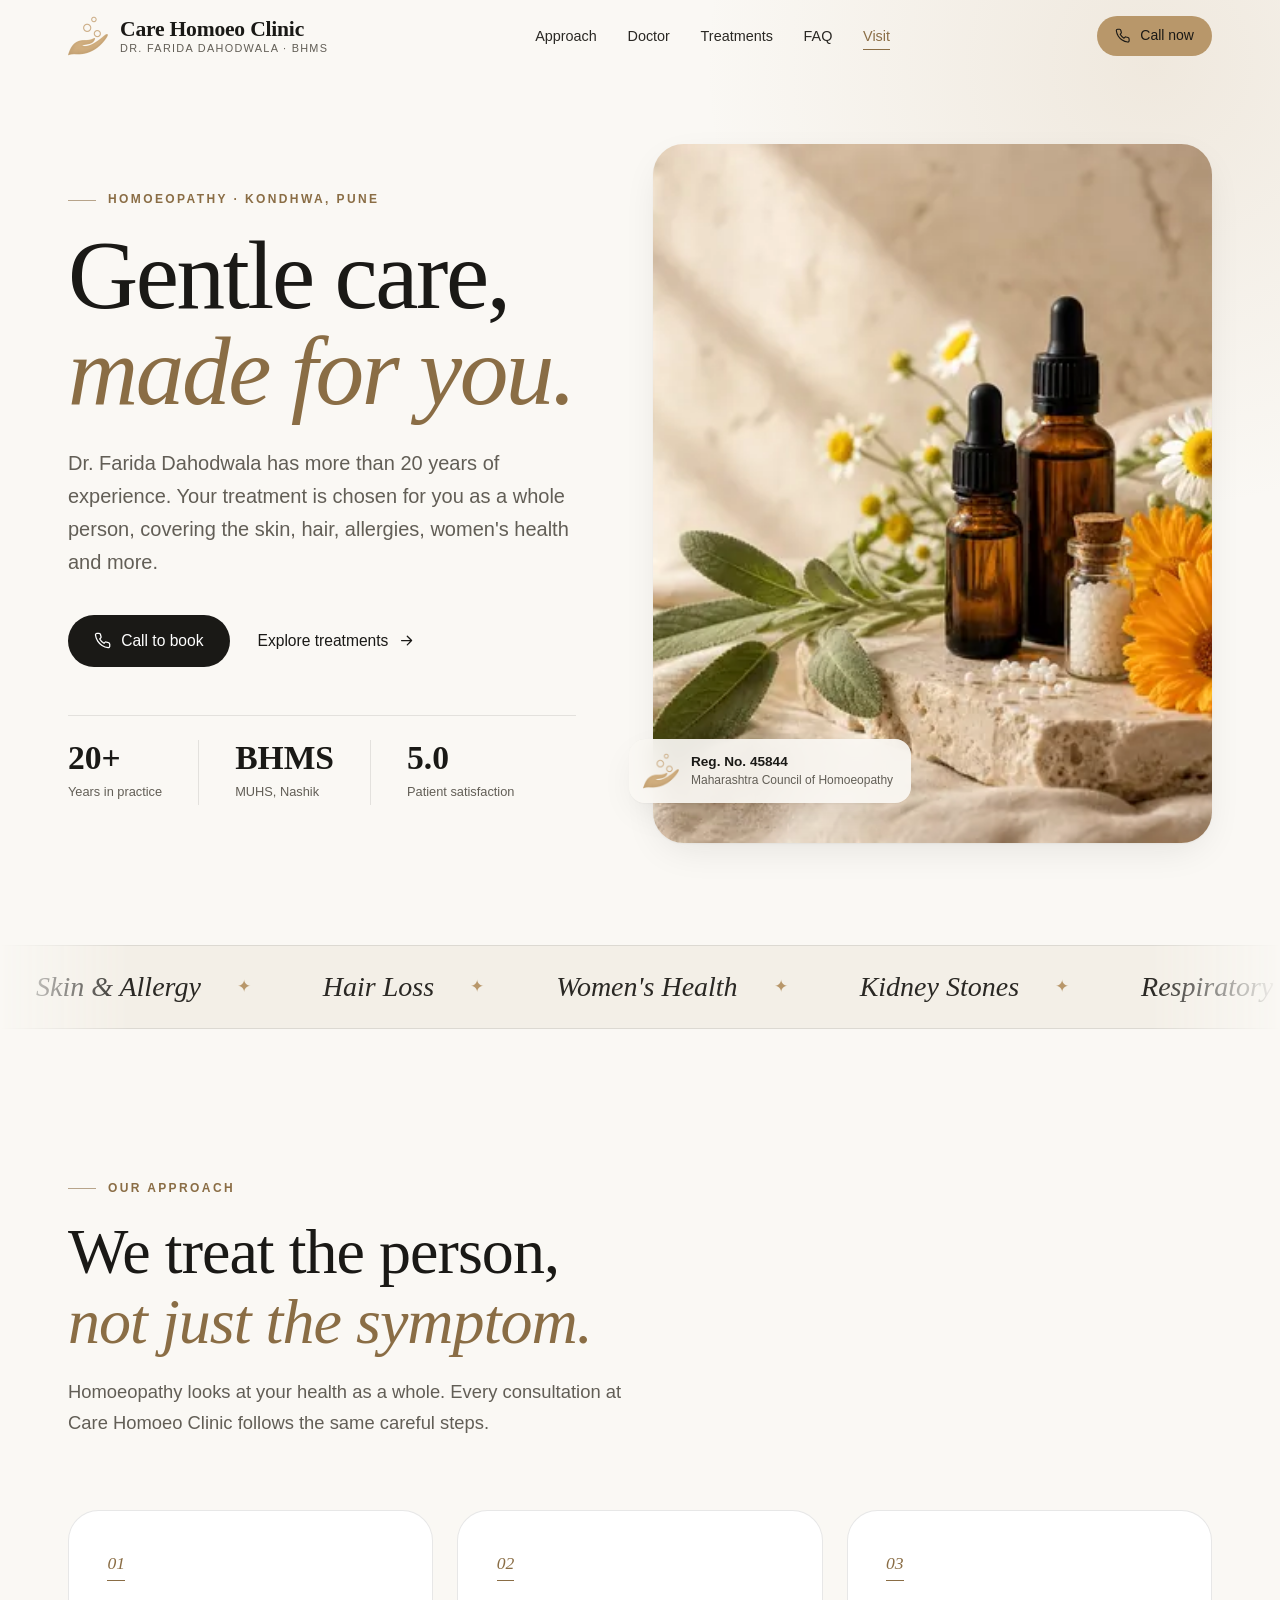
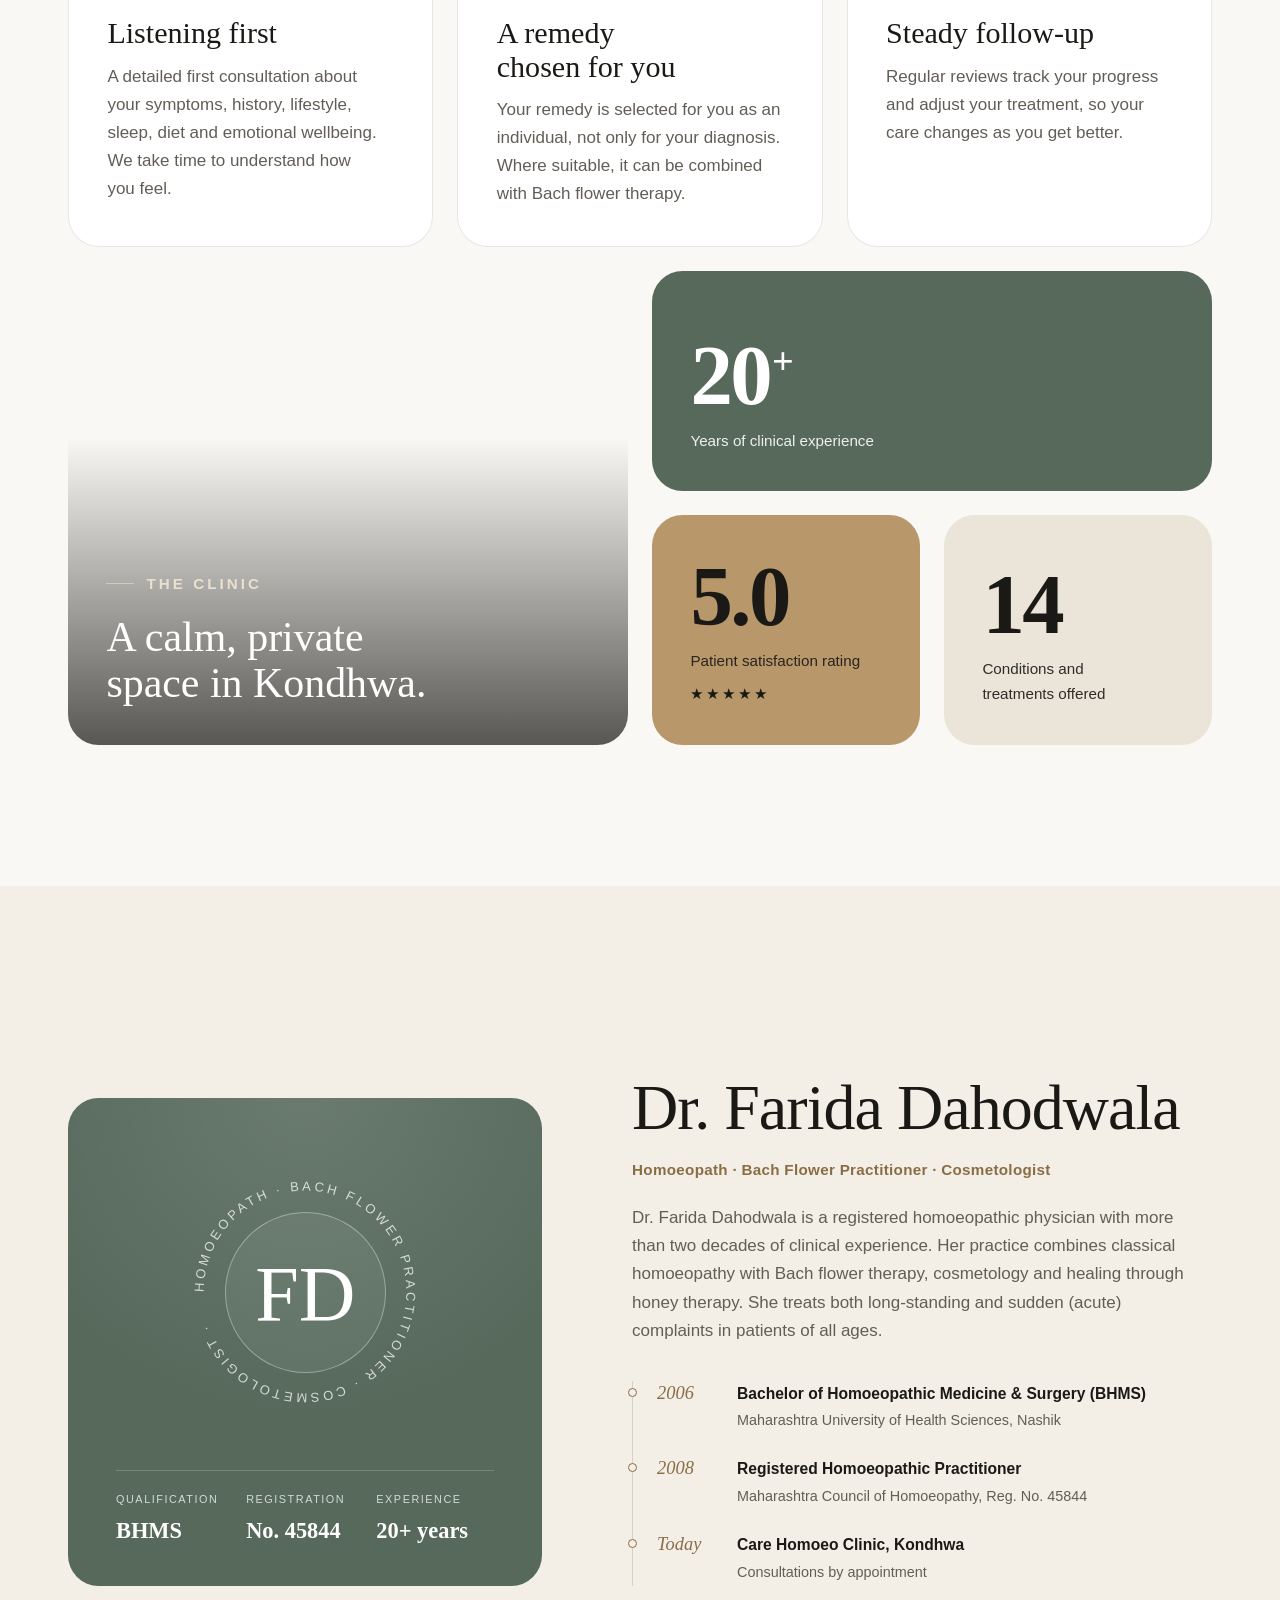
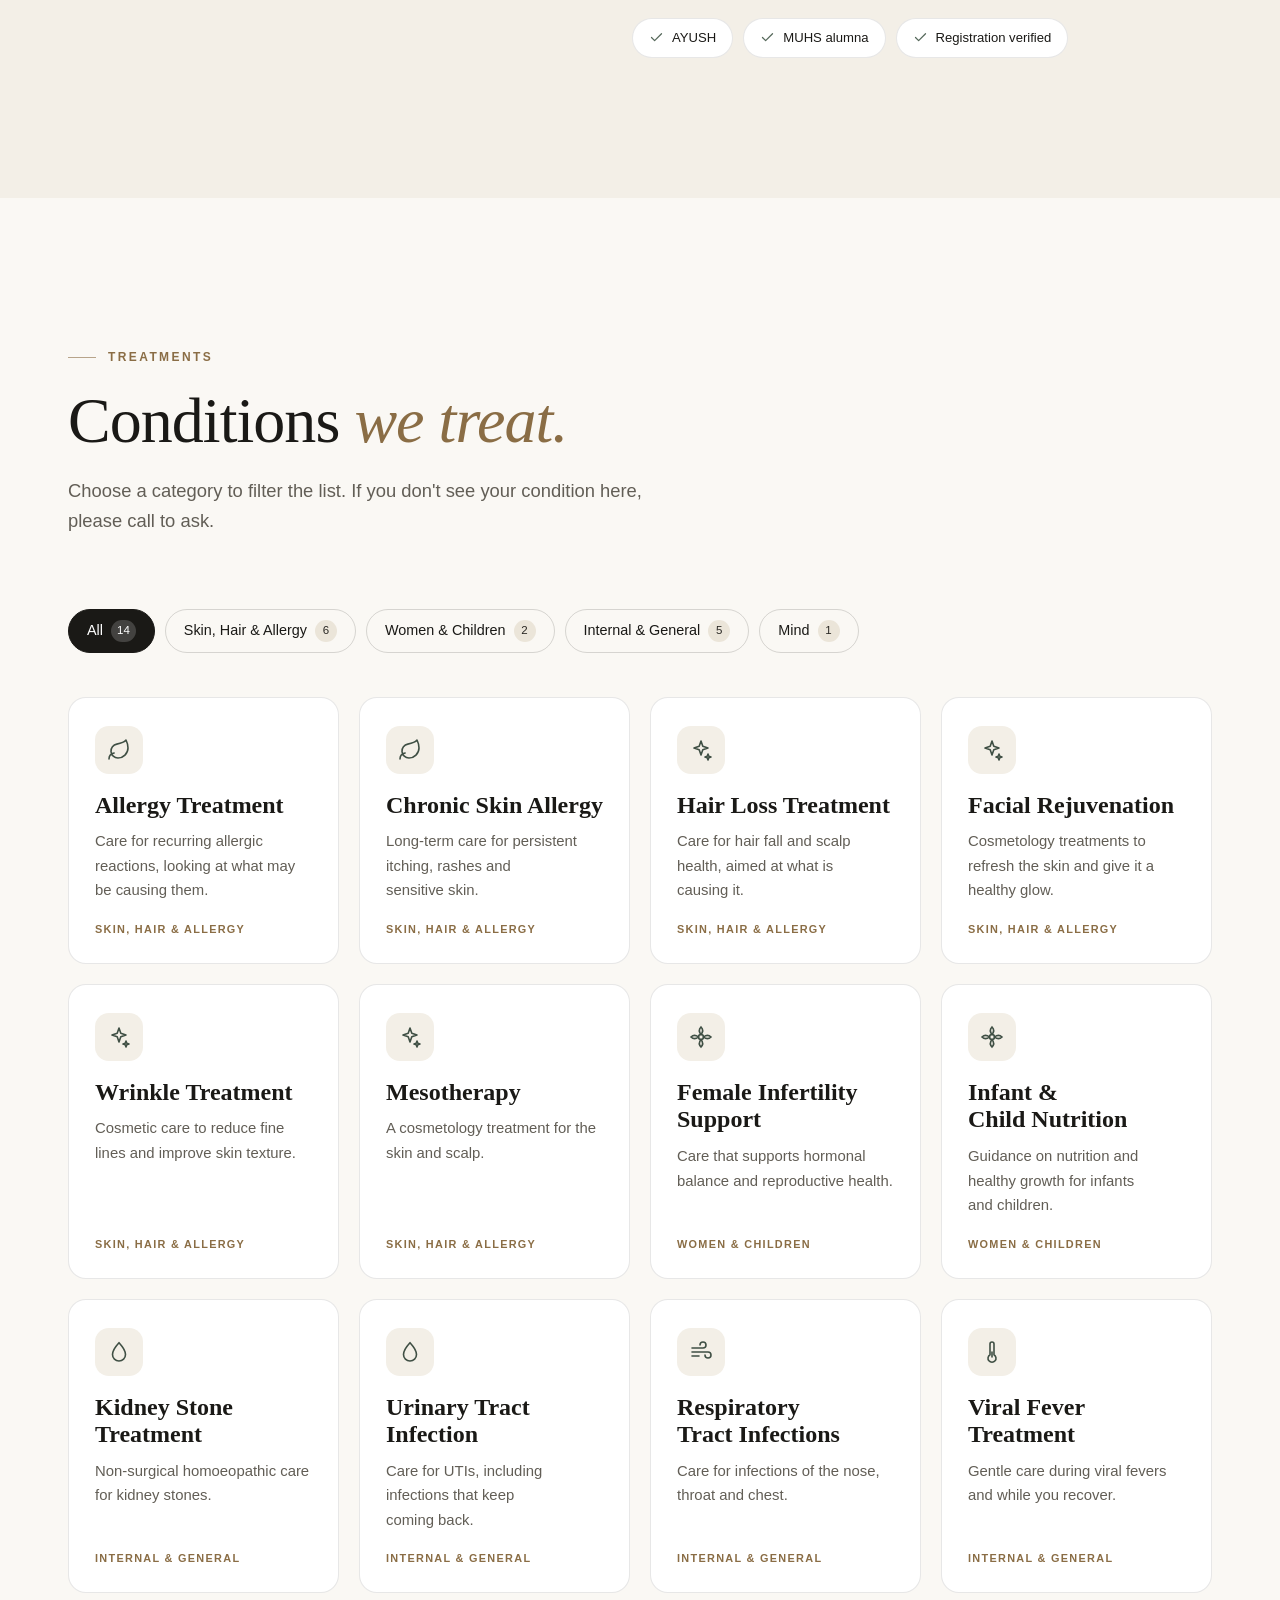
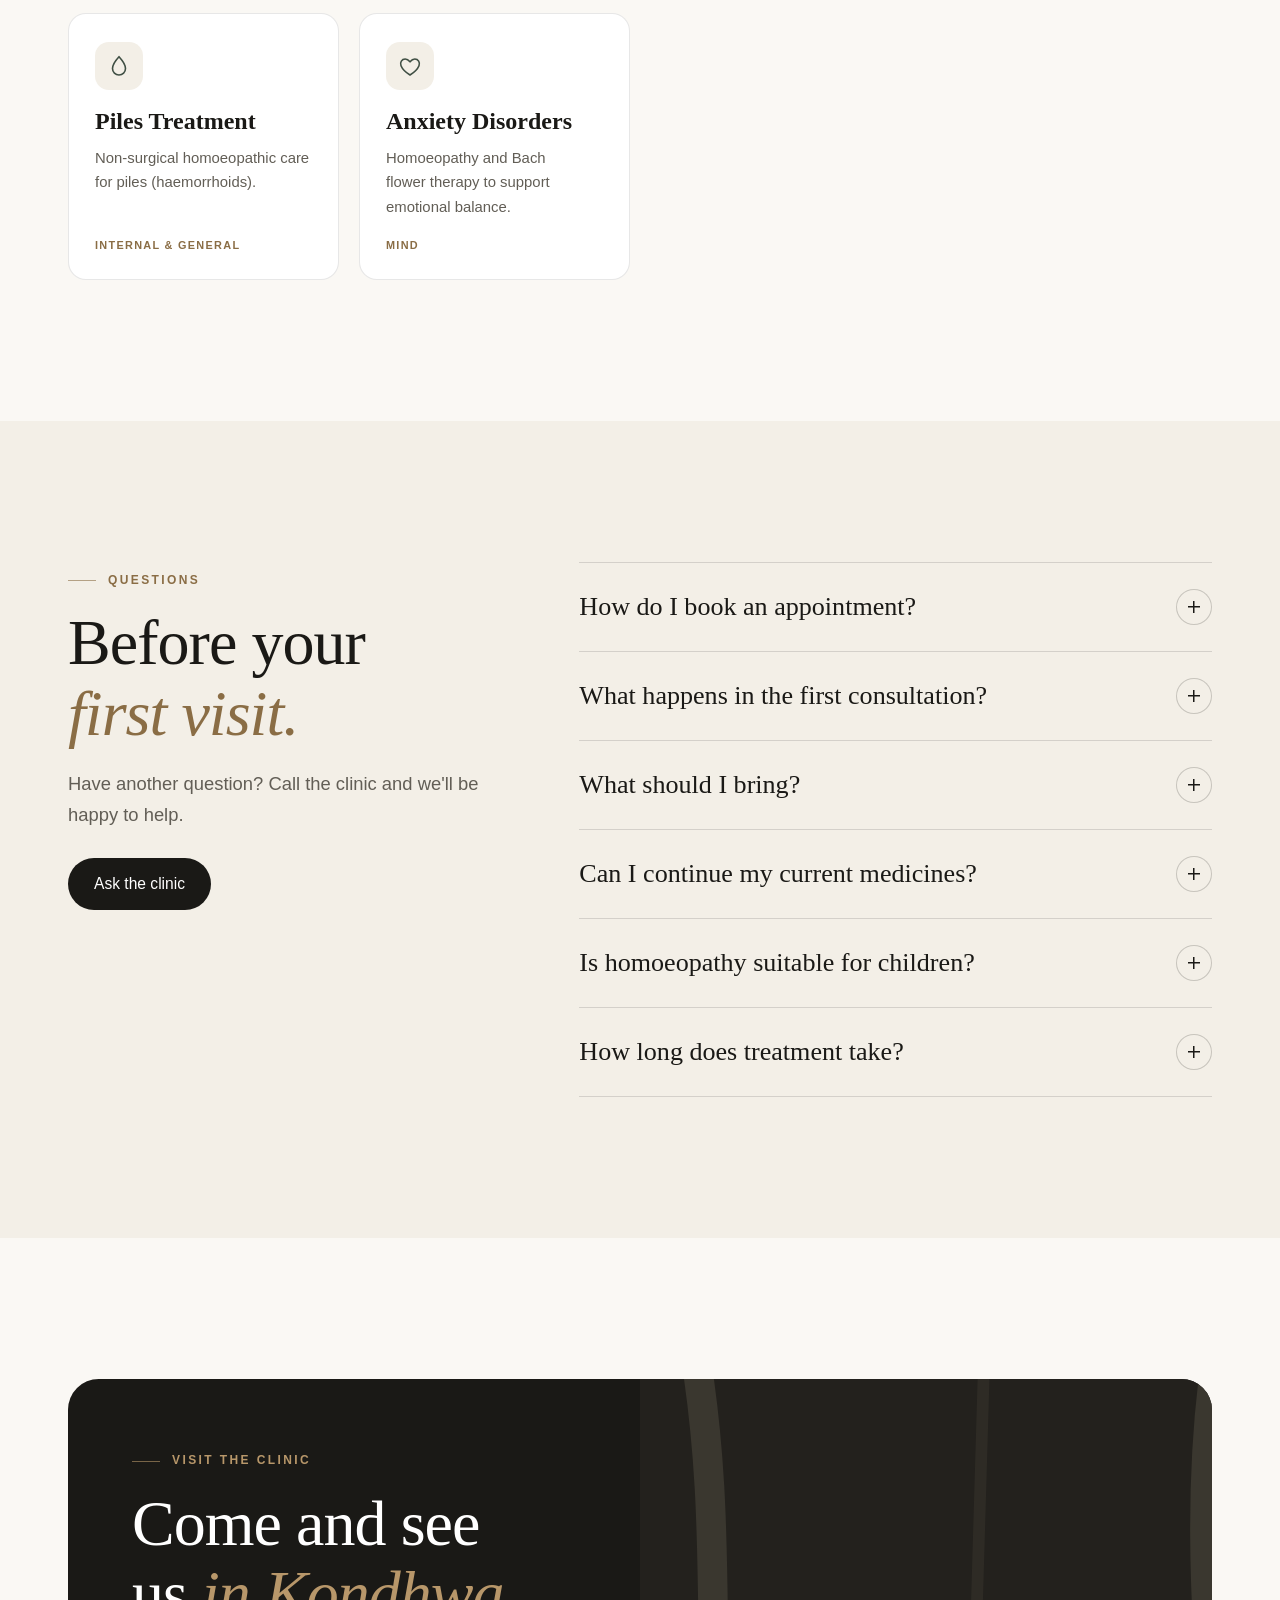
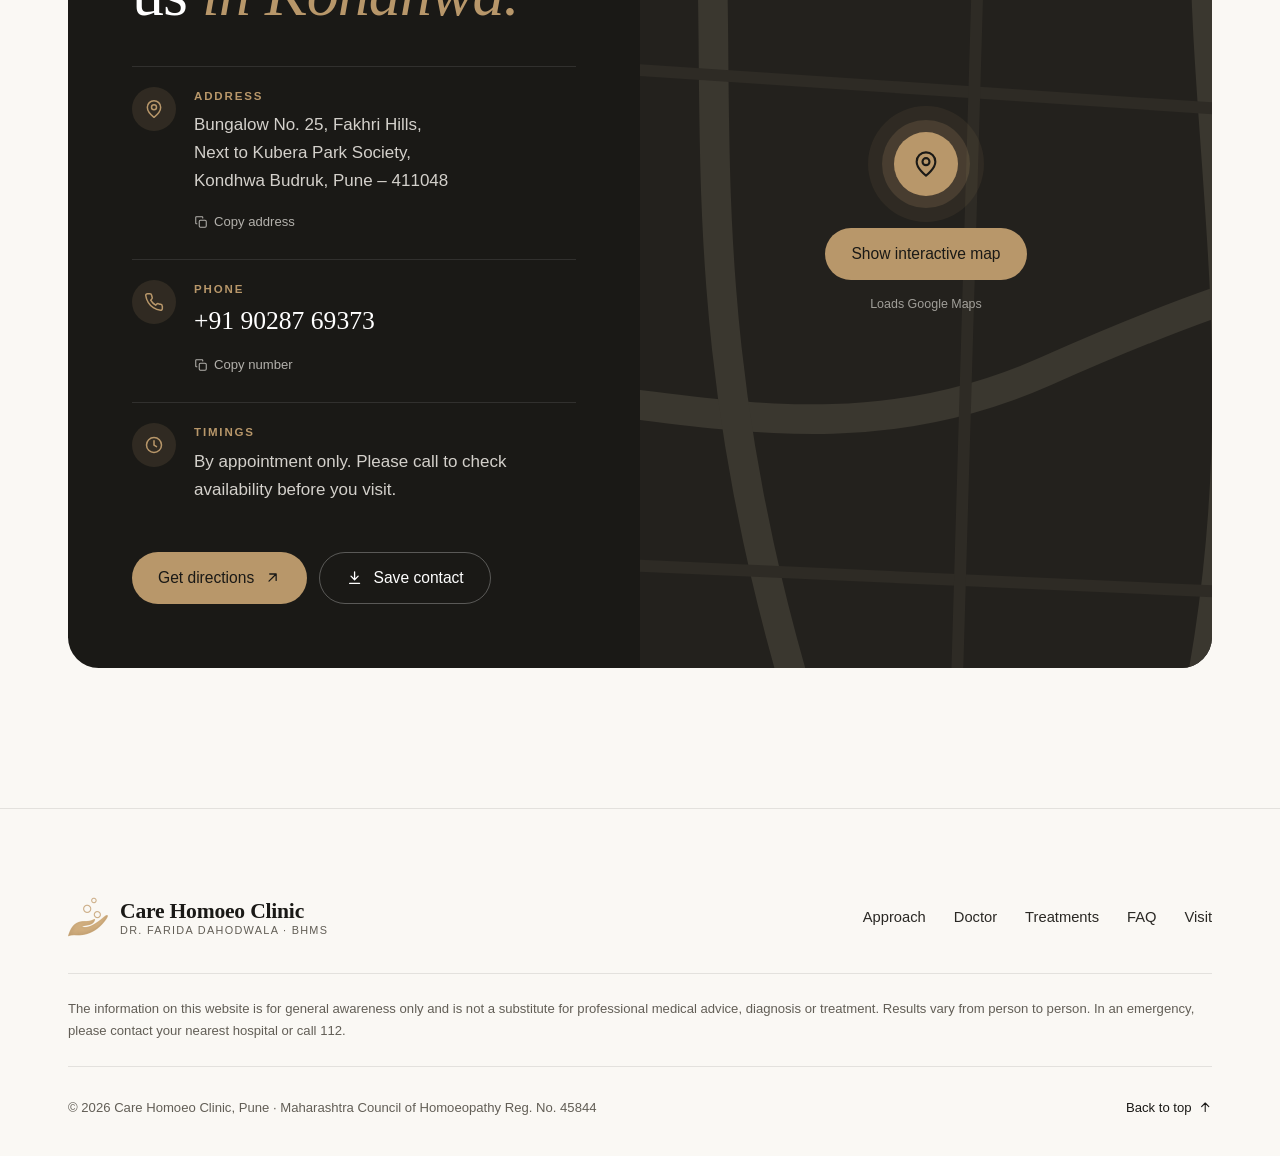
==== index.html @ e9de5a4b "Care Homoeo Clinic website v3: full redesign - Responsive layout (280px up to 4K, portrait/landscape" ====
<!DOCTYPE html>
<html lang="en-IN">
<head>
  <meta charset="UTF-8">
  <meta name="viewport" content="width=device-width, initial-scale=1, viewport-fit=cover">
  <title>Care Homoeo Clinic, Kondhwa, Pune | Dr. Farida Dahodwala, BHMS</title>
  <meta name="description" content="Homoeopathic care in Kondhwa, Pune, with Dr. Farida Dahodwala (BHMS, Reg. No. 45844, Maharashtra Council of Homoeopathy). 20+ years of experience in skin, hair, allergy, women's health, kidney stones and more.">
  <meta name="theme-color" content="#faf8f4">
  <meta name="format-detection" content="telephone=no">

  <meta property="og:type" content="website">
  <meta property="og:title" content="Care Homoeo Clinic | Dr. Farida Dahodwala, BHMS">
  <meta property="og:description" content="Individualised homoeopathic care in Kondhwa, Pune. 20+ years of clinical experience.">
  <meta property="og:image" content="assets/img/og-image.jpg">
  <meta property="og:locale" content="en_IN">
  <meta name="twitter:card" content="summary_large_image">

  <link rel="icon" href="favicon.ico" sizes="48x48">
  <link rel="icon" href="assets/img/icon-192.png" type="image/png" sizes="192x192">
  <link rel="apple-touch-icon" href="apple-touch-icon.png">
  <link rel="manifest" href="site.webmanifest">

  <link rel="preload" href="assets/fonts/cormorant.woff2" as="font" type="font/woff2" crossorigin>
  <link rel="preload" href="assets/fonts/inter.woff2" as="font" type="font/woff2" crossorigin>
  <link rel="preload" as="image" href="assets/img/hero-800.webp" imagesrcset="assets/img/hero-640.webp 640w, assets/img/hero-800.webp 800w, assets/img/hero-1200.webp 1200w" imagesizes="(min-width: 961px) min(45vw, 640px), calc(100vw - 40px)" type="image/webp" fetchpriority="high">
  <link rel="stylesheet" href="css/styles.css">

  <script type="application/ld+json">
  {
    "@context": "https://schema.org",
    "@type": "MedicalClinic",
    "name": "Care Homoeo Clinic",
    "image": "assets/img/og-image.jpg",
    "telephone": "+91-9028769373",
    "medicalSpecialty": "Homeopathic",
    "address": {
      "@type": "PostalAddress",
      "streetAddress": "Bungalow No. 25, Fakhri Hills, Next to Kubera Park Society, Kondhwa Budruk",
      "addressLocality": "Pune",
      "addressRegion": "Maharashtra",
      "postalCode": "411048",
      "addressCountry": "IN"
    },
    "geo": { "@type": "GeoCoordinates", "latitude": 18.480146, "longitude": 73.889685 },
    "employee": {
      "@type": "Physician",
      "name": "Dr. Farida Dahodwala",
      "description": "Homoeopath, Bach flower practitioner and cosmetologist.",
      "hasCredential": [
        { "@type": "EducationalOccupationalCredential", "credentialCategory": "degree", "name": "BHMS, Maharashtra University of Health Sciences, Nashik (2006)" },
        { "@type": "EducationalOccupationalCredential", "credentialCategory": "license", "name": "Maharashtra Council of Homoeopathy, Reg. No. 45844 (2008)" }
      ]
    }
  }
  </script>
</head>
<body id="top">
  <a class="skip-link" href="#main">Skip to content</a>

  <!-- ============ HEADER ============ -->
  <header class="site-header">
    <div class="container header-inner">
      <a href="#top" class="brand">
        <img src="assets/img/logo.png" width="40" height="40" alt="" class="brand-mark">
        <span class="brand-text">
          <span class="brand-name">Care Homoeo Clinic</span>
          <span class="brand-sub">Dr. Farida Dahodwala · BHMS</span>
        </span>
      </a>

      <nav class="primary-nav" aria-label="Primary">
        <ul>
          <li><a href="#approach">Approach</a></li>
          <li><a href="#doctor">Doctor</a></li>
          <li><a href="#treatments">Treatments</a></li>
          <li><a href="#faq">FAQ</a></li>
          <li><a href="#visit">Visit</a></li>
        </ul>
      </nav>

      <div class="header-actions">
        <a href="tel:+919028769373" class="btn btn-gold btn-sm header-call">
          <svg aria-hidden="true" viewBox="0 0 24 24" class="icon"><use href="#i-phone"/></svg>
          <span>Call&nbsp;now</span>
        </a>
        <button class="menu-toggle" type="button" aria-expanded="false" aria-controls="mobile-menu" aria-label="Open menu">
          <span class="bar"></span><span class="bar"></span>
        </button>
      </div>
    </div>
  </header>

  <!-- Mobile menu -->
  <div class="mobile-menu" id="mobile-menu" hidden>
    <nav aria-label="Mobile">
      <ul>
        <li><a href="#approach">Approach</a></li>
        <li><a href="#doctor">Doctor</a></li>
        <li><a href="#treatments">Treatments</a></li>
        <li><a href="#faq">FAQ</a></li>
        <li><a href="#visit">Visit</a></li>
      </ul>
    </nav>
    <div class="mobile-menu-foot">
      <a href="tel:+919028769373" class="btn btn-dark btn-block">Call&nbsp;+91&nbsp;90287&nbsp;69373</a>
      <p>Bungalow No. 25, Fakhri Hills, Kondhwa Budruk, Pune</p>
    </div>
  </div>

  <main id="main">
    <!-- ============ HERO ============ -->
    <section class="hero" aria-labelledby="hero-title">
      <div class="container hero-grid">
        <div class="hero-copy">
          <p class="eyebrow reveal">Homoeopathy · Kondhwa, Pune</p>
          <h1 id="hero-title" class="hero-title reveal">
            Gentle care,<br><em>made for you.</em>
          </h1>
          <p class="hero-lead reveal">
            Dr. Farida Dahodwala has more than 20 years of experience. Your treatment is chosen for you as a whole person,
            covering the skin, hair, allergies, women's health and more.
          </p>
          <div class="hero-actions reveal">
            <a href="tel:+919028769373" class="btn btn-dark">
              <svg aria-hidden="true" viewBox="0 0 24 24" class="icon"><use href="#i-phone"/></svg>
              Call&nbsp;to&nbsp;book
            </a>
            <a href="#treatments" class="btn btn-ghost">
              Explore treatments
              <svg aria-hidden="true" viewBox="0 0 24 24" class="icon"><use href="#i-arrow"/></svg>
            </a>
          </div>

          <ul class="trust reveal">
            <li><strong>20+</strong><span>Years in practice</span></li>
            <li><strong>BHMS</strong><span>MUHS, Nashik</span></li>
            <li><strong>5.0</strong><span>Patient satisfaction</span></li>
          </ul>
        </div>

        <div class="hero-media reveal">
          <picture>
            <source type="image/webp" srcset="assets/img/hero-640.webp 640w, assets/img/hero-800.webp 800w, assets/img/hero-1200.webp 1200w" sizes="(min-width: 961px) min(45vw, 640px), calc(100vw - 40px)">
            <img src="assets/img/hero-800.jpg" srcset="assets/img/hero-640.jpg 640w, assets/img/hero-800.jpg 800w, assets/img/hero-1200.jpg 1200w" sizes="(min-width: 961px) min(45vw, 640px), calc(100vw - 40px)" width="1200" height="800" alt="Amber dropper bottles and a vial of homoeopathic globules on stone, with calendula, chamomile and sage" fetchpriority="high">
          </picture>
          <div class="hero-badge" aria-hidden="true">
            <img src="assets/img/logo.png" width="36" height="36" alt="">
            <span>Reg. No. 45844<br><small>Maharashtra Council of Homoeopathy</small></span>
          </div>
        </div>
      </div>
    </section>

    <!-- ============ MARQUEE ============ -->
    <div class="ticker" aria-hidden="true">
      <div class="ticker-track">
        <span>Skin &amp; Allergy</span><span>Hair Loss</span><span>Women's Health</span><span>Kidney Stones</span><span>Respiratory Care</span><span>Anxiety</span><span>Child Nutrition</span><span>Facial Rejuvenation</span>
        <span>Skin &amp; Allergy</span><span>Hair Loss</span><span>Women's Health</span><span>Kidney Stones</span><span>Respiratory Care</span><span>Anxiety</span><span>Child Nutrition</span><span>Facial Rejuvenation</span>
      </div>
    </div>

    <!-- ============ APPROACH ============ -->
    <section class="section" id="approach" aria-labelledby="approach-title">
      <div class="container">
        <div class="section-head reveal">
          <p class="eyebrow">Our approach</p>
          <h2 id="approach-title" class="section-title">We treat the person, <em>not just the symptom.</em></h2>
          <p class="section-lead">Homoeopathy looks at your health as a whole. Every consultation at Care Homoeo Clinic follows the same careful steps.</p>
        </div>

        <ol class="steps">
          <li class="step reveal">
            <span class="step-num">01</span>
            <h3>Listening first</h3>
            <p>A detailed first consultation about your symptoms, history, lifestyle, sleep, diet and emotional wellbeing. We take time to understand how you feel.</p>
          </li>
          <li class="step reveal">
            <span class="step-num">02</span>
            <h3>A remedy chosen for you</h3>
            <p>Your remedy is selected for you as an individual, not only for your diagnosis. Where suitable, it can be combined with Bach flower therapy.</p>
          </li>
          <li class="step reveal">
            <span class="step-num">03</span>
            <h3>Steady follow-up</h3>
            <p>Regular reviews track your progress and adjust your treatment, so your care changes as you get better.</p>
          </li>
        </ol>

        <div class="bento">
          <article class="bento-card bento-feature reveal">
            <picture>
              <source type="image/webp" srcset="assets/img/botanical-400.webp 400w, assets/img/botanical-600.webp 600w, assets/img/botanical-800.webp 800w" sizes="(min-width: 961px) min(46vw, 640px), calc(100vw - 40px)">
              <img src="assets/img/botanical-600.jpg" srcset="assets/img/botanical-400.jpg 400w, assets/img/botanical-600.jpg 600w, assets/img/botanical-800.jpg 800w" sizes="(min-width: 961px) min(46vw, 640px), calc(100vw - 40px)" width="800" height="800" alt="Calendula petals, chamomile, sage leaves and a jar of honey laid out on handmade paper" loading="lazy" decoding="async">
            </picture>
            <div class="bento-feature-copy">
              <p class="eyebrow eyebrow-light">The clinic</p>
              <h3>A calm, private space in Kondhwa.</h3>
            </div>
          </article>

          <article class="bento-card bento-sage reveal">
            <span class="stat"><span class="count" data-count="20">20</span><sup>+</sup></span>
            <p>Years of clinical experience</p>
          </article>

          <article class="bento-card bento-gold reveal">
            <span class="stat">5.0</span>
            <p>Patient satisfaction rating</p>
            <span class="stars" aria-hidden="true">★★★★★</span>
          </article>

          <article class="bento-card bento-bone reveal">
            <span class="stat"><span class="count" data-count="14">14</span></span>
            <p>Conditions and treatments offered</p>
          </article>
        </div>
      </div>
    </section>

    <!-- ============ DOCTOR ============ -->
    <section class="section section-bone" id="doctor" aria-labelledby="doctor-title">
      <div class="container doctor-grid">
        <div class="doctor-card reveal">
          <div class="monogram" aria-hidden="true">
            <svg viewBox="0 0 200 200" class="monogram-ring"><defs><path id="circlePath" d="M100,100 m-78,0 a78,78 0 1,1 156,0 a78,78 0 1,1 -156,0"/></defs><text><textPath href="#circlePath">HOMOEOPATH · BACH FLOWER PRACTITIONER · COSMETOLOGIST ·</textPath></text></svg>
            <span>FD</span>
          </div>
          <dl class="doctor-facts">
            <div><dt>Qualification</dt><dd>BHMS</dd></div>
            <div><dt>Registration</dt><dd>No. 45844</dd></div>
            <div><dt>Experience</dt><dd>20+ years</dd></div>
          </dl>
        </div>

        <div class="doctor-copy">
          <p class="eyebrow reveal">Your physician</p>
          <h2 id="doctor-title" class="section-title reveal">Dr. Farida Dahodwala</h2>
          <p class="doctor-role reveal">Homoeopath · Bach Flower Practitioner · Cosmetologist</p>
          <p class="reveal">
            Dr. Farida Dahodwala is a registered homoeopathic physician with more than two decades of clinical experience. Her practice combines
            classical homoeopathy with Bach flower therapy, cosmetology and healing through honey therapy. She treats both long-standing and sudden
            (acute) complaints in patients of all ages.
          </p>

          <ol class="timeline reveal">
            <li>
              <span class="tl-year">2006</span>
              <div><strong>Bachelor of Homoeopathic Medicine &amp; Surgery (BHMS)</strong><span>Maharashtra University of Health Sciences, Nashik</span></div>
            </li>
            <li>
              <span class="tl-year">2008</span>
              <div><strong>Registered Homoeopathic Practitioner</strong><span>Maharashtra Council of Homoeopathy, Reg. No. 45844</span></div>
            </li>
            <li>
              <span class="tl-year">Today</span>
              <div><strong>Care Homoeo Clinic, Kondhwa</strong><span>Consultations by appointment</span></div>
            </li>
          </ol>

          <ul class="chips reveal">
            <li><svg aria-hidden="true" viewBox="0 0 24 24" class="icon"><use href="#i-check"/></svg>AYUSH</li>
            <li><svg aria-hidden="true" viewBox="0 0 24 24" class="icon"><use href="#i-check"/></svg>MUHS alumna</li>
            <li><svg aria-hidden="true" viewBox="0 0 24 24" class="icon"><use href="#i-check"/></svg>Registration verified</li>
          </ul>
        </div>
      </div>
    </section>

    <!-- ============ TREATMENTS ============ -->
    <section class="section" id="treatments" aria-labelledby="treatments-title">
      <div class="container">
        <div class="section-head reveal">
          <p class="eyebrow">Treatments</p>
          <h2 id="treatments-title" class="section-title">Conditions <em>we treat.</em></h2>
          <p class="section-lead">Choose a category to filter the list. If you don't see your condition here, please call to ask.</p>
        </div>

        <div class="filters reveal" role="group" aria-label="Filter treatments by category">
          <button type="button" class="filter is-active" data-filter="all" aria-pressed="true">All <span class="filter-count">14</span></button>
          <button type="button" class="filter" data-filter="skin" aria-pressed="false">Skin, Hair &amp; Allergy <span class="filter-count">6</span></button>
          <button type="button" class="filter" data-filter="women" aria-pressed="false">Women &amp; Children <span class="filter-count">2</span></button>
          <button type="button" class="filter" data-filter="internal" aria-pressed="false">Internal &amp; General <span class="filter-count">5</span></button>
          <button type="button" class="filter" data-filter="mind" aria-pressed="false">Mind <span class="filter-count">1</span></button>
        </div>

        <ul class="treatments" id="treatment-list" aria-live="polite">
          <li class="t-card" data-cat="skin"><span class="t-icon" aria-hidden="true"><svg viewBox="0 0 24 24"><use href="#i-leaf"/></svg></span><h3>Allergy Treatment</h3><p>Care for recurring allergic reactions, looking at what may be causing them.</p><span class="t-tag">Skin, Hair &amp; Allergy</span></li>
          <li class="t-card" data-cat="skin"><span class="t-icon" aria-hidden="true"><svg viewBox="0 0 24 24"><use href="#i-leaf"/></svg></span><h3>Chronic Skin Allergy</h3><p>Long-term care for persistent itching, rashes and sensitive skin.</p><span class="t-tag">Skin, Hair &amp; Allergy</span></li>
          <li class="t-card" data-cat="skin"><span class="t-icon" aria-hidden="true"><svg viewBox="0 0 24 24"><use href="#i-sparkle"/></svg></span><h3>Hair Loss Treatment</h3><p>Care for hair fall and scalp health, aimed at what is causing it.</p><span class="t-tag">Skin, Hair &amp; Allergy</span></li>
          <li class="t-card" data-cat="skin"><span class="t-icon" aria-hidden="true"><svg viewBox="0 0 24 24"><use href="#i-sparkle"/></svg></span><h3>Facial Rejuvenation</h3><p>Cosmetology treatments to refresh the skin and give it a healthy glow.</p><span class="t-tag">Skin, Hair &amp; Allergy</span></li>
          <li class="t-card" data-cat="skin"><span class="t-icon" aria-hidden="true"><svg viewBox="0 0 24 24"><use href="#i-sparkle"/></svg></span><h3>Wrinkle Treatment</h3><p>Cosmetic care to reduce fine lines and improve skin texture.</p><span class="t-tag">Skin, Hair &amp; Allergy</span></li>
          <li class="t-card" data-cat="skin"><span class="t-icon" aria-hidden="true"><svg viewBox="0 0 24 24"><use href="#i-sparkle"/></svg></span><h3>Mesotherapy</h3><p>A cosmetology treatment for the skin and scalp.</p><span class="t-tag">Skin, Hair &amp; Allergy</span></li>
          <li class="t-card" data-cat="women"><span class="t-icon" aria-hidden="true"><svg viewBox="0 0 24 24"><use href="#i-flower"/></svg></span><h3>Female Infertility Support</h3><p>Care that supports hormonal balance and reproductive health.</p><span class="t-tag">Women &amp; Children</span></li>
          <li class="t-card" data-cat="women"><span class="t-icon" aria-hidden="true"><svg viewBox="0 0 24 24"><use href="#i-flower"/></svg></span><h3>Infant &amp; Child Nutrition</h3><p>Guidance on nutrition and healthy growth for infants and children.</p><span class="t-tag">Women &amp; Children</span></li>
          <li class="t-card" data-cat="internal"><span class="t-icon" aria-hidden="true"><svg viewBox="0 0 24 24"><use href="#i-drop"/></svg></span><h3>Kidney Stone Treatment</h3><p>Non-surgical homoeopathic care for kidney stones.</p><span class="t-tag">Internal &amp; General</span></li>
          <li class="t-card" data-cat="internal"><span class="t-icon" aria-hidden="true"><svg viewBox="0 0 24 24"><use href="#i-drop"/></svg></span><h3>Urinary Tract Infection</h3><p>Care for UTIs, including infections that keep coming back.</p><span class="t-tag">Internal &amp; General</span></li>
          <li class="t-card" data-cat="internal"><span class="t-icon" aria-hidden="true"><svg viewBox="0 0 24 24"><use href="#i-wind"/></svg></span><h3>Respiratory Tract Infections</h3><p>Care for infections of the nose, throat and chest.</p><span class="t-tag">Internal &amp; General</span></li>
          <li class="t-card" data-cat="internal"><span class="t-icon" aria-hidden="true"><svg viewBox="0 0 24 24"><use href="#i-thermo"/></svg></span><h3>Viral Fever Treatment</h3><p>Gentle care during viral fevers and while you recover.</p><span class="t-tag">Internal &amp; General</span></li>
          <li class="t-card" data-cat="internal"><span class="t-icon" aria-hidden="true"><svg viewBox="0 0 24 24"><use href="#i-drop"/></svg></span><h3>Piles Treatment</h3><p>Non-surgical homoeopathic care for piles (haemorrhoids).</p><span class="t-tag">Internal &amp; General</span></li>

          <li class="t-card" data-cat="mind"><span class="t-icon" aria-hidden="true"><svg viewBox="0 0 24 24"><use href="#i-mind"/></svg></span><h3>Anxiety Disorders</h3><p>Homoeopathy and Bach flower therapy to support emotional balance.</p><span class="t-tag">Mind</span></li>
        </ul>
      </div>
    </section>

    <!-- ============ FAQ ============ -->
    <section class="section section-bone" id="faq" aria-labelledby="faq-title">
      <div class="container faq-grid">
        <div class="section-head section-head-left reveal">
          <p class="eyebrow">Questions</p>
          <h2 id="faq-title" class="section-title">Before your <em>first visit.</em></h2>
          <p class="section-lead">Have another question? Call the clinic and we'll be happy to help.</p>
          <a href="tel:+919028769373" class="btn btn-dark">Ask&nbsp;the&nbsp;clinic</a>
        </div>

        <div class="faq-list reveal">
          <details class="faq" name="faq">
            <summary>How do I book an appointment?</summary>
            <div class="faq-body"><p>All consultations are by appointment. Call <a href="tel:+919028769373">+91&nbsp;90287&nbsp;69373</a> to book a time that suits you.</p></div>
          </details>
          <details class="faq" name="faq">
            <summary>What happens in the first consultation?</summary>
            <div class="faq-body"><p>The first visit is a detailed conversation about your main complaint, your medical history, lifestyle, diet, sleep and emotional health. This helps the doctor choose the right remedy for you.</p></div>
          </details>
          <details class="faq" name="faq">
            <summary>What should I bring?</summary>
            <div class="faq-body"><p>Please bring any previous prescriptions, recent test reports and a list of the medicines you are currently taking.</p></div>
          </details>
          <details class="faq" name="faq">
            <summary>Can I continue my current medicines?</summary>
            <div class="faq-body"><p>Please don't stop any prescribed medicine on your own. Tell the doctor about everything you are taking, and she will advise you on how homoeopathic treatment fits in with it.</p></div>
          </details>
          <details class="faq" name="faq">
            <summary>Is homoeopathy suitable for children?</summary>
            <div class="faq-body"><p>Yes. The clinic sees patients of all ages, including infants and children. Remedies and advice are adjusted for each child.</p></div>
          </details>
          <details class="faq" name="faq">
            <summary>How long does treatment take?</summary>
            <div class="faq-body"><p>It depends on the condition and on the person. Sudden (acute) complaints often respond sooner. Long-standing (chronic) conditions usually need regular follow-ups over a longer period.</p></div>
          </details>
        </div>
      </div>
    </section>

    <!-- ============ VISIT ============ -->
    <section class="section" id="visit" aria-labelledby="visit-title">
      <div class="container">
        <div class="visit reveal">
          <div class="visit-info">
            <p class="eyebrow eyebrow-gold">Visit the clinic</p>
            <h2 id="visit-title" class="section-title">Come and see us <em>in Kondhwa.</em></h2>

            <div class="info-row">
              <span class="info-icon" aria-hidden="true"><svg viewBox="0 0 24 24"><use href="#i-pin"/></svg></span>
              <div>
                <h3>Address</h3>
                <address id="clinic-address">Bungalow No. 25, Fakhri Hills,<br>Next to Kubera Park Society,<br>Kondhwa Budruk, Pune – 411048</address>
                <button type="button" class="link-btn" data-copy="Bungalow No. 25, Fakhri Hills, Next to Kubera Park Society, Kondhwa Budruk, Pune 411048">
                  <svg aria-hidden="true" viewBox="0 0 24 24" class="icon"><use href="#i-copy"/></svg><span>Copy address</span>
                </button>
              </div>
            </div>

            <div class="info-row">
              <span class="info-icon" aria-hidden="true"><svg viewBox="0 0 24 24"><use href="#i-phone"/></svg></span>
              <div>
                <h3>Phone</h3>
                <p><a href="tel:+919028769373" class="phone-link">+91&nbsp;90287&nbsp;69373</a></p>
                <button type="button" class="link-btn" data-copy="+91 90287 69373">
                  <svg aria-hidden="true" viewBox="0 0 24 24" class="icon"><use href="#i-copy"/></svg><span>Copy number</span>
                </button>
              </div>
            </div>

            <div class="info-row">
              <span class="info-icon" aria-hidden="true"><svg viewBox="0 0 24 24"><use href="#i-clock"/></svg></span>
              <div>
                <h3>Timings</h3>
                <p>By appointment only. Please call to check availability before you visit.</p>
              </div>
            </div>

            <div class="visit-actions">
              <a href="https://www.google.com/maps/dir/?api=1&amp;destination=18.480146,73.889685" target="_blank" rel="noopener noreferrer" class="btn btn-gold">
                Get directions
                <svg aria-hidden="true" viewBox="0 0 24 24" class="icon"><use href="#i-external"/></svg>
                <span class="visually-hidden">(opens in a new tab)</span>
              </a>
              <a href="assets/care-homoeo-clinic.vcf" download class="btn btn-outline-light">
                <svg aria-hidden="true" viewBox="0 0 24 24" class="icon"><use href="#i-download"/></svg>
                Save contact
              </a>
            </div>
          </div>

          <div class="map" id="map">
            <div class="map-facade" id="map-facade">
              <svg class="map-art" viewBox="0 0 400 300" aria-hidden="true" preserveAspectRatio="xMidYMid slice">
                <rect width="400" height="300" fill="#23211d"/>
                <g stroke="#3a372f" stroke-width="10" fill="none" stroke-linecap="round">
                  <path d="M-20 210 C 80 190, 150 240, 240 200 S 380 150, 430 170"/>
                  <path d="M120 -20 C 140 80, 110 160, 160 320"/>
                  <path d="M300 -20 C 280 90, 320 180, 290 320"/>
                </g>
                <g stroke="#2e2b25" stroke-width="4" fill="none">
                  <path d="M-20 90 L 430 120"/><path d="M40 -20 L 70 320"/><path d="M-20 260 L 430 280"/><path d="M220 -20 L 210 320"/>
                </g>
              </svg>
              <div class="map-pin" aria-hidden="true"><svg viewBox="0 0 24 24"><use href="#i-pin"/></svg></div>
              <button type="button" class="btn btn-gold map-load" id="map-load">
                Show interactive map
              </button>
              <p class="map-note">Loads Google Maps</p>
            </div>
          </div>
        </div>
      </div>
    </section>
  </main>

  <!-- ============ FOOTER ============ -->
  <footer class="site-footer">
    <div class="container">
      <div class="footer-top">
        <a href="#top" class="brand brand-footer">
          <img src="assets/img/logo.png" width="40" height="40" alt="" class="brand-mark">
          <span class="brand-text">
            <span class="brand-name">Care Homoeo Clinic</span>
            <span class="brand-sub">Dr. Farida Dahodwala · BHMS</span>
          </span>
        </a>
        <nav class="footer-nav" aria-label="Footer">
          <a href="#approach">Approach</a>
          <a href="#doctor">Doctor</a>
          <a href="#treatments">Treatments</a>
          <a href="#faq">FAQ</a>
          <a href="#visit">Visit</a>
        </nav>
      </div>
      <p class="disclaimer">
        The information on this website is for general awareness only and is not a substitute for professional medical advice, diagnosis or treatment.
        Results vary from person to person. In an emergency, please contact your nearest hospital or call 112.
      </p>
      <div class="footer-bottom">
        <p>© <span id="year">2026</span> Care Homoeo Clinic, Pune · Maharashtra Council of Homoeopathy Reg. No. 45844</p>
        <a href="#top" class="to-top">Back to top
          <svg aria-hidden="true" viewBox="0 0 24 24" class="icon"><use href="#i-up"/></svg>
        </a>
      </div>
    </div>
  </footer>

  <!-- Mobile action bar -->
  <nav class="action-bar" aria-label="Quick actions">
    <a href="tel:+919028769373" class="action-bar-btn action-bar-primary">
      <svg aria-hidden="true" viewBox="0 0 24 24" class="icon"><use href="#i-phone"/></svg>Call
    </a>
    <a href="https://www.google.com/maps/dir/?api=1&amp;destination=18.480146,73.889685" target="_blank" rel="noopener noreferrer" class="action-bar-btn">
      <svg aria-hidden="true" viewBox="0 0 24 24" class="icon"><use href="#i-pin"/></svg>Directions<span class="visually-hidden"> (opens in a new tab)</span>
    </a>
  </nav>

  <div class="toast" id="toast" role="status" aria-live="polite"></div>

  <!-- SVG sprite -->
  <svg xmlns="http://www.w3.org/2000/svg" style="display:none" aria-hidden="true">
    <symbol id="i-phone" viewBox="0 0 24 24"><path fill="none" stroke="currentColor" stroke-width="1.8" stroke-linecap="round" stroke-linejoin="round" d="M22 16.9v3a2 2 0 0 1-2.2 2 19.8 19.8 0 0 1-8.6-3.1 19.5 19.5 0 0 1-6-6A19.8 19.8 0 0 1 2.1 4.2 2 2 0 0 1 4.1 2h3a2 2 0 0 1 2 1.7c.1.9.4 1.8.7 2.7a2 2 0 0 1-.5 2.1L8 9.8a16 16 0 0 0 6 6l1.3-1.3a2 2 0 0 1 2.1-.4c.9.3 1.8.6 2.7.7a2 2 0 0 1 1.7 2z"/></symbol>
    <symbol id="i-arrow" viewBox="0 0 24 24"><path fill="none" stroke="currentColor" stroke-width="1.8" stroke-linecap="round" stroke-linejoin="round" d="M5 12h14M13 6l6 6-6 6"/></symbol>
    <symbol id="i-up" viewBox="0 0 24 24"><path fill="none" stroke="currentColor" stroke-width="1.8" stroke-linecap="round" stroke-linejoin="round" d="M12 19V5M6 11l6-6 6 6"/></symbol>
    <symbol id="i-check" viewBox="0 0 24 24"><path fill="none" stroke="currentColor" stroke-width="2" stroke-linecap="round" stroke-linejoin="round" d="M20 6 9 17l-5-5"/></symbol>
    <symbol id="i-pin" viewBox="0 0 24 24"><g fill="none" stroke="currentColor" stroke-width="1.8" stroke-linecap="round" stroke-linejoin="round"><path d="M20 10c0 6-8 12-8 12S4 16 4 10a8 8 0 0 1 16 0z"/><circle cx="12" cy="10" r="3"/></g></symbol>
    <symbol id="i-clock" viewBox="0 0 24 24"><g fill="none" stroke="currentColor" stroke-width="1.8" stroke-linecap="round"><circle cx="12" cy="12" r="9"/><path d="M12 7v5l3 2"/></g></symbol>
    <symbol id="i-copy" viewBox="0 0 24 24"><g fill="none" stroke="currentColor" stroke-width="1.8" stroke-linecap="round" stroke-linejoin="round"><rect x="9" y="9" width="12" height="12" rx="2"/><path d="M5 15H4a1 1 0 0 1-1-1V4a1 1 0 0 1 1-1h10a1 1 0 0 1 1 1v1"/></g></symbol>
    <symbol id="i-external" viewBox="0 0 24 24"><path fill="none" stroke="currentColor" stroke-width="1.8" stroke-linecap="round" stroke-linejoin="round" d="M7 17 17 7M8 7h9v9"/></symbol>
    <symbol id="i-download" viewBox="0 0 24 24"><path fill="none" stroke="currentColor" stroke-width="1.8" stroke-linecap="round" stroke-linejoin="round" d="M12 4v11M7 10l5 5 5-5M5 20h14"/></symbol>
    <symbol id="i-leaf" viewBox="0 0 24 24"><path fill="none" stroke="currentColor" stroke-width="1.6" stroke-linecap="round" stroke-linejoin="round" d="M11 20A7 7 0 0 1 9.8 6.1C15.5 5 17 4.5 19 2c1 2 2 4.2 2 8 0 5.5-4.8 10-10 10zM2 21c0-3 1.9-5.4 5.1-6"/></symbol>
    <symbol id="i-sparkle" viewBox="0 0 24 24"><path fill="none" stroke="currentColor" stroke-width="1.6" stroke-linejoin="round" d="M12 3l1.8 5.2L19 10l-5.2 1.8L12 17l-1.8-5.2L5 10l5.2-1.8zM19 16l.8 2.2L22 19l-2.2.8L19 22l-.8-2.2L16 19l2.2-.8z"/></symbol>
    <symbol id="i-flower" viewBox="0 0 24 24"><g fill="none" stroke="currentColor" stroke-width="1.6"><circle cx="12" cy="12" r="2.5"/><path d="M12 9.5C10 7 10 4 12 2c2 2 2 5 0 7.5zM12 14.5c2 2.5 2 5.5 0 7.5-2-2-2-5 0-7.5zM9.5 12C7 14 4 14 2 12c2-2 5-2 7.5 0zM14.5 12c2.5-2 5.5-2 7.5 0-2 2-5 2-7.5 0z"/></g></symbol>
    <symbol id="i-drop" viewBox="0 0 24 24"><path fill="none" stroke="currentColor" stroke-width="1.6" stroke-linejoin="round" d="M12 2.7s6.5 7 6.5 11.8a6.5 6.5 0 0 1-13 0C5.5 9.7 12 2.7 12 2.7z"/></symbol>
    <symbol id="i-wind" viewBox="0 0 24 24"><path fill="none" stroke="currentColor" stroke-width="1.6" stroke-linecap="round" d="M3 8h11a3 3 0 1 0-3-3M3 12h16a3 3 0 1 1-3 3M3 16h7"/></symbol>
    <symbol id="i-thermo" viewBox="0 0 24 24"><path fill="none" stroke="currentColor" stroke-width="1.6" stroke-linecap="round" d="M14 14.8V4a2 2 0 0 0-4 0v10.8a4 4 0 1 0 4 0zM12 17v-5"/></symbol>

    <symbol id="i-mind" viewBox="0 0 24 24"><path fill="none" stroke="currentColor" stroke-width="1.6" stroke-linecap="round" stroke-linejoin="round" d="M12 21s-7-4.4-9-9.3C1.7 8.4 3.8 5 7.2 5c2 0 3.4 1.1 4.8 2.8C13.4 6.1 14.8 5 16.8 5c3.4 0 5.5 3.4 4.2 6.7C19 16.6 12 21 12 21z"/></symbol>
  </svg>

  <script src="js/main.js" defer></script>
</body>
</html>
---- css/styles.css ----
/* =========================================================
   Care Homoeo Clinic — stylesheet
   ========================================================= */

@font-face {
  font-family: "Cormorant Garamond";
  src: url("../assets/fonts/cormorant.woff2") format("woff2");
  font-weight: 500 600;
  font-style: normal;
  font-display: swap;
}
@font-face {
  font-family: "Cormorant Garamond";
  src: url("../assets/fonts/cormorant-italic.woff2") format("woff2");
  font-weight: 500;
  font-style: italic;
  font-display: swap;
}
@font-face {
  font-family: "Inter";
  src: url("../assets/fonts/inter.woff2") format("woff2");
  font-weight: 300 700;
  font-style: normal;
  font-display: swap;
}

:root {
  --ivory: #faf8f4;
  --bone: #f3efe7;
  --bone-2: #ebe5d9;
  --gold: #b8976a;
  --gold-deep: #8a6d45;      /* AA-contrast gold for text on light */
  --sage: #56695b;
  --sage-deep: #3f4f44;
  --ink: #1a1916;
  --ink-2: #2a2824;
  --muted: #625e56;          /* AA on ivory */
  --line: rgba(26, 25, 22, 0.1);

  --serif: "Cormorant Garamond", "Iowan Old Style", Georgia, serif;
  --sans: "Inter", -apple-system, BlinkMacSystemFont, "Segoe UI", Roboto, sans-serif;

  --radius-lg: clamp(20px, 2.4vw, 32px);
  --radius: 18px;
  --ease: cubic-bezier(0.22, 1, 0.36, 1);
  --header-h: 72px;
  --gutter: clamp(20px, 5vw, 48px);
  --section-y: clamp(72px, 11vw, 144px);
  --shadow: 0 1px 2px rgba(26, 25, 22, 0.04), 0 12px 40px -12px rgba(26, 25, 22, 0.12);
}

/* ---------- Reset ---------- */
*, *::before, *::after { box-sizing: border-box; }
* { margin: 0; }
html {
  -webkit-text-size-adjust: 100%;
  text-size-adjust: 100%;
  scroll-behavior: smooth;
  scroll-padding-top: calc(var(--header-h) + 12px);
}
body {
  font-family: var(--sans);
  font-size: clamp(1rem, 0.96rem + 0.2vw, 1.0625rem);
  line-height: 1.65;
  color: var(--ink);
  background: var(--ivory);
  -webkit-font-smoothing: antialiased;
  -moz-osx-font-smoothing: grayscale;
  text-rendering: optimizeLegibility;
  overflow-x: hidden;
  min-height: 100vh;
  min-height: 100dvh;
}
body.menu-open { overflow: hidden; }
img, picture, svg { display: block; max-width: 100%; }
img { height: auto; }
button { font: inherit; color: inherit; background: none; border: 0; cursor: pointer; }
a { color: inherit; }
ul, ol { padding: 0; list-style: none; }
address { font-style: normal; }
h1, h2, h3 { font-weight: 500; line-height: 1.1; text-wrap: balance; }
.hero-title, .section-title, .trust strong, .stat, .doctor-facts dd, .tl-year, .step-num, .phone-link, .monogram > span, .t-card h3, .faq summary { font-variant-numeric: lining-nums; }
p { text-wrap: pretty; }
::selection { background: var(--gold); color: #fff; }

:focus-visible {
  outline: 2px solid var(--gold-deep);
  outline-offset: 3px;
  border-radius: 6px;
}

.visually-hidden {
  position: absolute !important;
  width: 1px; height: 1px; padding: 0; margin: -1px;
  overflow: hidden; clip: rect(0 0 0 0); white-space: nowrap; border: 0;
}
.skip-link {
  position: fixed; left: 16px; top: -60px; z-index: 2000;
  background: var(--ink); color: #fff; padding: 10px 16px; border-radius: 10px;
  text-decoration: none; font-weight: 600; transition: top .2s;
}
.skip-link:focus { top: 16px; }

.container {
  width: 100%;
  max-width: 1240px;
  margin-inline: auto;
  padding-inline: max(var(--gutter), env(safe-area-inset-left)) max(var(--gutter), env(safe-area-inset-right));
}

.icon { width: 1.1em; height: 1.1em; flex: none; }

/* ---------- Typography helpers ---------- */
.eyebrow {
  font-size: 0.75rem;
  font-weight: 600;
  letter-spacing: 0.2em;
  text-transform: uppercase;
  color: var(--gold-deep);
  margin-bottom: 18px;
  display: inline-flex;
  align-items: center;
  gap: 12px;
}
.eyebrow::before {
  content: "";
  width: 28px; height: 1px; background: currentColor; opacity: .6;
}
.eyebrow-light { color: #f1e6d3; }
.eyebrow-gold { color: var(--gold); }

.section-title {
  font-family: var(--serif);
  font-size: clamp(2.25rem, 1.5rem + 3.2vw, 4rem);
  letter-spacing: -0.015em;
  margin-bottom: 20px;
}
.section-title em, .hero-title em {
  font-style: italic;
  color: var(--gold-deep);
}
.section-lead {
  color: var(--muted);
  font-size: clamp(1.02rem, 0.98rem + 0.25vw, 1.15rem);
  max-width: 58ch;
}
.section-head { max-width: 760px; margin-bottom: clamp(40px, 6vw, 72px); }
.section-head-left { margin-bottom: 0; }

/* ---------- Buttons ---------- */
.btn {
  --h: 52px;
  display: inline-flex; align-items: center; justify-content: center; gap: 10px;
  min-height: var(--h);
  padding: 0 26px;
  border-radius: 999px;
  font-weight: 500;
  font-size: 0.975rem;
  text-decoration: none;
  white-space: nowrap;
  transition: transform .35s var(--ease), background-color .3s, color .3s, box-shadow .35s var(--ease), border-color .3s;
  -webkit-tap-highlight-color: transparent;
}
.btn:active { transform: scale(.97); }
.btn-sm { --h: 40px; padding: 0 18px; font-size: 0.875rem; }
.btn-block { width: 100%; }
.btn-dark { background: var(--ink); color: #fff; }
.btn-gold { background: var(--gold); color: #1a1916; }
.btn-ghost { color: var(--ink); padding-inline: 8px; }
.btn-ghost .icon { transition: transform .35s var(--ease); }
.btn-outline-light { border: 1px solid rgba(255,255,255,.28); color: #fff; }

@media (hover: hover) {
  .btn-dark:hover { background: var(--sage-deep); transform: translateY(-2px); box-shadow: 0 10px 24px -10px rgba(26,25,22,.5); }
  .btn-gold:hover { background: #c9ab80; transform: translateY(-2px); box-shadow: 0 10px 24px -10px rgba(184,151,106,.7); }
  .btn-ghost:hover .icon { transform: translateX(4px); }
  .btn-outline-light:hover { border-color: var(--gold); color: var(--gold); }
}

/* ---------- Header ---------- */
.site-header {
  position: fixed; inset: 0 0 auto 0; z-index: 1000;
  height: calc(var(--header-h) + env(safe-area-inset-top));
  padding-top: env(safe-area-inset-top);
  transition: background-color .4s, box-shadow .4s, border-color .4s;
  border-bottom: 1px solid transparent;
}
.site-header.is-scrolled,
body.menu-open .site-header {
  background: rgba(250, 248, 244, 0.86);
  -webkit-backdrop-filter: saturate(180%) blur(18px);
  backdrop-filter: saturate(180%) blur(18px);
  border-color: var(--line);
}
.header-inner {
  height: var(--header-h);
  display: flex; align-items: center; justify-content: space-between; gap: 24px;
}
.brand {
  display: inline-flex; align-items: center; gap: 12px;
  text-decoration: none; min-width: 0;
}
.brand-mark { width: 40px; height: 40px; flex: none; }
.brand-text { display: flex; flex-direction: column; min-width: 0; line-height: 1.15; }
.brand-name {
  font-family: var(--serif); font-weight: 600; font-size: 1.35rem; letter-spacing: -0.01em;
  white-space: nowrap; overflow: hidden; text-overflow: ellipsis;
}
.brand-sub {
  font-size: 0.68rem; letter-spacing: .12em; text-transform: uppercase; color: var(--muted);
  white-space: nowrap; overflow: hidden; text-overflow: ellipsis;
}

.primary-nav ul { display: flex; gap: clamp(18px, 2.4vw, 36px); }
.primary-nav a {
  position: relative;
  text-decoration: none; font-size: 0.9rem; font-weight: 500; color: var(--ink-2);
  padding: 8px 0;
}
.primary-nav a::after {
  content: ""; position: absolute; left: 0; right: 0; bottom: 2px; height: 1px;
  background: var(--gold-deep); transform: scaleX(0); transform-origin: right;
  transition: transform .45s var(--ease);
}
.primary-nav a:hover::after,
.primary-nav a.is-active::after { transform: scaleX(1); transform-origin: left; }
.primary-nav a.is-active { color: var(--gold-deep); }

.header-actions { display: flex; align-items: center; gap: 10px; }

.menu-toggle {
  display: none;
  width: 44px; height: 44px; border-radius: 50%;
  position: relative;
  -webkit-tap-highlight-color: transparent;
}
.menu-toggle .bar {
  position: absolute; left: 12px; right: 12px; height: 1.5px; background: var(--ink);
  transition: transform .45s var(--ease), top .45s var(--ease);
}
.menu-toggle .bar:nth-child(1) { top: 18px; }
.menu-toggle .bar:nth-child(2) { top: 25px; }
.menu-toggle[aria-expanded="true"] .bar:nth-child(1) { top: 21.5px; transform: rotate(45deg); }
.menu-toggle[aria-expanded="true"] .bar:nth-child(2) { top: 21.5px; transform: rotate(-45deg); }

/* ---------- Mobile menu ---------- */
.mobile-menu {
  position: fixed; inset: 0; z-index: 999;
  background: var(--ivory);
  padding: calc(var(--header-h) + env(safe-area-inset-top) + 24px) var(--gutter) calc(32px + env(safe-area-inset-bottom));
  display: flex; flex-direction: column; justify-content: space-between;
  overflow-y: auto;
  opacity: 0; visibility: hidden;
  transition: opacity .4s var(--ease), visibility 0s linear .4s;
}
.mobile-menu[hidden] { display: none; }
.mobile-menu.is-open { opacity: 1; visibility: visible; transition: opacity .4s var(--ease); }
.mobile-menu li {
  opacity: 0; transform: translateY(16px);
  transition: opacity .5s var(--ease), transform .5s var(--ease);
}
.mobile-menu.is-open li { opacity: 1; transform: none; }
.mobile-menu.is-open li:nth-child(2) { transition-delay: .05s; }
.mobile-menu.is-open li:nth-child(3) { transition-delay: .1s; }
.mobile-menu.is-open li:nth-child(4) { transition-delay: .15s; }
.mobile-menu.is-open li:nth-child(5) { transition-delay: .2s; }
.mobile-menu nav a {
  display: block; padding: 10px 0;
  font-family: var(--serif); font-size: clamp(2.2rem, 9vw, 3rem); line-height: 1.15;
  text-decoration: none; border-bottom: 1px solid var(--line);
}
.mobile-menu-foot { margin-top: 32px; display: grid; gap: 14px; }
.mobile-menu-foot p { color: var(--muted); font-size: 0.9rem; text-align: center; }

/* ---------- Hero ---------- */
.hero {
  padding-top: calc(var(--header-h) + env(safe-area-inset-top) + clamp(32px, 6vw, 72px));
  padding-bottom: clamp(56px, 8vw, 104px);
  position: relative;
  overflow: hidden;
}
.hero::before {
  content: ""; position: absolute; z-index: -1;
  width: 70vmax; height: 70vmax; right: -25vmax; top: -30vmax;
  background: radial-gradient(closest-side, rgba(184,151,106,.16), transparent);
  pointer-events: none;
}
.hero-grid {
  display: grid;
  grid-template-columns: minmax(0, 1fr) minmax(0, 1.1fr);
  gap: clamp(32px, 6vw, 88px);
  align-items: center;
}
.hero-title {
  font-family: var(--serif);
  font-size: clamp(2.9rem, 1.6rem + 5.6vw, 6.25rem);
  line-height: 0.98;
  letter-spacing: -0.025em;
  margin-bottom: 28px;
}
.hero-lead {
  font-size: clamp(1.05rem, 1rem + 0.35vw, 1.25rem);
  color: var(--muted);
  font-weight: 300;
  max-width: 46ch;
  margin-bottom: 36px;
}
.hero-actions { display: flex; flex-wrap: wrap; gap: 12px 20px; align-items: center; margin-bottom: 48px; }

.trust {
  display: grid; grid-template-columns: repeat(3, auto); justify-content: start;
  gap: 0; border-top: 1px solid var(--line); padding-top: 24px;
}
.trust li { padding-right: clamp(18px, 3vw, 36px); margin-right: clamp(18px, 3vw, 36px); border-right: 1px solid var(--line); }
.trust li:last-child { border-right: 0; margin-right: 0; padding-right: 0; }
.trust strong { display: block; font-family: var(--serif); font-size: clamp(1.6rem, 1.3rem + 1vw, 2.1rem); font-weight: 600; line-height: 1.1; }
.trust span { font-size: 0.8rem; color: var(--muted); }

.hero-media { position: relative; }
.hero-media picture {
  border-radius: var(--radius-lg);
  overflow: hidden;
  box-shadow: var(--shadow);
  aspect-ratio: 4 / 5;
}
.hero-media picture img { width: 100%; height: 100%; object-fit: cover; object-position: 62% 50%; }
.hero-badge {
  position: absolute; left: clamp(-24px, -2vw, -12px); bottom: clamp(20px, 4vw, 40px);
  display: flex; align-items: center; gap: 12px;
  background: rgba(250,248,244,.92);
  -webkit-backdrop-filter: blur(12px); backdrop-filter: blur(12px);
  padding: 14px 18px 14px 14px; border-radius: 16px; box-shadow: var(--shadow);
  font-size: 0.85rem; font-weight: 600; line-height: 1.3;
}
.hero-badge img { width: 36px; height: 36px; flex: none; }
.hero-badge small { font-weight: 400; color: var(--muted); font-size: 0.75rem; }

/* ---------- Ticker ---------- */
.ticker {
  border-block: 1px solid var(--line);
  overflow: hidden;
  padding: 18px 0;
  background: var(--bone);
  -webkit-mask-image: linear-gradient(90deg, transparent, #000 10%, #000 90%, transparent);
  mask-image: linear-gradient(90deg, transparent, #000 10%, #000 90%, transparent);
}
.ticker-track {
  display: flex; width: max-content;
  animation: ticker 40s linear infinite;
}
.ticker span {
  font-family: var(--serif); font-style: italic; font-size: clamp(1.25rem, 1rem + 1vw, 1.75rem);
  padding-inline: clamp(20px, 3vw, 36px); white-space: nowrap; color: var(--ink-2);
  display: inline-flex; align-items: center; gap: clamp(20px, 3vw, 36px);
}
.ticker span::after { content: "✦"; font-style: normal; font-size: .6em; color: var(--gold); }
@keyframes ticker { to { transform: translateX(-50%); } }

/* ---------- Sections ---------- */
.section { padding-block: var(--section-y); }
.section-bone { background: var(--bone); }

/* Steps */
.steps {
  display: grid; grid-template-columns: repeat(3, minmax(0, 1fr));
  gap: clamp(16px, 2vw, 24px);
  margin-bottom: clamp(16px, 2vw, 24px);
  counter-reset: step;
}
.step {
  padding: clamp(28px, 3vw, 40px);
  border: 1px solid var(--line);
  border-radius: var(--radius-lg);
  background: #fff;
  transition: transform .5s var(--ease), box-shadow .5s var(--ease);
}
@media (hover: hover) { .step:hover { transform: translateY(-4px); box-shadow: var(--shadow); } }
.step-num {
  font-family: var(--serif); font-style: italic; font-size: 1.1rem; color: var(--gold-deep);
  display: inline-block; margin-bottom: 36px;
  border-bottom: 1px solid currentColor; padding-bottom: 2px;
}
.step h3 { font-family: var(--serif); font-size: clamp(1.6rem, 1.4rem + .6vw, 2rem); margin-bottom: 12px; }
.step p { color: var(--muted); }

/* Bento */
.bento {
  display: grid;
  grid-template-columns: repeat(12, minmax(0, 1fr));
  grid-auto-rows: minmax(220px, auto);
  gap: clamp(16px, 2vw, 24px);
}
.bento-card {
  border-radius: var(--radius-lg);
  padding: clamp(28px, 3vw, 40px);
  display: flex; flex-direction: column; justify-content: flex-end;
  position: relative; overflow: hidden;
  min-width: 0;
}
.bento-feature { grid-column: span 6; grid-row: span 2; padding: 0; min-height: 420px; }
.bento-feature picture, .bento-feature img { position: absolute; inset: 0; width: 100%; height: 100%; object-fit: cover; }
.bento-feature img { transition: transform 1.2s var(--ease); }
@media (hover: hover) { .bento-feature:hover img { transform: scale(1.04); } }
.bento-feature::after {
  content: ""; position: absolute; inset: 0;
  background: linear-gradient(180deg, transparent 35%, rgba(26,25,22,.72));
}
.bento-feature-copy { position: relative; z-index: 1; padding: clamp(28px, 3vw, 40px); color: #fff; }
.bento-feature h3 { font-family: var(--serif); font-size: clamp(1.9rem, 1.5rem + 1.4vw, 2.75rem); max-width: 16ch; }
.bento-sage { grid-column: span 6; background: var(--sage); color: #fff; }
.bento-gold { grid-column: span 3; background: var(--gold); color: var(--ink); }
.bento-bone { grid-column: span 3; background: var(--bone-2); }
.stat {
  font-family: var(--serif); font-weight: 600;
  font-size: clamp(3.5rem, 2.5rem + 3.5vw, 5.75rem); line-height: 1; letter-spacing: -0.03em;
  display: block; margin-bottom: 10px;
  font-variant-numeric: lining-nums tabular-nums;
}
.stat sup { font-size: .45em; vertical-align: top; position: relative; top: .25em; margin-left: 2px; }
.bento-card p { font-size: 0.95rem; opacity: .9; }
.stars { letter-spacing: 3px; margin-top: 8px; font-size: 0.95rem; }

/* ---------- Doctor ---------- */
.doctor-grid {
  display: grid; grid-template-columns: minmax(0, 0.9fr) minmax(0, 1.1fr);
  gap: clamp(40px, 7vw, 104px); align-items: center;
}
.doctor-card {
  background: var(--sage); color: #fff;
  border-radius: var(--radius-lg);
  padding: clamp(36px, 5vw, 64px) clamp(24px, 4vw, 48px) clamp(24px, 3vw, 36px);
  position: relative; overflow: hidden;
}
.doctor-card::before {
  content: ""; position: absolute; width: 140%; aspect-ratio: 1; left: -20%; top: -70%;
  background: radial-gradient(closest-side, rgba(255,255,255,.12), transparent);
}
.monogram {
  position: relative; width: min(260px, 70%); aspect-ratio: 1; margin: 0 auto clamp(32px, 4vw, 48px);
  display: grid; place-items: center;
}
.monogram-ring { position: absolute; inset: 0; width: 100%; height: 100%; animation: spin 40s linear infinite; }
.monogram-ring text { fill: rgba(255,255,255,.75); font-family: var(--sans); font-size: 10px; letter-spacing: 2.45px; font-weight: 500; }
.monogram > span {
  font-family: var(--serif); font-size: clamp(3.5rem, 2.5rem + 3vw, 5rem); font-weight: 500;
  width: 62%; aspect-ratio: 1; border-radius: 50%; display: grid; place-items: center;
  border: 1px solid rgba(255,255,255,.35); background: rgba(255,255,255,.06);
  padding-top: 0.05em;
}
@keyframes spin { to { transform: rotate(360deg); } }
.doctor-facts {
  position: relative;
  display: grid; grid-template-columns: repeat(3, minmax(0, 1fr));
  border-top: 1px solid rgba(255,255,255,.2); padding-top: 20px; gap: 12px;
}
.doctor-facts dt { font-size: 0.68rem; letter-spacing: .14em; text-transform: uppercase; opacity: .75; margin-bottom: 4px; }
.doctor-facts dd { font-family: var(--serif); font-size: clamp(1.15rem, 1rem + .5vw, 1.45rem); font-weight: 600; }

.doctor-role { color: var(--gold-deep); font-weight: 600; font-size: 0.95rem; letter-spacing: .02em; margin: -6px 0 22px; }
.doctor-copy > p:not(.eyebrow):not(.doctor-role) { color: var(--muted); max-width: 60ch; }

.timeline { margin: 36px 0 32px; border-left: 1px solid var(--bone-2); border-color: rgba(26,25,22,.14); }
.timeline li {
  position: relative; display: grid; grid-template-columns: 64px 1fr; gap: 16px;
  padding: 0 0 22px 24px;
}
.timeline li:last-child { padding-bottom: 0; }
.timeline li::before {
  content: ""; position: absolute; left: -5px; top: 7px; width: 9px; height: 9px; border-radius: 50%;
  background: var(--bone); border: 1.5px solid var(--gold-deep);
}
.tl-year { font-family: var(--serif); font-style: italic; font-size: 1.15rem; color: var(--gold-deep); line-height: 1.4; }
.timeline strong { display: block; font-weight: 600; font-size: 0.975rem; }
.timeline span:not(.tl-year) { font-size: 0.9rem; color: var(--muted); }

.chips { display: flex; flex-wrap: wrap; gap: 10px; }
.chips li {
  display: inline-flex; align-items: center; gap: 8px;
  padding: 8px 16px; border-radius: 999px; background: #fff; border: 1px solid var(--line);
  font-size: 0.82rem; font-weight: 500;
}
.chips .icon { color: var(--sage); width: 15px; height: 15px; }

/* ---------- Treatments ---------- */
.filters {
  display: flex; gap: 10px; flex-wrap: wrap; margin-bottom: clamp(28px, 4vw, 44px);
}
.filter {
  display: inline-flex; align-items: center; gap: 8px;
  min-height: 44px; padding: 0 18px; border-radius: 999px;
  border: 1px solid rgba(26,25,22,.16);
  font-size: 0.9rem; font-weight: 500;
  transition: background-color .3s, color .3s, border-color .3s;
  -webkit-tap-highlight-color: transparent;
}
.filter-count {
  font-size: 0.72rem; min-width: 22px; height: 22px; padding: 0 6px; border-radius: 999px;
  display: inline-grid; place-items: center; background: var(--bone-2); color: var(--ink-2);
  transition: background-color .3s, color .3s;
}
@media (hover: hover) { .filter:hover { border-color: var(--ink); } }
.filter.is-active { background: var(--ink); color: #fff; border-color: var(--ink); }
.filter.is-active .filter-count { background: rgba(255,255,255,.18); color: #fff; }

.treatments {
  display: grid;
  grid-template-columns: repeat(auto-fill, minmax(min(100%, 260px), 1fr));
  gap: clamp(14px, 1.6vw, 20px);
}
.t-card {
  background: #fff;
  border: 1px solid var(--line);
  border-radius: var(--radius);
  padding: 28px 26px 24px;
  display: flex; flex-direction: column; gap: 10px;
  transition: transform .5s var(--ease), box-shadow .5s var(--ease), border-color .3s, opacity .35s;
}
.t-card[hidden] { display: none; }
.t-card.is-entering { animation: cardIn .5s var(--ease) both; }
@keyframes cardIn { from { opacity: 0; transform: translateY(12px) scale(.98); } }
@media (hover: hover) {
  .t-card:hover { transform: translateY(-4px); box-shadow: var(--shadow); border-color: transparent; }
  .t-card:hover .t-icon { background: var(--sage); color: #fff; }
}
.t-icon {
  width: 48px; height: 48px; border-radius: 14px; display: grid; place-items: center;
  background: var(--bone); color: var(--sage-deep); margin-bottom: 8px;
  transition: background-color .4s, color .4s;
}
.t-icon svg { width: 24px; height: 24px; }
.t-card h3 { font-family: var(--serif); font-size: 1.5rem; font-weight: 600; line-height: 1.15; }
.t-card p { color: var(--muted); font-size: 0.93rem; flex: 1; }
.t-tag {
  align-self: flex-start; margin-top: 8px;
  font-size: 0.68rem; font-weight: 600; letter-spacing: .12em; text-transform: uppercase; color: var(--gold-deep);
}

/* ---------- FAQ ---------- */
.faq-grid {
  display: grid; grid-template-columns: minmax(0, 0.8fr) minmax(0, 1.2fr);
  gap: clamp(40px, 7vw, 104px); align-items: start;
}
.faq-grid .section-head { position: sticky; top: calc(var(--header-h) + 32px); }
.faq-grid .section-lead { margin-bottom: 28px; }
.faq-list { border-top: 1px solid rgba(26,25,22,.14); }
.faq { border-bottom: 1px solid rgba(26,25,22,.14); }
.faq summary {
  list-style: none; cursor: pointer;
  display: flex; justify-content: space-between; align-items: center; gap: 24px;
  padding: 26px 0;
  font-family: var(--serif); font-size: clamp(1.3rem, 1.15rem + .6vw, 1.65rem); font-weight: 500; line-height: 1.25;
  -webkit-tap-highlight-color: transparent;
}
.faq summary::-webkit-details-marker { display: none; }
.faq summary::after {
  content: ""; flex: none; width: 36px; height: 36px; border-radius: 50%;
  border: 1px solid rgba(26,25,22,.2);
  background:
    linear-gradient(var(--ink), var(--ink)) center / 12px 1.5px no-repeat,
    linear-gradient(var(--ink), var(--ink)) center / 1.5px 12px no-repeat;
  transition: transform .4s var(--ease), background-color .3s;
}
.faq[open] summary::after {
  transform: rotate(45deg);
  background-color: #fff;
}
@media (hover: hover) { .faq summary:hover::after { background-color: #fff; } }
.faq-body { padding: 0 60px 26px 0; color: var(--muted); }
.faq-body a { color: var(--gold-deep); font-weight: 600; }

/* ---------- Visit ---------- */
.visit {
  display: grid; grid-template-columns: minmax(0, 1fr) minmax(0, 1fr);
  background: var(--ink); color: #f4f1eb;
  border-radius: var(--radius-lg); overflow: hidden;
}
.visit-info { padding: clamp(36px, 5vw, 72px); }
.visit .section-title { color: #fff; margin-bottom: 36px; }
.visit .section-title em { color: var(--gold); }
.info-row { display: grid; grid-template-columns: 44px 1fr; gap: 18px; padding: 20px 0; border-top: 1px solid rgba(255,255,255,.1); }
.info-icon {
  width: 44px; height: 44px; border-radius: 50%; display: grid; place-items: center;
  background: rgba(184,151,106,.14); color: var(--gold);
}
.info-icon svg { width: 20px; height: 20px; }
.info-row h3 { font-family: var(--sans); font-size: 0.72rem; font-weight: 600; letter-spacing: .16em; text-transform: uppercase; color: var(--gold); margin-bottom: 6px; line-height: 1.6; }
.info-row p, .info-row address { color: rgba(244,241,235,.85); }
.phone-link { font-family: var(--serif); font-size: 1.6rem; text-decoration: none; color: #fff; line-height: 1.3; }
@media (hover: hover) { .phone-link:hover { color: var(--gold); } }
.link-btn {
  display: inline-flex; align-items: center; gap: 6px; margin-top: 10px;
  font-size: 0.82rem; color: rgba(244,241,235,.7); padding: 6px 0; min-height: 32px;
  transition: color .3s;
}
.link-btn .icon { width: 14px; height: 14px; }
@media (hover: hover) { .link-btn:hover { color: var(--gold); } }
.visit-actions { display: flex; flex-wrap: wrap; gap: 12px; margin-top: 28px; }

.map { position: relative; min-height: 420px; background: #23211d; }
.map iframe { position: absolute; inset: 0; width: 100%; height: 100%; border: 0; filter: grayscale(.25) contrast(1.02); }
.map-facade {
  position: absolute; inset: 0; display: grid; place-items: center; align-content: center; gap: 14px;
  text-align: center;
}
.map-art { position: absolute; inset: 0; width: 100%; height: 100%; }
.map-pin {
  position: relative; width: 64px; height: 64px; border-radius: 50%;
  display: grid; place-items: center; color: var(--ink); background: var(--gold);
  box-shadow: 0 0 0 12px rgba(184,151,106,.18), 0 0 0 26px rgba(184,151,106,.08);
  animation: pulse 2.6s var(--ease) infinite;
  margin-bottom: 18px;
}
.map-pin svg { width: 28px; height: 28px; }
@keyframes pulse {
  0%, 100% { box-shadow: 0 0 0 12px rgba(184,151,106,.18), 0 0 0 26px rgba(184,151,106,.08); }
  50% { box-shadow: 0 0 0 16px rgba(184,151,106,.12), 0 0 0 34px rgba(184,151,106,.04); }
}
.map-load { position: relative; }
.map-note { position: relative; font-size: 0.78rem; color: rgba(244,241,235,.6); }

/* ---------- Footer ---------- */
.site-footer {
  padding: clamp(56px, 7vw, 88px) 0 calc(32px + env(safe-area-inset-bottom));
  border-top: 1px solid var(--line);
}
.footer-top { display: flex; justify-content: space-between; align-items: center; gap: 28px; flex-wrap: wrap; margin-bottom: 36px; }
.footer-nav { display: flex; flex-wrap: wrap; gap: 8px 28px; }
.footer-nav a { text-decoration: none; font-size: 0.92rem; color: var(--ink-2); padding: 6px 0; }
@media (hover: hover) { .footer-nav a:hover { color: var(--gold-deep); } }
.disclaimer { font-size: 0.82rem; color: var(--muted); padding: 24px 0; border-block: 1px solid var(--line); }
.footer-bottom { display: flex; justify-content: space-between; align-items: center; gap: 16px; flex-wrap: wrap; padding-top: 24px; font-size: 0.82rem; color: var(--muted); }
.to-top { display: inline-flex; align-items: center; gap: 6px; text-decoration: none; font-weight: 500; color: var(--ink); padding: 6px 0; }
@media (hover: hover) { .to-top:hover { color: var(--gold-deep); } }

/* ---------- Mobile action bar ---------- */
.action-bar {
  display: none;
  position: fixed; z-index: 900;
  left: 12px; right: 12px; bottom: calc(12px + env(safe-area-inset-bottom));
  background: rgba(26,25,22,.92);
  -webkit-backdrop-filter: blur(14px); backdrop-filter: blur(14px);
  border-radius: 999px; padding: 6px;
  grid-template-columns: 1fr 1fr; gap: 6px;
  box-shadow: 0 16px 40px -12px rgba(0,0,0,.45);
  transform: translateY(140%);
  transition: transform .5s var(--ease);
}
.action-bar.is-visible { transform: none; }
body.menu-open .action-bar { transform: translateY(140%); }
.action-bar-btn {
  display: flex; align-items: center; justify-content: center; gap: 8px;
  min-height: 48px; border-radius: 999px; text-decoration: none; color: #fff; font-weight: 500; font-size: 0.95rem;
}
.action-bar-primary { background: var(--gold); color: var(--ink); }

/* ---------- Toast ---------- */
.toast {
  position: fixed; left: 50%; bottom: calc(96px + env(safe-area-inset-bottom)); z-index: 1500;
  transform: translate(-50%, 20px); opacity: 0; pointer-events: none;
  background: var(--ink); color: #fff; padding: 12px 20px; border-radius: 999px; font-size: 0.9rem;
  box-shadow: var(--shadow);
  transition: opacity .3s, transform .4s var(--ease);
  max-width: calc(100vw - 32px); text-align: center;
}
.toast.is-visible { opacity: 1; transform: translate(-50%, 0); }

/* ---------- Reveal animation ---------- */
.js .reveal { opacity: 0; transform: translateY(28px); transition: opacity 1s var(--ease), transform 1s var(--ease); }
.js .reveal.is-visible { opacity: 1; transform: none; }

/* =========================================================
   Responsive
   ========================================================= */
@media (max-width: 1080px) {
  .primary-nav ul { gap: 20px; }
  .bento-gold, .bento-bone { grid-column: span 3; }
}

@media (max-width: 960px) {
  :root { --header-h: 64px; }
  .primary-nav { display: none; }
  .menu-toggle { display: block; }
  .header-call span { position: absolute; width: 1px; height: 1px; overflow: hidden; clip: rect(0 0 0 0); white-space: nowrap; }
  .header-call { width: 40px; padding: 0; }

  .hero-grid { grid-template-columns: 1fr; }
  .hero-media { order: -1; }
  .hero-media picture { aspect-ratio: 16 / 10; }
  .hero-badge { left: 16px; bottom: 16px; }

  .steps { grid-template-columns: 1fr; }
  .step-num { margin-bottom: 20px; }

  .bento-feature { grid-column: span 12; grid-row: auto; min-height: 380px; }
  .bento-sage { grid-column: span 12; }
  .bento-gold, .bento-bone { grid-column: span 6; }

  .doctor-grid, .faq-grid, .visit { grid-template-columns: 1fr; }
  .faq-grid .section-head { position: static; }
  .doctor-card { max-width: 560px; width: 100%; margin-inline: auto; }
  .map { min-height: 360px; }

  .action-bar { display: grid; }
  .site-footer { padding-bottom: calc(100px + env(safe-area-inset-bottom)); }
}

@media (max-width: 560px) {
  .brand-sub { display: none; }
  .brand-name { font-size: 1.2rem; }
  .brand-mark { width: 34px; height: 34px; }
  .hero-media picture { aspect-ratio: 4 / 3; }
  .hero-actions .btn { flex: 1 1 100%; }
  .hero-actions .btn-ghost { justify-content: center; }
  .trust { grid-template-columns: repeat(3, minmax(0, 1fr)); }
  .trust li { padding-right: 12px; margin-right: 12px; }
  .trust span { font-size: 0.72rem; line-height: 1.35; display: block; }
  .bento-gold, .bento-bone { grid-column: span 12; min-height: 180px; }
  .doctor-facts { grid-template-columns: 1fr 1fr 1fr; }
  .faq-body { padding-right: 0; }
  .visit-actions .btn { flex: 1 1 100%; }
  .footer-bottom { flex-direction: column; align-items: flex-start; }
  .timeline li { grid-template-columns: 1fr; gap: 2px; }
}

@media (max-width: 360px) {
  .header-inner { gap: 8px; }
  .header-actions { gap: 4px; }
  .brand-name { font-size: 1.05rem; }
  .brand { gap: 8px; }
  .brand-mark { width: 30px; height: 30px; }
  .filter { padding: 0 14px; font-size: 0.85rem; }
  .doctor-facts { grid-template-columns: 1fr; }
}

@media (max-width: 330px) {
  .header-call { display: none; }
  .hero-badge { left: 10px; bottom: 10px; padding: 8px 12px 8px 8px; gap: 8px; font-size: 0.75rem; }
  .hero-badge img { width: 26px; height: 26px; }
  .hero-badge small { display: none; }
}

/* Landscape phones: short viewports */
@media (max-height: 500px) and (orientation: landscape) {
  .hero-grid { grid-template-columns: minmax(0, 1fr) minmax(0, 1fr); }
  .hero-media { order: 0; }
  .hero-media picture { aspect-ratio: 4 / 3; }
  .mobile-menu nav a { font-size: 1.6rem; padding: 6px 0; }
  .action-bar { left: auto; width: 340px; }
}

/* Ultra-wide screens */
@media (min-width: 1800px) {
  .container { max-width: 1440px; }
  body { font-size: 1.125rem; }
}

@media (min-width: 2400px) {
  html { font-size: 125%; }
  .container { max-width: 1800px; }
  :root { --header-h: 88px; }
  .brand-mark { width: 48px; height: 48px; }
}

/* Reduced motion */
@media (prefers-reduced-motion: reduce) {
  html { scroll-behavior: auto; }
  *, *::before, *::after { animation-duration: .001ms !important; animation-iteration-count: 1 !important; transition-duration: .001ms !important; }
  .js .reveal { opacity: 1; transform: none; }
  .ticker-track { animation: none; }
}

/* Print */
@media print {
  .site-header, .mobile-menu, .action-bar, .ticker, .map, .filters, .toast, .skip-link, .hero-actions, .visit-actions, .link-btn { display: none !important; }
  .js .reveal { opacity: 1 !important; transform: none !important; }
  body { background: #fff; }
  .visit { background: #fff; color: #000; border: 1px solid #ccc; grid-template-columns: 1fr; }
  .visit .section-title, .phone-link, .info-row p, .info-row address { color: #000; }
  .section { padding-block: 32px; }
  .t-card[hidden] { display: flex !important; }
}
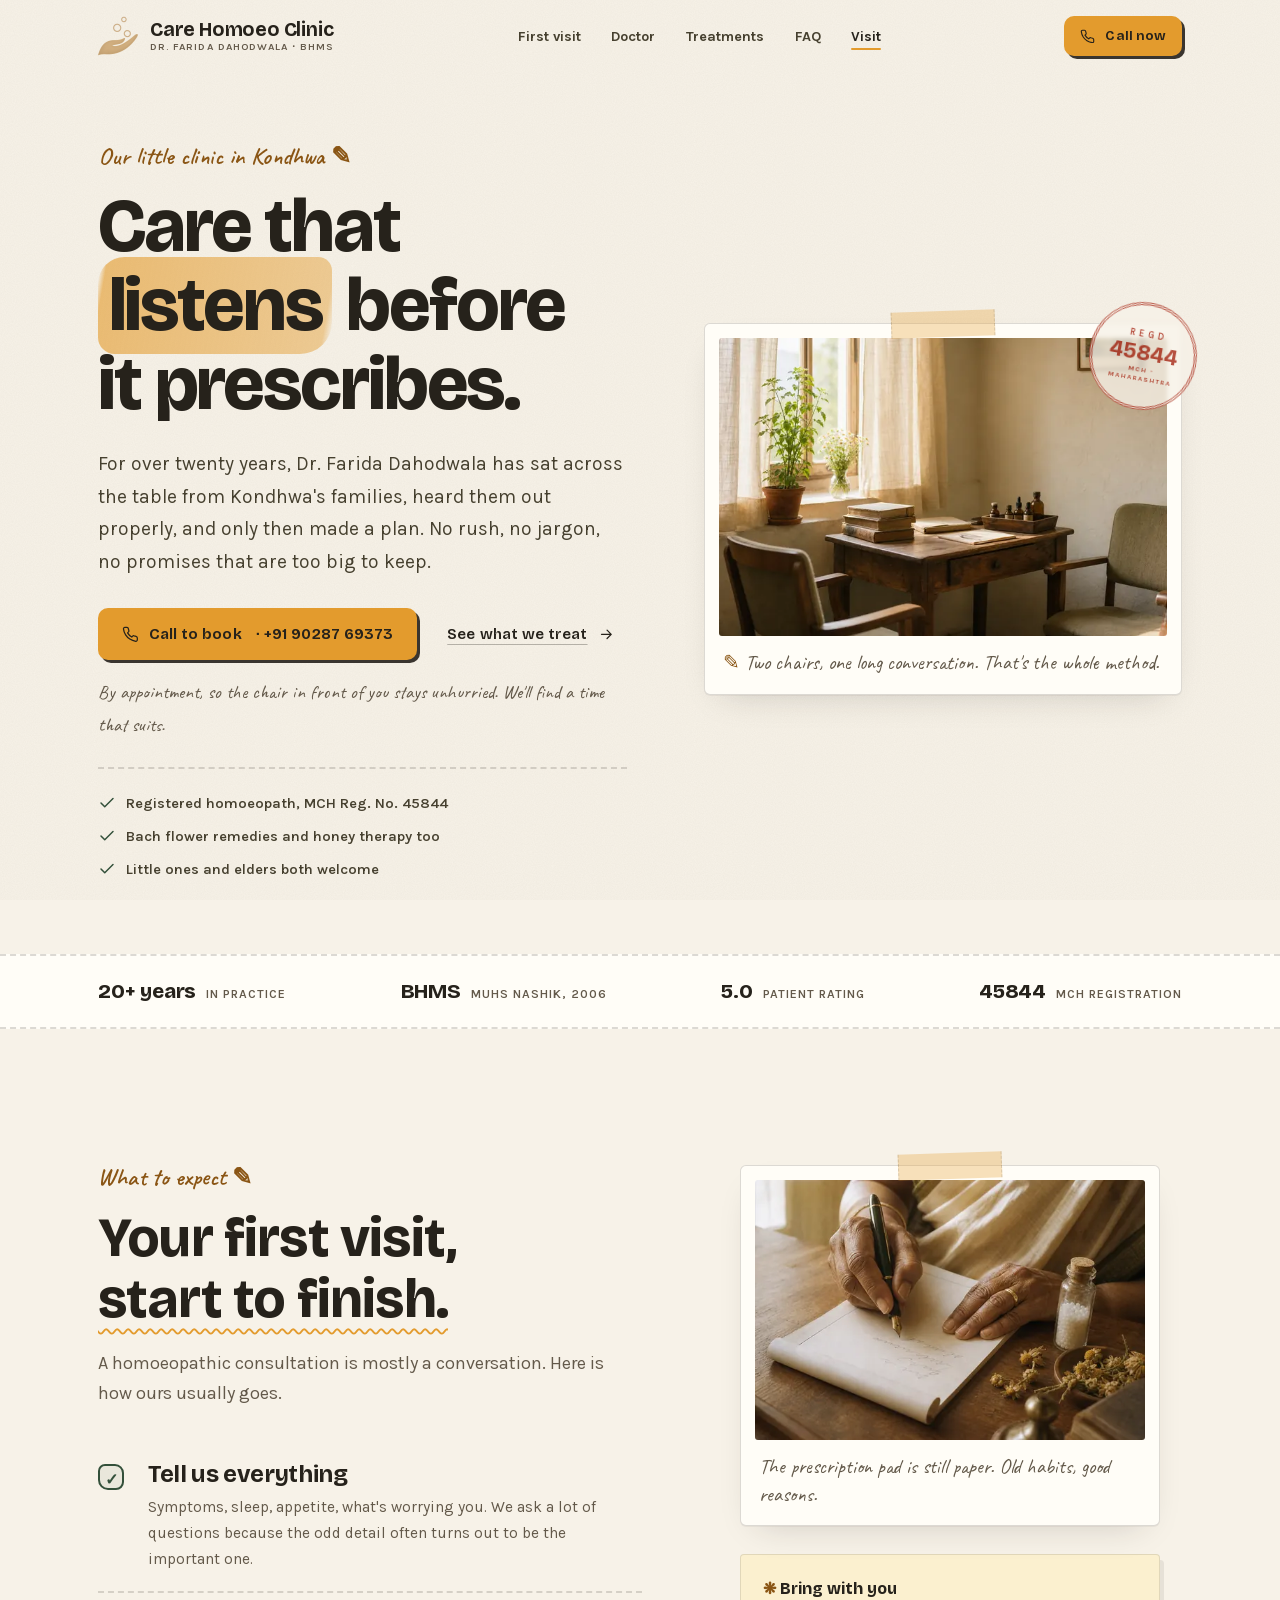
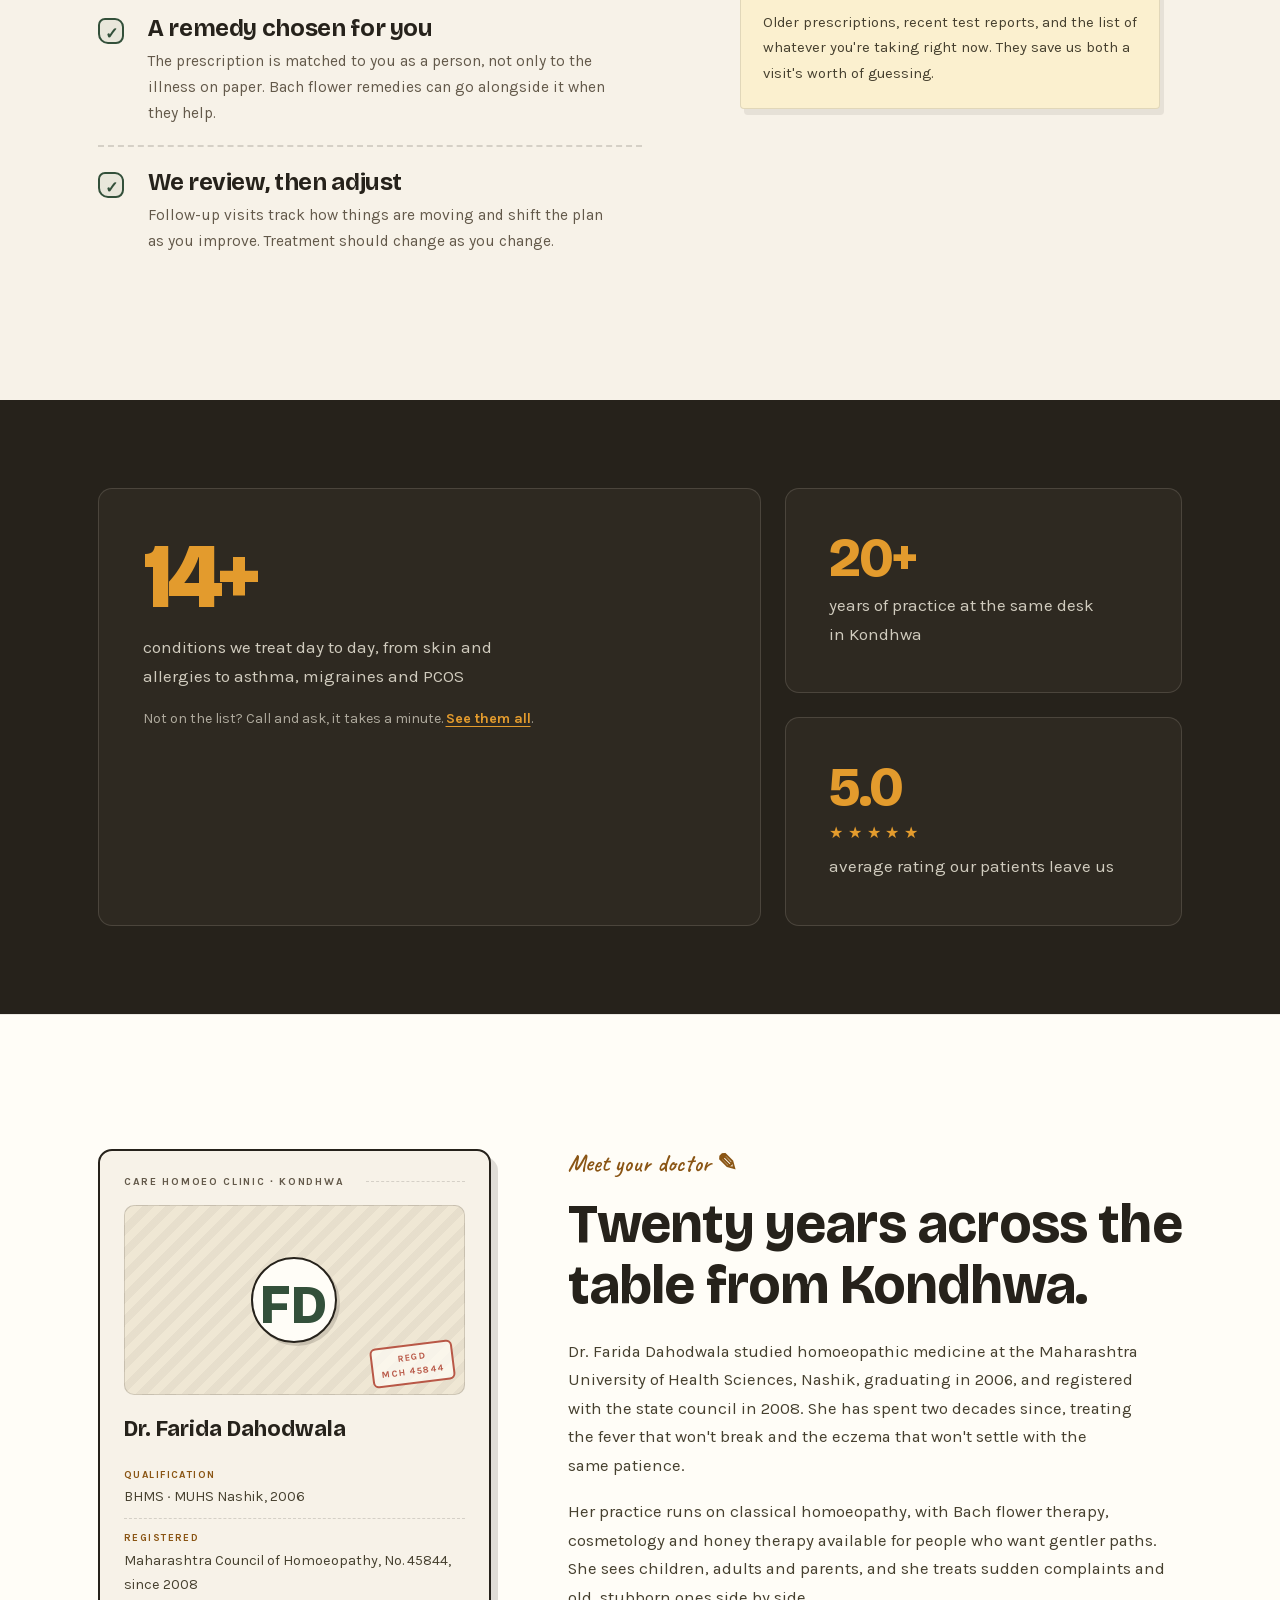
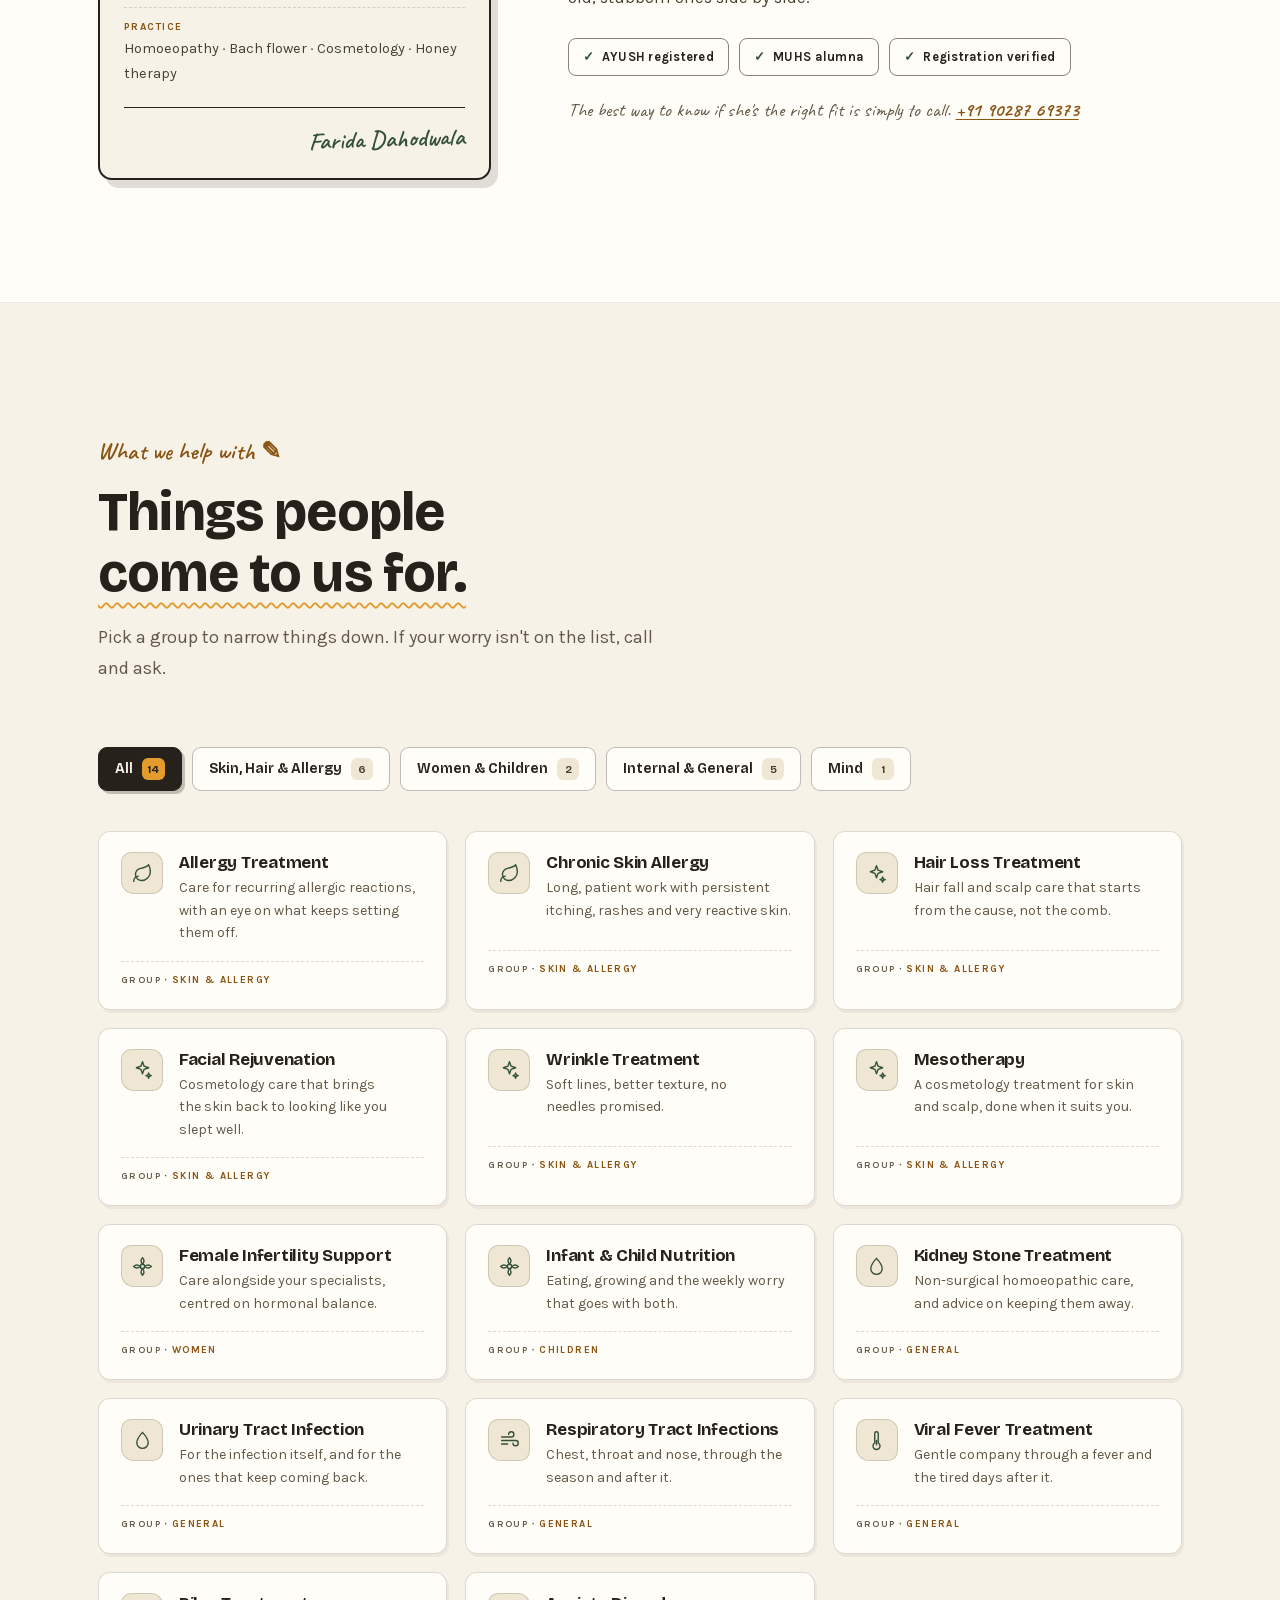
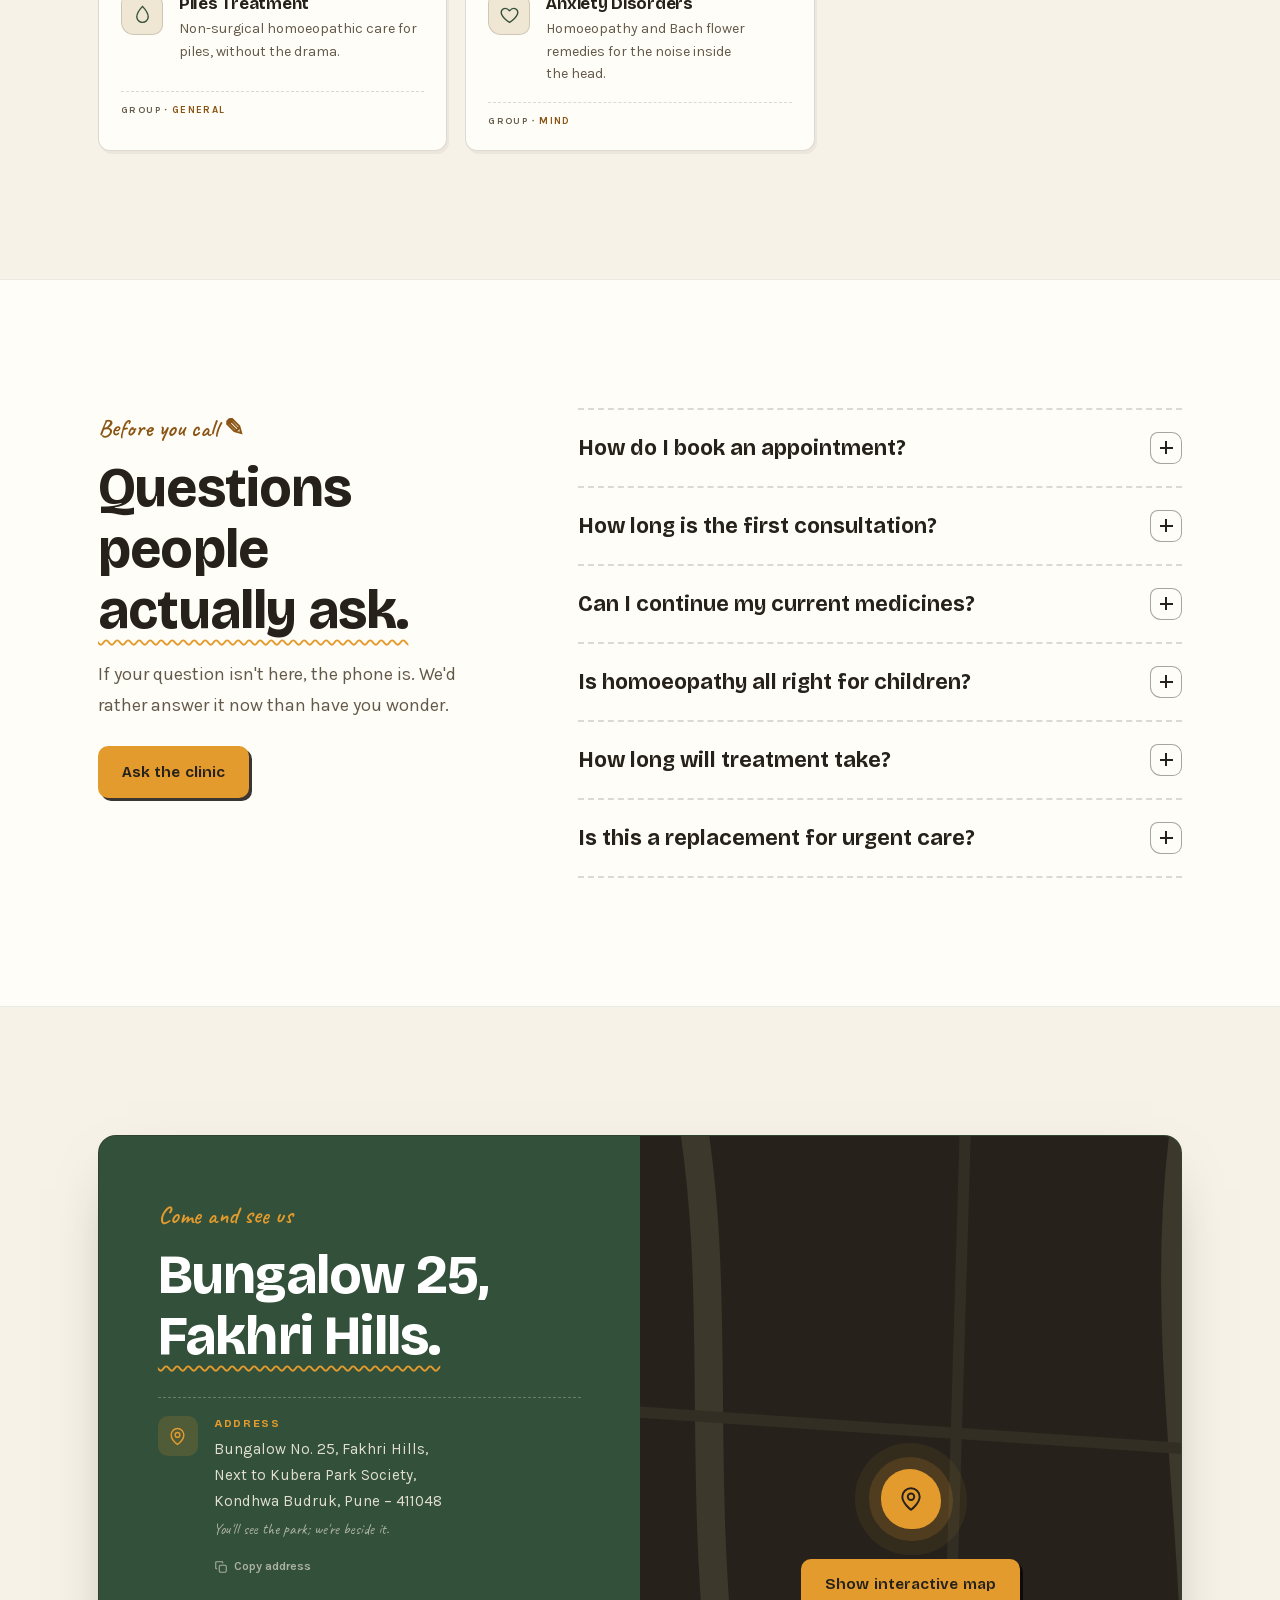
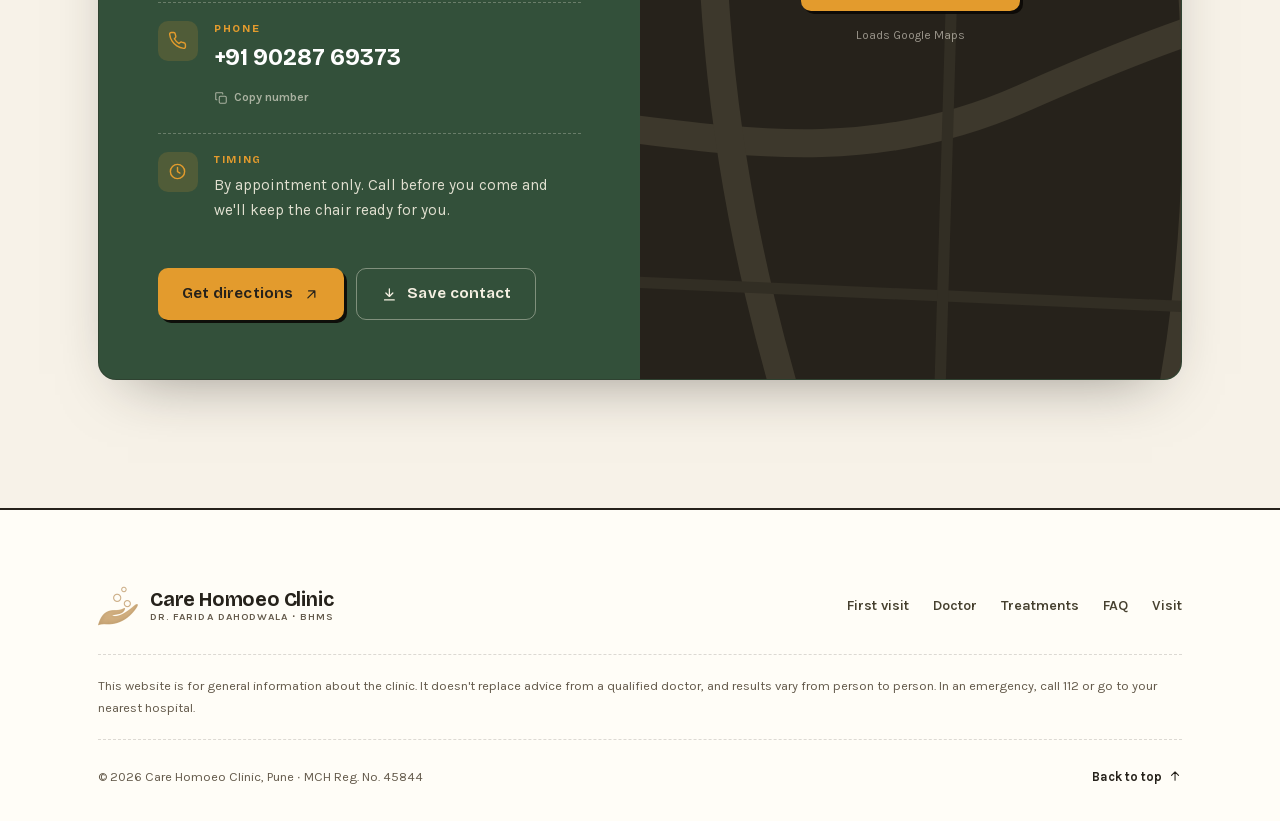
==== commit a7057c20: "Redesign: warm clinic identity (paper & ink, handwritten notes, rubber stamp) - New type system: Bri" ====
--- a/index.html
+++ b/index.html
@@ -4,13 +4,13 @@
   <meta charset="UTF-8">
   <meta name="viewport" content="width=device-width, initial-scale=1, viewport-fit=cover">
   <title>Care Homoeo Clinic, Kondhwa, Pune | Dr. Farida Dahodwala, BHMS</title>
-  <meta name="description" content="Homoeopathic care in Kondhwa, Pune, with Dr. Farida Dahodwala (BHMS, Reg. No. 45844, Maharashtra Council of Homoeopathy). 20+ years of experience in skin, hair, allergy, women's health, kidney stones and more.">
-  <meta name="theme-color" content="#faf8f4">
+  <meta name="description" content="Care Homoeo Clinic in Kondhwa, Pune. Dr. Farida Dahodwala (BHMS, Reg. No. 45844) has over 20 years of experience in skin, hair, allergy, women's health and more. Call to book.">
+  <meta name="theme-color" content="#f7f2e8">
   <meta name="format-detection" content="telephone=no">
 
   <meta property="og:type" content="website">
   <meta property="og:title" content="Care Homoeo Clinic | Dr. Farida Dahodwala, BHMS">
-  <meta property="og:description" content="Individualised homoeopathic care in Kondhwa, Pune. 20+ years of clinical experience.">
+  <meta property="og:description" content="Homoeopathic care in Kondhwa, Pune. Over 20 years of experience. Call to book.">
   <meta property="og:image" content="assets/img/og-image.jpg">
   <meta property="og:locale" content="en_IN">
   <meta name="twitter:card" content="summary_large_image">
@@ -20,9 +20,9 @@
   <link rel="apple-touch-icon" href="apple-touch-icon.png">
   <link rel="manifest" href="site.webmanifest">
 
-  <link rel="preload" href="assets/fonts/cormorant.woff2" as="font" type="font/woff2" crossorigin>
-  <link rel="preload" href="assets/fonts/inter.woff2" as="font" type="font/woff2" crossorigin>
-  <link rel="preload" as="image" href="assets/img/hero-800.webp" imagesrcset="assets/img/hero-640.webp 640w, assets/img/hero-800.webp 800w, assets/img/hero-1200.webp 1200w" imagesizes="(min-width: 961px) min(45vw, 640px), calc(100vw - 40px)" type="image/webp" fetchpriority="high">
+  <link rel="preload" href="assets/fonts/bricolage-latin.woff2" as="font" type="font/woff2" crossorigin>
+  <link rel="preload" href="assets/fonts/karla-latin.woff2" as="font" type="font/woff2" crossorigin>
+  <link rel="preload" as="image" href="assets/img/room-640.webp" imagesrcset="assets/img/room-640.webp 640w, assets/img/room-960.webp 960w" imagesizes="(min-width: 961px) min(44vw, 560px), calc(100vw - 40px)" type="image/webp" fetchpriority="high">
   <link rel="stylesheet" href="css/styles.css">
 
   <script type="application/ld+json">
@@ -70,7 +70,7 @@
 
       <nav class="primary-nav" aria-label="Primary">
         <ul>
-          <li><a href="#approach">Approach</a></li>
+          <li><a href="#visit-clinic">First visit</a></li>
           <li><a href="#doctor">Doctor</a></li>
           <li><a href="#treatments">Treatments</a></li>
           <li><a href="#faq">FAQ</a></li>
@@ -79,7 +79,7 @@
       </nav>
 
       <div class="header-actions">
-        <a href="tel:+919028769373" class="btn btn-gold btn-sm header-call">
+        <a href="tel:+919028769373" class="btn btn-call btn-sm header-call">
           <svg aria-hidden="true" viewBox="0 0 24 24" class="icon"><use href="#i-phone"/></svg>
           <span>Call&nbsp;now</span>
         </a>
@@ -94,7 +94,7 @@
   <div class="mobile-menu" id="mobile-menu" hidden>
     <nav aria-label="Mobile">
       <ul>
-        <li><a href="#approach">Approach</a></li>
+        <li><a href="#visit-clinic">First visit</a></li>
         <li><a href="#doctor">Doctor</a></li>
         <li><a href="#treatments">Treatments</a></li>
         <li><a href="#faq">FAQ</a></li>
@@ -102,166 +102,178 @@
       </ul>
     </nav>
     <div class="mobile-menu-foot">
-      <a href="tel:+919028769373" class="btn btn-dark btn-block">Call&nbsp;+91&nbsp;90287&nbsp;69373</a>
+      <a href="tel:+919028769373" class="btn btn-call btn-block">Call&nbsp;+91&nbsp;90287&nbsp;69373</a>
       <p>Bungalow No. 25, Fakhri Hills, Kondhwa Budruk, Pune</p>
     </div>
   </div>
 
-  <main id="main">
+  <main id="main" tabindex="-1">
     <!-- ============ HERO ============ -->
     <section class="hero" aria-labelledby="hero-title">
       <div class="container hero-grid">
         <div class="hero-copy">
-          <p class="eyebrow reveal">Homoeopathy · Kondhwa, Pune</p>
+          <p class="kicker reveal">Our little clinic in Kondhwa</p>
           <h1 id="hero-title" class="hero-title reveal">
-            Gentle care,<br><em>made for you.</em>
+            Care that <span class="marker">listens</span> before it prescribes.
           </h1>
           <p class="hero-lead reveal">
-            Dr. Farida Dahodwala has more than 20 years of experience. Your treatment is chosen for you as a whole person,
-            covering the skin, hair, allergies, women's health and more.
+            For over twenty years, Dr. Farida Dahodwala has sat across the table from Kondhwa's families,
+            heard them out properly, and only then made a plan. No rush, no jargon, no promises that are too big to keep.
           </p>
           <div class="hero-actions reveal">
-            <a href="tel:+919028769373" class="btn btn-dark">
+            <a href="tel:+919028769373" class="btn btn-call">
               <svg aria-hidden="true" viewBox="0 0 24 24" class="icon"><use href="#i-phone"/></svg>
-              Call&nbsp;to&nbsp;book
+              Call&nbsp;to&nbsp;book<span class="num">&nbsp;·&nbsp;+91&nbsp;90287&nbsp;69373</span>
             </a>
-            <a href="#treatments" class="btn btn-ghost">
-              Explore treatments
+            <a href="#treatments" class="btn btn-quiet">
+              See&nbsp;what&nbsp;we&nbsp;treat
               <svg aria-hidden="true" viewBox="0 0 24 24" class="icon"><use href="#i-arrow"/></svg>
             </a>
           </div>
-
-          <ul class="trust reveal">
-            <li><strong>20+</strong><span>Years in practice</span></li>
-            <li><strong>BHMS</strong><span>MUHS, Nashik</span></li>
-            <li><strong>5.0</strong><span>Patient satisfaction</span></li>
+          <p class="hero-note reveal">By appointment, so the chair in front of you stays unhurried. We'll find a time that suits.</p>
+
+          <ul class="hero-points reveal">
+            <li><svg aria-hidden="true" viewBox="0 0 24 24" class="icon"><use href="#i-check"/></svg>Registered homoeopath, MCH Reg. No. 45844</li>
+            <li><svg aria-hidden="true" viewBox="0 0 24 24" class="icon"><use href="#i-check"/></svg>Bach flower remedies and honey therapy too</li>
+            <li><svg aria-hidden="true" viewBox="0 0 24 24" class="icon"><use href="#i-check"/></svg>Little ones and elders both welcome</li>
           </ul>
         </div>
 
-        <div class="hero-media reveal">
-          <picture>
-            <source type="image/webp" srcset="assets/img/hero-640.webp 640w, assets/img/hero-800.webp 800w, assets/img/hero-1200.webp 1200w" sizes="(min-width: 961px) min(45vw, 640px), calc(100vw - 40px)">
-            <img src="assets/img/hero-800.jpg" srcset="assets/img/hero-640.jpg 640w, assets/img/hero-800.jpg 800w, assets/img/hero-1200.jpg 1200w" sizes="(min-width: 961px) min(45vw, 640px), calc(100vw - 40px)" width="1200" height="800" alt="Amber dropper bottles and a vial of homoeopathic globules on stone, with calendula, chamomile and sage" fetchpriority="high">
-          </picture>
-          <div class="hero-badge" aria-hidden="true">
-            <img src="assets/img/logo.png" width="36" height="36" alt="">
-            <span>Reg. No. 45844<br><small>Maharashtra Council of Homoeopathy</small></span>
-          </div>
-        </div>
-      </div>
-    </section>
-
-    <!-- ============ MARQUEE ============ -->
-    <div class="ticker" aria-hidden="true">
-      <div class="ticker-track">
-        <span>Skin &amp; Allergy</span><span>Hair Loss</span><span>Women's Health</span><span>Kidney Stones</span><span>Respiratory Care</span><span>Anxiety</span><span>Child Nutrition</span><span>Facial Rejuvenation</span>
-        <span>Skin &amp; Allergy</span><span>Hair Loss</span><span>Women's Health</span><span>Kidney Stones</span><span>Respiratory Care</span><span>Anxiety</span><span>Child Nutrition</span><span>Facial Rejuvenation</span>
-      </div>
-    </div>
-
-    <!-- ============ APPROACH ============ -->
-    <section class="section" id="approach" aria-labelledby="approach-title">
-      <div class="container">
-        <div class="section-head reveal">
-          <p class="eyebrow">Our approach</p>
-          <h2 id="approach-title" class="section-title">We treat the person, <em>not just the symptom.</em></h2>
-          <p class="section-lead">Homoeopathy looks at your health as a whole. Every consultation at Care Homoeo Clinic follows the same careful steps.</p>
-        </div>
-
-        <ol class="steps">
-          <li class="step reveal">
-            <span class="step-num">01</span>
-            <h3>Listening first</h3>
-            <p>A detailed first consultation about your symptoms, history, lifestyle, sleep, diet and emotional wellbeing. We take time to understand how you feel.</p>
-          </li>
-          <li class="step reveal">
-            <span class="step-num">02</span>
-            <h3>A remedy chosen for you</h3>
-            <p>Your remedy is selected for you as an individual, not only for your diagnosis. Where suitable, it can be combined with Bach flower therapy.</p>
-          </li>
-          <li class="step reveal">
-            <span class="step-num">03</span>
-            <h3>Steady follow-up</h3>
-            <p>Regular reviews track your progress and adjust your treatment, so your care changes as you get better.</p>
-          </li>
-        </ol>
-
-        <div class="bento">
-          <article class="bento-card bento-feature reveal">
+        <div class="hero-media">
+          <figure class="polaroid reveal">
             <picture>
-              <source type="image/webp" srcset="assets/img/botanical-400.webp 400w, assets/img/botanical-600.webp 600w, assets/img/botanical-800.webp 800w" sizes="(min-width: 961px) min(46vw, 640px), calc(100vw - 40px)">
-              <img src="assets/img/botanical-600.jpg" srcset="assets/img/botanical-400.jpg 400w, assets/img/botanical-600.jpg 600w, assets/img/botanical-800.jpg 800w" sizes="(min-width: 961px) min(46vw, 640px), calc(100vw - 40px)" width="800" height="800" alt="Calendula petals, chamomile, sage leaves and a jar of honey laid out on handmade paper" loading="lazy" decoding="async">
+              <source type="image/webp" srcset="assets/img/room-640.webp 640w, assets/img/room-960.webp 960w" sizes="(min-width: 961px) min(44vw, 560px), calc(100vw - 40px)">
+              <img src="assets/img/room-640.jpg" srcset="assets/img/room-640.jpg 640w, assets/img/room-960.jpg 960w" sizes="(min-width: 961px) min(44vw, 560px), calc(100vw - 40px)" width="960" height="640" alt="A quiet consulting room with a wooden desk, two chairs, old books and a sunny windowsill of plants" fetchpriority="high">
             </picture>
-            <div class="bento-feature-copy">
-              <p class="eyebrow eyebrow-light">The clinic</p>
-              <h3>A calm, private space in Kondhwa.</h3>
-            </div>
-          </article>
-
-          <article class="bento-card bento-sage reveal">
-            <span class="stat"><span class="count" data-count="20">20</span><sup>+</sup></span>
-            <p>Years of clinical experience</p>
-          </article>
-
-          <article class="bento-card bento-gold reveal">
-            <span class="stat">5.0</span>
-            <p>Patient satisfaction rating</p>
-            <span class="stars" aria-hidden="true">★★★★★</span>
-          </article>
-
-          <article class="bento-card bento-bone reveal">
-            <span class="stat"><span class="count" data-count="14">14</span></span>
-            <p>Conditions and treatments offered</p>
-          </article>
-        </div>
-      </div>
-    </section>
-
-    <!-- ============ DOCTOR ============ -->
-    <section class="section section-bone" id="doctor" aria-labelledby="doctor-title">
-      <div class="container doctor-grid">
-        <div class="doctor-card reveal">
-          <div class="monogram" aria-hidden="true">
-            <svg viewBox="0 0 200 200" class="monogram-ring"><defs><path id="circlePath" d="M100,100 m-78,0 a78,78 0 1,1 156,0 a78,78 0 1,1 -156,0"/></defs><text><textPath href="#circlePath">HOMOEOPATH · BACH FLOWER PRACTITIONER · COSMETOLOGIST ·</textPath></text></svg>
-            <span>FD</span>
-          </div>
-          <dl class="doctor-facts">
-            <div><dt>Qualification</dt><dd>BHMS</dd></div>
-            <div><dt>Registration</dt><dd>No. 45844</dd></div>
-            <div><dt>Experience</dt><dd>20+ years</dd></div>
-          </dl>
-        </div>
-
-        <div class="doctor-copy">
-          <p class="eyebrow reveal">Your physician</p>
-          <h2 id="doctor-title" class="section-title reveal">Dr. Farida Dahodwala</h2>
-          <p class="doctor-role reveal">Homoeopath · Bach Flower Practitioner · Cosmetologist</p>
-          <p class="reveal">
-            Dr. Farida Dahodwala is a registered homoeopathic physician with more than two decades of clinical experience. Her practice combines
-            classical homoeopathy with Bach flower therapy, cosmetology and healing through honey therapy. She treats both long-standing and sudden
-            (acute) complaints in patients of all ages.
-          </p>
-
-          <ol class="timeline reveal">
-            <li>
-              <span class="tl-year">2006</span>
-              <div><strong>Bachelor of Homoeopathic Medicine &amp; Surgery (BHMS)</strong><span>Maharashtra University of Health Sciences, Nashik</span></div>
+            <span class="stamp" aria-hidden="true">
+              <span>REGD</span><strong>45844</strong><small>MCH · MAHARASHTRA</small>
+            </span>
+            <figcaption><span aria-hidden="true">✎</span> Two chairs, one long conversation. That's the whole method.</figcaption>
+          </figure>
+        </div>
+      </div>
+    </section>
+
+    <!-- ============ FACTS STRIP ============ -->
+    <section class="receipt" aria-label="Clinic facts">
+      <div class="container receipt-inner">
+        <p class="receipt-item"><strong>20+ years</strong><span>in practice</span></p>
+        <p class="receipt-item"><strong>BHMS</strong><span>MUHS Nashik, 2006</span></p>
+        <p class="receipt-item"><strong>5.0</strong><span>patient rating</span></p>
+        <p class="receipt-item"><strong>45844</strong><span>MCH registration</span></p>
+      </div>
+    </section>
+
+    <!-- ============ FIRST VISIT ============ -->
+    <section class="section" id="visit-clinic" aria-labelledby="approach-title">
+      <div class="container visit-grid">
+        <div class="visit-copy">
+          <p class="kicker reveal">What to expect</p>
+          <h2 id="approach-title" class="section-title reveal">Your first visit, <em>start to finish.</em></h2>
+          <p class="section-lead reveal">A homoeopathic consultation is mostly a conversation. Here is how ours usually goes.</p>
+
+          <ol class="checklist">
+            <li class="reveal">
+              <span class="check" aria-hidden="true"></span>
+              <div>
+                <h3>Tell us everything</h3>
+                <p>Symptoms, sleep, appetite, what's worrying you. We ask a lot of questions because the odd detail often turns out to be the important one.</p>
+              </div>
             </li>
-            <li>
-              <span class="tl-year">2008</span>
-              <div><strong>Registered Homoeopathic Practitioner</strong><span>Maharashtra Council of Homoeopathy, Reg. No. 45844</span></div>
+            <li class="reveal">
+              <span class="check" aria-hidden="true"></span>
+              <div>
+                <h3>A remedy chosen for you</h3>
+                <p>The prescription is matched to you as a person, not only to the illness on paper. Bach flower remedies can go alongside it when they help.</p>
+              </div>
             </li>
-            <li>
-              <span class="tl-year">Today</span>
-              <div><strong>Care Homoeo Clinic, Kondhwa</strong><span>Consultations by appointment</span></div>
+            <li class="reveal">
+              <span class="check" aria-hidden="true"></span>
+              <div>
+                <h3>We review, then adjust</h3>
+                <p>Follow-up visits track how things are moving and shift the plan as you improve. Treatment should change as you change.</p>
+              </div>
             </li>
           </ol>
+        </div>
+
+        <aside class="visit-aside">
+          <figure class="polaroid polaroid-sm tilt-r reveal">
+            <picture>
+              <source type="image/webp" srcset="assets/img/hands-560.webp 560w, assets/img/hands-840.webp 840w" sizes="(min-width: 961px) min(30vw, 380px), calc(100vw - 64px)">
+              <img src="assets/img/hands-560.jpg" srcset="assets/img/hands-560.jpg 560w, assets/img/hands-840.jpg 840w" sizes="(min-width: 961px) min(30vw, 380px), calc(100vw - 64px)" width="840" height="560" alt="A doctor's hands writing a prescription by hand in a pad, with a bottle of globules and dried chamomile on the desk" loading="lazy" decoding="async">
+            </picture>
+            <figcaption>The prescription pad is still paper. Old habits, good reasons.</figcaption>
+          </figure>
+
+          <div class="note-card reveal">
+            <p class="note-title">Bring with you</p>
+            <p>Older prescriptions, recent test reports, and the list of whatever you're taking right now. They save us both a visit's worth of guessing.</p>
+          </div>
+        </aside>
+      </div>
+    </section>
+
+    <!-- ============ NUMBERS ============ -->
+    <section class="numbers" aria-label="The clinic in numbers">
+      <div class="container numbers-grid">
+        <div class="number-card big-card reveal">
+          <p class="stat"><span class="count" data-count="14">14</span>+</p>
+          <p class="stat-label">conditions we treat day to day, from skin and allergies to asthma, migraines and PCOS</p>
+          <p class="stat-foot">Not on the list? Call and ask, it takes a minute. <a class="inline-link" href="#treatments">See them all</a>.</p>
+        </div>
+        <div class="numbers-stack">
+          <div class="number-card reveal">
+            <p class="stat sm"><span class="count" data-count="20">20</span>+</p>
+            <p class="stat-label">years of practice at the same desk in Kondhwa</p>
+          </div>
+          <div class="number-card reveal">
+            <p class="stat sm">5.0</p>
+            <p class="stars" aria-hidden="true">★★★★★</p>
+            <p class="stat-label">average rating our patients leave us</p>
+          </div>
+        </div>
+      </div>
+    </section>
+
+    <!-- ============ DOCTOR ============ -->
+    <section class="section section-paper" id="doctor" aria-labelledby="doctor-title">
+      <div class="container doctor-grid">
+        <div class="doctor-id reveal">
+          <p class="id-top">Care Homoeo Clinic · Kondhwa</p>
+          <div class="id-photo" aria-hidden="true">
+            <span class="id-monogram">FD</span>
+            <span class="id-seal">REGD<br>MCH 45844</span>
+          </div>
+          <p class="id-name">Dr. Farida Dahodwala</p>
+          <dl class="id-facts">
+            <div><dt>Qualification</dt><dd>BHMS · MUHS Nashik, 2006</dd></div>
+            <div><dt>Registered</dt><dd>Maharashtra Council of Homoeopathy, No. 45844, since 2008</dd></div>
+            <div><dt>Practice</dt><dd>Homoeopathy · Bach flower · Cosmetology · Honey therapy</dd></div>
+          </dl>
+          <p class="id-sign" aria-hidden="true"><span>Farida Dahodwala</span></p>
+        </div>
+
+        <div class="doctor-copy">
+          <p class="kicker reveal">Meet your doctor</p>
+          <h2 id="doctor-title" class="section-title reveal">Twenty years across the table from Kondhwa.</h2>
+          <p class="reveal">
+            Dr. Farida Dahodwala studied homoeopathic medicine at the Maharashtra University of Health Sciences, Nashik,
+            graduating in 2006, and registered with the state council in 2008. She has spent two decades since,
+            treating the fever that won't break and the eczema that won't settle with the same patience.
+          </p>
+          <p class="reveal">
+            Her practice runs on classical homoeopathy, with Bach flower therapy, cosmetology and honey therapy
+            available for people who want gentler paths. She sees children, adults and parents, and she treats
+            sudden complaints and old, stubborn ones side by side.
+          </p>
 
           <ul class="chips reveal">
-            <li><svg aria-hidden="true" viewBox="0 0 24 24" class="icon"><use href="#i-check"/></svg>AYUSH</li>
-            <li><svg aria-hidden="true" viewBox="0 0 24 24" class="icon"><use href="#i-check"/></svg>MUHS alumna</li>
-            <li><svg aria-hidden="true" viewBox="0 0 24 24" class="icon"><use href="#i-check"/></svg>Registration verified</li>
+            <li>AYUSH registered</li>
+            <li>MUHS alumna</li>
+            <li>Registration verified</li>
           </ul>
+          <p class="hand-note reveal">The best way to know if she's the right fit is simply to call. <a class="inline-link" href="tel:+919028769373">+91&nbsp;90287&nbsp;69373</a></p>
         </div>
       </div>
     </section>
@@ -270,9 +282,9 @@
     <section class="section" id="treatments" aria-labelledby="treatments-title">
       <div class="container">
         <div class="section-head reveal">
-          <p class="eyebrow">Treatments</p>
-          <h2 id="treatments-title" class="section-title">Conditions <em>we treat.</em></h2>
-          <p class="section-lead">Choose a category to filter the list. If you don't see your condition here, please call to ask.</p>
+          <p class="kicker">What we help with</p>
+          <h2 id="treatments-title" class="section-title">Things people <em>come to us for.</em></h2>
+          <p class="section-lead">Pick a group to narrow things down. If your worry isn't on the list, call and ask.</p>
         </div>
 
         <div class="filters reveal" role="group" aria-label="Filter treatments by category">
@@ -284,59 +296,58 @@
         </div>
 
         <ul class="treatments" id="treatment-list" aria-live="polite">
-          <li class="t-card" data-cat="skin"><span class="t-icon" aria-hidden="true"><svg viewBox="0 0 24 24"><use href="#i-leaf"/></svg></span><h3>Allergy Treatment</h3><p>Care for recurring allergic reactions, looking at what may be causing them.</p><span class="t-tag">Skin, Hair &amp; Allergy</span></li>
-          <li class="t-card" data-cat="skin"><span class="t-icon" aria-hidden="true"><svg viewBox="0 0 24 24"><use href="#i-leaf"/></svg></span><h3>Chronic Skin Allergy</h3><p>Long-term care for persistent itching, rashes and sensitive skin.</p><span class="t-tag">Skin, Hair &amp; Allergy</span></li>
-          <li class="t-card" data-cat="skin"><span class="t-icon" aria-hidden="true"><svg viewBox="0 0 24 24"><use href="#i-sparkle"/></svg></span><h3>Hair Loss Treatment</h3><p>Care for hair fall and scalp health, aimed at what is causing it.</p><span class="t-tag">Skin, Hair &amp; Allergy</span></li>
-          <li class="t-card" data-cat="skin"><span class="t-icon" aria-hidden="true"><svg viewBox="0 0 24 24"><use href="#i-sparkle"/></svg></span><h3>Facial Rejuvenation</h3><p>Cosmetology treatments to refresh the skin and give it a healthy glow.</p><span class="t-tag">Skin, Hair &amp; Allergy</span></li>
-          <li class="t-card" data-cat="skin"><span class="t-icon" aria-hidden="true"><svg viewBox="0 0 24 24"><use href="#i-sparkle"/></svg></span><h3>Wrinkle Treatment</h3><p>Cosmetic care to reduce fine lines and improve skin texture.</p><span class="t-tag">Skin, Hair &amp; Allergy</span></li>
-          <li class="t-card" data-cat="skin"><span class="t-icon" aria-hidden="true"><svg viewBox="0 0 24 24"><use href="#i-sparkle"/></svg></span><h3>Mesotherapy</h3><p>A cosmetology treatment for the skin and scalp.</p><span class="t-tag">Skin, Hair &amp; Allergy</span></li>
-          <li class="t-card" data-cat="women"><span class="t-icon" aria-hidden="true"><svg viewBox="0 0 24 24"><use href="#i-flower"/></svg></span><h3>Female Infertility Support</h3><p>Care that supports hormonal balance and reproductive health.</p><span class="t-tag">Women &amp; Children</span></li>
-          <li class="t-card" data-cat="women"><span class="t-icon" aria-hidden="true"><svg viewBox="0 0 24 24"><use href="#i-flower"/></svg></span><h3>Infant &amp; Child Nutrition</h3><p>Guidance on nutrition and healthy growth for infants and children.</p><span class="t-tag">Women &amp; Children</span></li>
-          <li class="t-card" data-cat="internal"><span class="t-icon" aria-hidden="true"><svg viewBox="0 0 24 24"><use href="#i-drop"/></svg></span><h3>Kidney Stone Treatment</h3><p>Non-surgical homoeopathic care for kidney stones.</p><span class="t-tag">Internal &amp; General</span></li>
-          <li class="t-card" data-cat="internal"><span class="t-icon" aria-hidden="true"><svg viewBox="0 0 24 24"><use href="#i-drop"/></svg></span><h3>Urinary Tract Infection</h3><p>Care for UTIs, including infections that keep coming back.</p><span class="t-tag">Internal &amp; General</span></li>
-          <li class="t-card" data-cat="internal"><span class="t-icon" aria-hidden="true"><svg viewBox="0 0 24 24"><use href="#i-wind"/></svg></span><h3>Respiratory Tract Infections</h3><p>Care for infections of the nose, throat and chest.</p><span class="t-tag">Internal &amp; General</span></li>
-          <li class="t-card" data-cat="internal"><span class="t-icon" aria-hidden="true"><svg viewBox="0 0 24 24"><use href="#i-thermo"/></svg></span><h3>Viral Fever Treatment</h3><p>Gentle care during viral fevers and while you recover.</p><span class="t-tag">Internal &amp; General</span></li>
-          <li class="t-card" data-cat="internal"><span class="t-icon" aria-hidden="true"><svg viewBox="0 0 24 24"><use href="#i-drop"/></svg></span><h3>Piles Treatment</h3><p>Non-surgical homoeopathic care for piles (haemorrhoids).</p><span class="t-tag">Internal &amp; General</span></li>
-
-          <li class="t-card" data-cat="mind"><span class="t-icon" aria-hidden="true"><svg viewBox="0 0 24 24"><use href="#i-mind"/></svg></span><h3>Anxiety Disorders</h3><p>Homoeopathy and Bach flower therapy to support emotional balance.</p><span class="t-tag">Mind</span></li>
+          <li class="t-card" data-cat="skin"><span class="t-icon" aria-hidden="true"><svg viewBox="0 0 24 24"><use href="#i-leaf"/></svg></span><div><h3>Allergy Treatment</h3><p>Care for recurring allergic reactions, with an eye on what keeps setting them off.</p></div><span class="t-tag">Skin &amp; allergy</span></li>
+          <li class="t-card" data-cat="skin"><span class="t-icon" aria-hidden="true"><svg viewBox="0 0 24 24"><use href="#i-leaf"/></svg></span><div><h3>Chronic Skin Allergy</h3><p>Long, patient work with persistent itching, rashes and very reactive skin.</p></div><span class="t-tag">Skin &amp; allergy</span></li>
+          <li class="t-card" data-cat="skin"><span class="t-icon" aria-hidden="true"><svg viewBox="0 0 24 24"><use href="#i-sparkle"/></svg></span><div><h3>Hair Loss Treatment</h3><p>Hair fall and scalp care that starts from the cause, not the comb.</p></div><span class="t-tag">Skin &amp; allergy</span></li>
+          <li class="t-card" data-cat="skin"><span class="t-icon" aria-hidden="true"><svg viewBox="0 0 24 24"><use href="#i-sparkle"/></svg></span><div><h3>Facial Rejuvenation</h3><p>Cosmetology care that brings the skin back to looking like you slept well.</p></div><span class="t-tag">Skin &amp; allergy</span></li>
+          <li class="t-card" data-cat="skin"><span class="t-icon" aria-hidden="true"><svg viewBox="0 0 24 24"><use href="#i-sparkle"/></svg></span><div><h3>Wrinkle Treatment</h3><p>Soft lines, better texture, no needles promised.</p></div><span class="t-tag">Skin &amp; allergy</span></li>
+          <li class="t-card" data-cat="skin"><span class="t-icon" aria-hidden="true"><svg viewBox="0 0 24 24"><use href="#i-sparkle"/></svg></span><div><h3>Mesotherapy</h3><p>A cosmetology treatment for skin and scalp, done when it suits you.</p></div><span class="t-tag">Skin &amp; allergy</span></li>
+          <li class="t-card" data-cat="women"><span class="t-icon" aria-hidden="true"><svg viewBox="0 0 24 24"><use href="#i-flower"/></svg></span><div><h3>Female Infertility Support</h3><p>Care alongside your specialists, centred on hormonal balance.</p></div><span class="t-tag">Women</span></li>
+          <li class="t-card" data-cat="women"><span class="t-icon" aria-hidden="true"><svg viewBox="0 0 24 24"><use href="#i-flower"/></svg></span><div><h3>Infant &amp; Child Nutrition</h3><p>Eating, growing and the weekly worry that goes with both.</p></div><span class="t-tag">Children</span></li>
+          <li class="t-card" data-cat="internal"><span class="t-icon" aria-hidden="true"><svg viewBox="0 0 24 24"><use href="#i-drop"/></svg></span><div><h3>Kidney Stone Treatment</h3><p>Non-surgical homoeopathic care, and advice on keeping them away.</p></div><span class="t-tag">General</span></li>
+          <li class="t-card" data-cat="internal"><span class="t-icon" aria-hidden="true"><svg viewBox="0 0 24 24"><use href="#i-drop"/></svg></span><div><h3>Urinary Tract Infection</h3><p>For the infection itself, and for the ones that keep coming back.</p></div><span class="t-tag">General</span></li>
+          <li class="t-card" data-cat="internal"><span class="t-icon" aria-hidden="true"><svg viewBox="0 0 24 24"><use href="#i-wind"/></svg></span><div><h3>Respiratory Tract Infections</h3><p>Chest, throat and nose, through the season and after it.</p></div><span class="t-tag">General</span></li>
+          <li class="t-card" data-cat="internal"><span class="t-icon" aria-hidden="true"><svg viewBox="0 0 24 24"><use href="#i-thermo"/></svg></span><div><h3>Viral Fever Treatment</h3><p>Gentle company through a fever and the tired days after it.</p></div><span class="t-tag">General</span></li>
+          <li class="t-card" data-cat="internal"><span class="t-icon" aria-hidden="true"><svg viewBox="0 0 24 24"><use href="#i-drop"/></svg></span><div><h3>Piles Treatment</h3><p>Non-surgical homoeopathic care for piles, without the drama.</p></div><span class="t-tag">General</span></li>
+          <li class="t-card" data-cat="mind"><span class="t-icon" aria-hidden="true"><svg viewBox="0 0 24 24"><use href="#i-mind"/></svg></span><div><h3>Anxiety Disorders</h3><p>Homoeopathy and Bach flower remedies for the noise inside the head.</p></div><span class="t-tag">Mind</span></li>
         </ul>
       </div>
     </section>
 
     <!-- ============ FAQ ============ -->
-    <section class="section section-bone" id="faq" aria-labelledby="faq-title">
+    <section class="section section-paper" id="faq" aria-labelledby="faq-title">
       <div class="container faq-grid">
         <div class="section-head section-head-left reveal">
-          <p class="eyebrow">Questions</p>
-          <h2 id="faq-title" class="section-title">Before your <em>first visit.</em></h2>
-          <p class="section-lead">Have another question? Call the clinic and we'll be happy to help.</p>
-          <a href="tel:+919028769373" class="btn btn-dark">Ask&nbsp;the&nbsp;clinic</a>
+          <p class="kicker">Before you call</p>
+          <h2 id="faq-title" class="section-title">Questions people <em>actually ask.</em></h2>
+          <p class="section-lead">If your question isn't here, the phone is. We'd rather answer it now than have you wonder.</p>
+          <a href="tel:+919028769373" class="btn btn-call">Ask&nbsp;the&nbsp;clinic</a>
         </div>
 
         <div class="faq-list reveal">
           <details class="faq" name="faq">
             <summary>How do I book an appointment?</summary>
-            <div class="faq-body"><p>All consultations are by appointment. Call <a href="tel:+919028769373">+91&nbsp;90287&nbsp;69373</a> to book a time that suits you.</p></div>
-          </details>
-          <details class="faq" name="faq">
-            <summary>What happens in the first consultation?</summary>
-            <div class="faq-body"><p>The first visit is a detailed conversation about your main complaint, your medical history, lifestyle, diet, sleep and emotional health. This helps the doctor choose the right remedy for you.</p></div>
-          </details>
-          <details class="faq" name="faq">
-            <summary>What should I bring?</summary>
-            <div class="faq-body"><p>Please bring any previous prescriptions, recent test reports and a list of the medicines you are currently taking.</p></div>
+            <div class="faq-body"><p>Just call <a href="tel:+919028769373">+91&nbsp;90287&nbsp;69373</a> and we'll find a time that suits. The clinic runs on appointments so consultations don't get cut short.</p></div>
+          </details>
+          <details class="faq" name="faq">
+            <summary>How long is the first consultation?</summary>
+            <div class="faq-body"><p>Longer than you're used to, because the details are what the remedy depends on. Plan for an unhurried hour of talking.</p></div>
           </details>
           <details class="faq" name="faq">
             <summary>Can I continue my current medicines?</summary>
-            <div class="faq-body"><p>Please don't stop any prescribed medicine on your own. Tell the doctor about everything you are taking, and she will advise you on how homoeopathic treatment fits in with it.</p></div>
-          </details>
-          <details class="faq" name="faq">
-            <summary>Is homoeopathy suitable for children?</summary>
-            <div class="faq-body"><p>Yes. The clinic sees patients of all ages, including infants and children. Remedies and advice are adjusted for each child.</p></div>
-          </details>
-          <details class="faq" name="faq">
-            <summary>How long does treatment take?</summary>
-            <div class="faq-body"><p>It depends on the condition and on the person. Sudden (acute) complaints often respond sooner. Long-standing (chronic) conditions usually need regular follow-ups over a longer period.</p></div>
+            <div class="faq-body"><p>Please don't stop anything a doctor has prescribed on your own. Tell us everything you take and we'll advise how homoeopathy sits alongside it.</p></div>
+          </details>
+          <details class="faq" name="faq">
+            <summary>Is homoeopathy all right for children?</summary>
+            <div class="faq-body"><p>Yes. The clinic sees patients of every age, from infants to grandparents, with doses and advice fitted to each child.</p></div>
+          </details>
+          <details class="faq" name="faq">
+            <summary>How long will treatment take?</summary>
+            <div class="faq-body"><p>A fever is not eczema. Sudden complaints often settle quickly; long-standing ones take steady follow-ups. We'll be straight with you about which is which.</p></div>
+          </details>
+          <details class="faq" name="faq">
+            <summary>Is this a replacement for urgent care?</summary>
+            <div class="faq-body"><p>No, and it doesn't claim to be. Anything serious or sudden needs a hospital. In an emergency call 112 or go to the nearest casualty.</p></div>
           </details>
         </div>
       </div>
@@ -345,16 +356,17 @@
     <!-- ============ VISIT ============ -->
     <section class="section" id="visit" aria-labelledby="visit-title">
       <div class="container">
-        <div class="visit reveal">
+        <div class="visit-panel reveal">
           <div class="visit-info">
-            <p class="eyebrow eyebrow-gold">Visit the clinic</p>
-            <h2 id="visit-title" class="section-title">Come and see us <em>in Kondhwa.</em></h2>
+            <p class="kicker kicker-light">Come and see us</p>
+            <h2 id="visit-title" class="section-title">Bungalow 25, <em>Fakhri Hills.</em></h2>
 
             <div class="info-row">
               <span class="info-icon" aria-hidden="true"><svg viewBox="0 0 24 24"><use href="#i-pin"/></svg></span>
               <div>
                 <h3>Address</h3>
                 <address id="clinic-address">Bungalow No. 25, Fakhri Hills,<br>Next to Kubera Park Society,<br>Kondhwa Budruk, Pune – 411048</address>
+                <p class="info-aside">You'll see the park; we're beside it.</p>
                 <button type="button" class="link-btn" data-copy="Bungalow No. 25, Fakhri Hills, Next to Kubera Park Society, Kondhwa Budruk, Pune 411048">
                   <svg aria-hidden="true" viewBox="0 0 24 24" class="icon"><use href="#i-copy"/></svg><span>Copy address</span>
                 </button>
@@ -375,20 +387,20 @@
             <div class="info-row">
               <span class="info-icon" aria-hidden="true"><svg viewBox="0 0 24 24"><use href="#i-clock"/></svg></span>
               <div>
-                <h3>Timings</h3>
-                <p>By appointment only. Please call to check availability before you visit.</p>
+                <h3>Timing</h3>
+                <p>By appointment only. Call before you come and we'll keep the chair ready for you.</p>
               </div>
             </div>
 
             <div class="visit-actions">
-              <a href="https://www.google.com/maps/dir/?api=1&amp;destination=18.480146,73.889685" target="_blank" rel="noopener noreferrer" class="btn btn-gold">
-                Get directions
+              <a href="https://www.google.com/maps/dir/?api=1&amp;destination=18.480146,73.889685" target="_blank" rel="noopener noreferrer" class="btn btn-call">
+                Get&nbsp;directions
                 <svg aria-hidden="true" viewBox="0 0 24 24" class="icon"><use href="#i-external"/></svg>
                 <span class="visually-hidden">(opens in a new tab)</span>
               </a>
-              <a href="assets/care-homoeo-clinic.vcf" download class="btn btn-outline-light">
+              <a href="assets/care-homoeo-clinic.vcf" download class="btn btn-on-dark">
                 <svg aria-hidden="true" viewBox="0 0 24 24" class="icon"><use href="#i-download"/></svg>
-                Save contact
+                Save&nbsp;contact
               </a>
             </div>
           </div>
@@ -396,18 +408,18 @@
           <div class="map" id="map">
             <div class="map-facade" id="map-facade">
               <svg class="map-art" viewBox="0 0 400 300" aria-hidden="true" preserveAspectRatio="xMidYMid slice">
-                <rect width="400" height="300" fill="#23211d"/>
-                <g stroke="#3a372f" stroke-width="10" fill="none" stroke-linecap="round">
+                <rect width="400" height="300" fill="#26221b"/>
+                <g stroke="#3d382c" stroke-width="10" fill="none" stroke-linecap="round">
                   <path d="M-20 210 C 80 190, 150 240, 240 200 S 380 150, 430 170"/>
                   <path d="M120 -20 C 140 80, 110 160, 160 320"/>
                   <path d="M300 -20 C 280 90, 320 180, 290 320"/>
                 </g>
-                <g stroke="#2e2b25" stroke-width="4" fill="none">
+                <g stroke="#322e24" stroke-width="4" fill="none">
                   <path d="M-20 90 L 430 120"/><path d="M40 -20 L 70 320"/><path d="M-20 260 L 430 280"/><path d="M220 -20 L 210 320"/>
                 </g>
               </svg>
               <div class="map-pin" aria-hidden="true"><svg viewBox="0 0 24 24"><use href="#i-pin"/></svg></div>
-              <button type="button" class="btn btn-gold map-load" id="map-load">
+              <button type="button" class="btn btn-call map-load" id="map-load">
                 Show interactive map
               </button>
               <p class="map-note">Loads Google Maps</p>
@@ -430,7 +442,7 @@
           </span>
         </a>
         <nav class="footer-nav" aria-label="Footer">
-          <a href="#approach">Approach</a>
+          <a href="#visit-clinic">First visit</a>
           <a href="#doctor">Doctor</a>
           <a href="#treatments">Treatments</a>
           <a href="#faq">FAQ</a>
@@ -438,11 +450,11 @@
         </nav>
       </div>
       <p class="disclaimer">
-        The information on this website is for general awareness only and is not a substitute for professional medical advice, diagnosis or treatment.
-        Results vary from person to person. In an emergency, please contact your nearest hospital or call 112.
+        This website is for general information about the clinic. It doesn't replace advice from a qualified doctor,
+        and results vary from person to person. In an emergency, call 112 or go to your nearest hospital.
       </p>
       <div class="footer-bottom">
-        <p>© <span id="year">2026</span> Care Homoeo Clinic, Pune · Maharashtra Council of Homoeopathy Reg. No. 45844</p>
+        <p>© <span id="year">2026</span> Care Homoeo Clinic, Pune · MCH Reg. No. 45844</p>
         <a href="#top" class="to-top">Back to top
           <svg aria-hidden="true" viewBox="0 0 24 24" class="icon"><use href="#i-up"/></svg>
         </a>
@@ -479,7 +491,6 @@
     <symbol id="i-drop" viewBox="0 0 24 24"><path fill="none" stroke="currentColor" stroke-width="1.6" stroke-linejoin="round" d="M12 2.7s6.5 7 6.5 11.8a6.5 6.5 0 0 1-13 0C5.5 9.7 12 2.7 12 2.7z"/></symbol>
     <symbol id="i-wind" viewBox="0 0 24 24"><path fill="none" stroke="currentColor" stroke-width="1.6" stroke-linecap="round" d="M3 8h11a3 3 0 1 0-3-3M3 12h16a3 3 0 1 1-3 3M3 16h7"/></symbol>
     <symbol id="i-thermo" viewBox="0 0 24 24"><path fill="none" stroke="currentColor" stroke-width="1.6" stroke-linecap="round" d="M14 14.8V4a2 2 0 0 0-4 0v10.8a4 4 0 1 0 4 0zM12 17v-5"/></symbol>
-
     <symbol id="i-mind" viewBox="0 0 24 24"><path fill="none" stroke="currentColor" stroke-width="1.6" stroke-linecap="round" stroke-linejoin="round" d="M12 21s-7-4.4-9-9.3C1.7 8.4 3.8 5 7.2 5c2 0 3.4 1.1 4.8 2.8C13.4 6.1 14.8 5 16.8 5c3.4 0 5.5 3.4 4.2 6.7C19 16.6 12 21 12 21z"/></symbol>
   </svg>
 
--- a/css/styles.css
+++ b/css/styles.css
@@ -1,52 +1,58 @@
 /* =========================================================
    Care Homoeo Clinic — stylesheet
+   Identity: paper, ink, marigold. Prescription-pad warmth,
+   hand-written notes, rubber stamps. Nothing about it is glass.
    ========================================================= */
 
 @font-face {
-  font-family: "Cormorant Garamond";
-  src: url("../assets/fonts/cormorant.woff2") format("woff2");
-  font-weight: 500 600;
+  font-family: "Bricolage Grotesque";
+  src: url("../assets/fonts/bricolage-latin.woff2") format("woff2");
+  font-weight: 400 800;
   font-style: normal;
   font-display: swap;
 }
 @font-face {
-  font-family: "Cormorant Garamond";
-  src: url("../assets/fonts/cormorant-italic.woff2") format("woff2");
-  font-weight: 500;
-  font-style: italic;
-  font-display: swap;
-}
-@font-face {
-  font-family: "Inter";
-  src: url("../assets/fonts/inter.woff2") format("woff2");
-  font-weight: 300 700;
+  font-family: "Karla";
+  src: url("../assets/fonts/karla-latin.woff2") format("woff2");
+  font-weight: 400 700;
   font-style: normal;
   font-display: swap;
 }
+@font-face {
+  font-family: "Caveat";
+  src: url("../assets/fonts/caveat-latin.woff2") format("woff2");
+  font-weight: 400 700;
+  font-style: normal;
+  font-display: swap;
+}
 
 :root {
-  --ivory: #faf8f4;
-  --bone: #f3efe7;
-  --bone-2: #ebe5d9;
-  --gold: #b8976a;
-  --gold-deep: #8a6d45;      /* AA-contrast gold for text on light */
-  --sage: #56695b;
-  --sage-deep: #3f4f44;
-  --ink: #1a1916;
-  --ink-2: #2a2824;
-  --muted: #625e56;          /* AA on ivory */
-  --line: rgba(26, 25, 22, 0.1);
-
-  --serif: "Cormorant Garamond", "Iowan Old Style", Georgia, serif;
-  --sans: "Inter", -apple-system, BlinkMacSystemFont, "Segoe UI", Roboto, sans-serif;
-
-  --radius-lg: clamp(20px, 2.4vw, 32px);
-  --radius: 18px;
+  --paper: #f7f2e8;
+  --paper-2: #efe7d4;
+  --card: #fffdf7;
+  --ink: #26221b;
+  --ink-2: #46402f;
+  --muted: #63594a;          /* ≥4.5:1 on paper & card */
+  --line: rgba(38, 33, 27, 0.16);
+  --line-soft: rgba(38, 33, 27, 0.09);
+  --marigold: #e39b2d;
+  --marigold-deep: #8a5514;  /* AA text accent on paper/card */
+  --seal: #b0402f;
+  --sage: #4d6b52;
+  --sage-deep: #33503a;
+  --butter: #fbf0cf;
+  --on-dark: #f4efe1;
+
+  --display: "Bricolage Grotesque", "Trebuchet MS", "Segoe UI", Arial, sans-serif;
+  --body: "Karla", -apple-system, BlinkMacSystemFont, "Segoe UI", Roboto, sans-serif;
+  --hand: "Caveat", "Segoe Script", "Bradley Hand", cursive;
+
+  --radius: 12px;
   --ease: cubic-bezier(0.22, 1, 0.36, 1);
   --header-h: 72px;
   --gutter: clamp(20px, 5vw, 48px);
-  --section-y: clamp(72px, 11vw, 144px);
-  --shadow: 0 1px 2px rgba(26, 25, 22, 0.04), 0 12px 40px -12px rgba(26, 25, 22, 0.12);
+  --section-y: clamp(64px, 10vw, 132px);
+  --shadow-card: 0 1px 0 rgba(38,33,27,.05), 0 14px 34px -18px rgba(38, 33, 27, 0.22);
 }
 
 /* ---------- Reset ---------- */
@@ -59,17 +65,23 @@
   scroll-padding-top: calc(var(--header-h) + 12px);
 }
 body {
-  font-family: var(--sans);
-  font-size: clamp(1rem, 0.96rem + 0.2vw, 1.0625rem);
-  line-height: 1.65;
+  font-family: var(--body);
+  font-size: clamp(0.975rem, 0.95rem + 0.15vw, 1.05rem);
+  line-height: 1.7;
   color: var(--ink);
-  background: var(--ivory);
+  background: var(--paper);
   -webkit-font-smoothing: antialiased;
   -moz-osx-font-smoothing: grayscale;
   text-rendering: optimizeLegibility;
   overflow-x: hidden;
   min-height: 100vh;
   min-height: 100dvh;
+}
+/* paper grain, kept whisper-faint */
+body::before {
+  content: "";
+  position: fixed; inset: 0; z-index: -1; pointer-events: none;
+  background-image: url("data:image/svg+xml,%3Csvg xmlns='http://www.w3.org/2000/svg' width='200' height='200'%3E%3Cfilter id='n'%3E%3CfeTurbulence type='fractalNoise' baseFrequency='0.9' numOctaves='2'/%3E%3CfeColorMatrix values='0 0 0 0 0.15 0 0 0 0 0.13 0 0 0 0 0.10 0 0 0 0.05 0'/%3E%3C/filter%3E%3Crect width='200' height='200' filter='url(%23n)'/%3E%3C/svg%3E");
 }
 body.menu-open { overflow: hidden; }
 img, picture, svg { display: block; max-width: 100%; }
@@ -78,15 +90,15 @@
 a { color: inherit; }
 ul, ol { padding: 0; list-style: none; }
 address { font-style: normal; }
-h1, h2, h3 { font-weight: 500; line-height: 1.1; text-wrap: balance; }
-.hero-title, .section-title, .trust strong, .stat, .doctor-facts dd, .tl-year, .step-num, .phone-link, .monogram > span, .t-card h3, .faq summary { font-variant-numeric: lining-nums; }
+h1, h2, h3 { font-family: var(--display); font-weight: 700; line-height: 1.12; letter-spacing: -0.015em; text-wrap: balance; }
+.stat, .phone-link, .receipt-item strong { font-variant-numeric: lining-nums tabular-nums; }
 p { text-wrap: pretty; }
-::selection { background: var(--gold); color: #fff; }
+::selection { background: var(--marigold); color: var(--ink); }
 
 :focus-visible {
-  outline: 2px solid var(--gold-deep);
+  outline: 2.5px solid var(--marigold-deep);
   outline-offset: 3px;
-  border-radius: 6px;
+  border-radius: 4px;
 }
 
 .visually-hidden {
@@ -97,100 +109,125 @@
 .skip-link {
   position: fixed; left: 16px; top: -60px; z-index: 2000;
   background: var(--ink); color: #fff; padding: 10px 16px; border-radius: 10px;
-  text-decoration: none; font-weight: 600; transition: top .2s;
+  text-decoration: none; font-weight: 700; transition: top .2s;
 }
 .skip-link:focus { top: 16px; }
 
 .container {
   width: 100%;
-  max-width: 1240px;
+  max-width: 1180px;
   margin-inline: auto;
   padding-inline: max(var(--gutter), env(safe-area-inset-left)) max(var(--gutter), env(safe-area-inset-right));
 }
 
 .icon { width: 1.1em; height: 1.1em; flex: none; }
 
-/* ---------- Typography helpers ---------- */
-.eyebrow {
-  font-size: 0.75rem;
+/* ---------- Type helpers ---------- */
+.kicker {
+  font-family: var(--hand);
+  font-size: clamp(1.25rem, 1.1rem + .6vw, 1.5rem);
   font-weight: 600;
-  letter-spacing: 0.2em;
-  text-transform: uppercase;
-  color: var(--gold-deep);
+  color: var(--marigold-deep);
+  margin-bottom: 10px;
+}
+.kicker::after { content: " ✎"; }
+.kicker-light { color: var(--marigold); }
+.kicker-light::after { content: none; }
+
+.section-title {
+  font-size: clamp(2rem, 1.35rem + 2.8vw, 3.4rem);
+  font-weight: 750;
   margin-bottom: 18px;
-  display: inline-flex;
-  align-items: center;
-  gap: 12px;
-}
-.eyebrow::before {
-  content: "";
-  width: 28px; height: 1px; background: currentColor; opacity: .6;
-}
-.eyebrow-light { color: #f1e6d3; }
-.eyebrow-gold { color: var(--gold); }
-
-.section-title {
-  font-family: var(--serif);
-  font-size: clamp(2.25rem, 1.5rem + 3.2vw, 4rem);
-  letter-spacing: -0.015em;
-  margin-bottom: 20px;
-}
-.section-title em, .hero-title em {
-  font-style: italic;
-  color: var(--gold-deep);
+}
+.section-title em {
+  font-style: normal;
+  text-decoration: underline;
+  text-decoration-style: wavy;
+  text-decoration-color: var(--marigold);
+  text-decoration-thickness: 2px;
+  text-underline-offset: 0.2em;
 }
 .section-lead {
   color: var(--muted);
-  font-size: clamp(1.02rem, 0.98rem + 0.25vw, 1.15rem);
-  max-width: 58ch;
-}
-.section-head { max-width: 760px; margin-bottom: clamp(40px, 6vw, 72px); }
+  font-size: clamp(1rem, 0.97rem + 0.2vw, 1.125rem);
+  max-width: 56ch;
+}
+.section-head { max-width: 720px; margin-bottom: clamp(36px, 5vw, 64px); }
 .section-head-left { margin-bottom: 0; }
+
+.inline-link {
+  color: var(--marigold-deep);
+  font-weight: 700;
+  text-underline-offset: 3px;
+}
+.inline-link:hover { color: var(--ink); }
+
+/* ---------- Marker highlight ---------- */
+.marker {
+  background: linear-gradient(100deg,
+    rgba(227,155,45,0) 1.5%,
+    rgba(227,155,45,.62) 4%,
+    rgba(227,155,45,.45) 95%,
+    rgba(227,155,45,0) 98.5%);
+  border-radius: 0.35em 0.18em 0.42em 0.22em;
+  padding: 0.02em 0.14em 0.04em;
+  box-decoration-break: clone;
+  -webkit-box-decoration-break: clone;
+}
 
 /* ---------- Buttons ---------- */
 .btn {
   --h: 52px;
   display: inline-flex; align-items: center; justify-content: center; gap: 10px;
   min-height: var(--h);
-  padding: 0 26px;
-  border-radius: 999px;
-  font-weight: 500;
-  font-size: 0.975rem;
+  padding: 0 24px;
+  border-radius: 10px;
+  font-family: var(--display);
+  font-weight: 650;
+  font-size: 0.95rem;
+  letter-spacing: 0.005em;
   text-decoration: none;
   white-space: nowrap;
-  transition: transform .35s var(--ease), background-color .3s, color .3s, box-shadow .35s var(--ease), border-color .3s;
+  transition: transform .25s var(--ease), box-shadow .25s var(--ease), background-color .25s, color .25s, border-color .25s;
   -webkit-tap-highlight-color: transparent;
 }
-.btn:active { transform: scale(.97); }
-.btn-sm { --h: 40px; padding: 0 18px; font-size: 0.875rem; }
+.btn:active { transform: translateY(1px) scale(.99); }
+.btn-sm { --h: 40px; padding: 0 16px; font-size: 0.85rem; }
 .btn-block { width: 100%; }
-.btn-dark { background: var(--ink); color: #fff; }
-.btn-gold { background: var(--gold); color: #1a1916; }
-.btn-ghost { color: var(--ink); padding-inline: 8px; }
-.btn-ghost .icon { transition: transform .35s var(--ease); }
-.btn-outline-light { border: 1px solid rgba(255,255,255,.28); color: #fff; }
+.btn-call {
+  background: var(--marigold); color: var(--ink);
+  box-shadow: 3px 3px 0 rgba(38, 33, 27, 0.9);
+}
+.btn-quiet {
+  color: var(--ink); padding-inline: 8px; min-height: 44px;
+  font-weight: 600; text-decoration: underline;
+  text-decoration-color: rgba(38,33,27,.3); text-underline-offset: 5px;
+}
+.btn-quiet .icon { transition: transform .35s var(--ease); }
+.btn-on-dark { border: 1.5px solid rgba(244, 239, 225, 0.4); color: var(--on-dark); }
 
 @media (hover: hover) {
-  .btn-dark:hover { background: var(--sage-deep); transform: translateY(-2px); box-shadow: 0 10px 24px -10px rgba(26,25,22,.5); }
-  .btn-gold:hover { background: #c9ab80; transform: translateY(-2px); box-shadow: 0 10px 24px -10px rgba(184,151,106,.7); }
-  .btn-ghost:hover .icon { transform: translateX(4px); }
-  .btn-outline-light:hover { border-color: var(--gold); color: var(--gold); }
+  .btn-call:hover { transform: translate(-1px, -1px); box-shadow: 5px 5px 0 rgba(38, 33, 27, 0.9); }
+  .btn-call:active { box-shadow: 1px 1px 0 rgba(38, 33, 27, 0.9); }
+  .btn-quiet:hover .icon { transform: translateX(4px); }
+  .btn-quiet:hover { text-decoration-color: var(--marigold-deep); }
+  .btn-on-dark:hover { border-color: var(--marigold); color: var(--marigold); }
 }
 
 /* ---------- Header ---------- */
 .site-header {
-  position: fixed; inset: 0 0 auto 0; z-index: 1000;
+  position: fixed; inset: 0 0 auto; z-index: 1000;
   height: calc(var(--header-h) + env(safe-area-inset-top));
   padding-top: env(safe-area-inset-top);
-  transition: background-color .4s, box-shadow .4s, border-color .4s;
+  transition: background-color .35s, box-shadow .35s, border-color .35s;
   border-bottom: 1px solid transparent;
 }
 .site-header.is-scrolled,
 body.menu-open .site-header {
-  background: rgba(250, 248, 244, 0.86);
-  -webkit-backdrop-filter: saturate(180%) blur(18px);
-  backdrop-filter: saturate(180%) blur(18px);
-  border-color: var(--line);
+  background: rgba(247, 242, 232, 0.92);
+  -webkit-backdrop-filter: saturate(140%) blur(10px);
+  backdrop-filter: saturate(140%) blur(10px);
+  border-bottom-color: var(--line);
 }
 .header-inner {
   height: var(--header-h);
@@ -203,40 +240,42 @@
 .brand-mark { width: 40px; height: 40px; flex: none; }
 .brand-text { display: flex; flex-direction: column; min-width: 0; line-height: 1.15; }
 .brand-name {
-  font-family: var(--serif); font-weight: 600; font-size: 1.35rem; letter-spacing: -0.01em;
+  font-family: var(--display); font-weight: 700; font-size: 1.22rem; letter-spacing: -0.01em;
   white-space: nowrap; overflow: hidden; text-overflow: ellipsis;
 }
 .brand-sub {
-  font-size: 0.68rem; letter-spacing: .12em; text-transform: uppercase; color: var(--muted);
+  font-size: 0.66rem; letter-spacing: .1em; text-transform: uppercase; color: var(--muted); font-weight: 600;
   white-space: nowrap; overflow: hidden; text-overflow: ellipsis;
 }
 
-.primary-nav ul { display: flex; gap: clamp(18px, 2.4vw, 36px); }
+.primary-nav ul { display: flex; gap: clamp(18px, 2.4vw, 34px); }
 .primary-nav a {
   position: relative;
-  text-decoration: none; font-size: 0.9rem; font-weight: 500; color: var(--ink-2);
+  text-decoration: none; font-size: 0.9rem; font-weight: 700; color: var(--ink-2);
   padding: 8px 0;
 }
 .primary-nav a::after {
-  content: ""; position: absolute; left: 0; right: 0; bottom: 2px; height: 1px;
-  background: var(--gold-deep); transform: scaleX(0); transform-origin: right;
-  transition: transform .45s var(--ease);
+  content: ""; position: absolute; left: 0; right: 0; bottom: 3px; height: 2px;
+  background: var(--marigold); border-radius: 2px;
+  transform: scaleX(0); transform-origin: right;
+  transition: transform .4s var(--ease);
 }
 .primary-nav a:hover::after,
 .primary-nav a.is-active::after { transform: scaleX(1); transform-origin: left; }
-.primary-nav a.is-active { color: var(--gold-deep); }
+.primary-nav a.is-active { color: var(--ink); }
 
 .header-actions { display: flex; align-items: center; gap: 10px; }
 
 .menu-toggle {
   display: none;
-  width: 44px; height: 44px; border-radius: 50%;
+  width: 44px; height: 44px; border-radius: 10px;
+  border: 1.5px solid var(--line);
   position: relative;
   -webkit-tap-highlight-color: transparent;
 }
 .menu-toggle .bar {
-  position: absolute; left: 12px; right: 12px; height: 1.5px; background: var(--ink);
-  transition: transform .45s var(--ease), top .45s var(--ease);
+  position: absolute; left: 12px; right: 12px; height: 2px; border-radius: 2px; background: var(--ink);
+  transition: transform .4s var(--ease), top .4s var(--ease);
 }
 .menu-toggle .bar:nth-child(1) { top: 18px; }
 .menu-toggle .bar:nth-child(2) { top: 25px; }
@@ -246,7 +285,7 @@
 /* ---------- Mobile menu ---------- */
 .mobile-menu {
   position: fixed; inset: 0; z-index: 999;
-  background: var(--ivory);
+  background: var(--paper);
   padding: calc(var(--header-h) + env(safe-area-inset-top) + 24px) var(--gutter) calc(32px + env(safe-area-inset-bottom));
   display: flex; flex-direction: column; justify-content: space-between;
   overflow-y: auto;
@@ -265,338 +304,412 @@
 .mobile-menu.is-open li:nth-child(4) { transition-delay: .15s; }
 .mobile-menu.is-open li:nth-child(5) { transition-delay: .2s; }
 .mobile-menu nav a {
-  display: block; padding: 10px 0;
-  font-family: var(--serif); font-size: clamp(2.2rem, 9vw, 3rem); line-height: 1.15;
-  text-decoration: none; border-bottom: 1px solid var(--line);
-}
+  display: block; padding: 12px 0;
+  font-family: var(--display); font-size: clamp(1.9rem, 8vw, 2.6rem); font-weight: 700; line-height: 1.15;
+  text-decoration: none;
+  border-bottom: 2px dashed var(--line);
+}
+.mobile-menu nav a::before { content: "→ "; color: var(--marigold-deep); }
 .mobile-menu-foot { margin-top: 32px; display: grid; gap: 14px; }
 .mobile-menu-foot p { color: var(--muted); font-size: 0.9rem; text-align: center; }
 
 /* ---------- Hero ---------- */
 .hero {
-  padding-top: calc(var(--header-h) + env(safe-area-inset-top) + clamp(32px, 6vw, 72px));
-  padding-bottom: clamp(56px, 8vw, 104px);
+  padding-top: calc(var(--header-h) + env(safe-area-inset-top) + clamp(32px, 6vw, 64px));
+  padding-bottom: clamp(40px, 6vw, 72px);
   position: relative;
-  overflow: hidden;
-}
-.hero::before {
-  content: ""; position: absolute; z-index: -1;
-  width: 70vmax; height: 70vmax; right: -25vmax; top: -30vmax;
-  background: radial-gradient(closest-side, rgba(184,151,106,.16), transparent);
-  pointer-events: none;
 }
 .hero-grid {
   display: grid;
-  grid-template-columns: minmax(0, 1fr) minmax(0, 1.1fr);
-  gap: clamp(32px, 6vw, 88px);
+  grid-template-columns: minmax(0, 1.05fr) minmax(0, 0.95fr);
+  gap: clamp(36px, 6vw, 88px);
   align-items: center;
 }
 .hero-title {
-  font-family: var(--serif);
-  font-size: clamp(2.9rem, 1.6rem + 5.6vw, 6.25rem);
-  line-height: 0.98;
-  letter-spacing: -0.025em;
-  margin-bottom: 28px;
+  font-size: clamp(2.55rem, 1.35rem + 5vw, 4.75rem);
+  font-weight: 760;
+  line-height: 1.04;
+  letter-spacing: -0.028em;
+  margin-bottom: 24px;
 }
 .hero-lead {
-  font-size: clamp(1.05rem, 1rem + 0.35vw, 1.25rem);
+  font-size: clamp(1.02rem, 0.98rem + 0.3vw, 1.2rem);
+  color: var(--ink-2);
+  max-width: 50ch;
+  margin-bottom: 30px;
+}
+.hero-actions { display: flex; flex-wrap: wrap; gap: 10px 22px; align-items: center; margin-bottom: 16px; }
+.hero-note {
+  font-family: var(--hand);
+  font-size: 1.18rem;
   color: var(--muted);
-  font-weight: 300;
-  max-width: 46ch;
-  margin-bottom: 36px;
-}
-.hero-actions { display: flex; flex-wrap: wrap; gap: 12px 20px; align-items: center; margin-bottom: 48px; }
-
-.trust {
-  display: grid; grid-template-columns: repeat(3, auto); justify-content: start;
-  gap: 0; border-top: 1px solid var(--line); padding-top: 24px;
-}
-.trust li { padding-right: clamp(18px, 3vw, 36px); margin-right: clamp(18px, 3vw, 36px); border-right: 1px solid var(--line); }
-.trust li:last-child { border-right: 0; margin-right: 0; padding-right: 0; }
-.trust strong { display: block; font-family: var(--serif); font-size: clamp(1.6rem, 1.3rem + 1vw, 2.1rem); font-weight: 600; line-height: 1.1; }
-.trust span { font-size: 0.8rem; color: var(--muted); }
-
+  margin-bottom: 26px;
+}
+.hero-points {
+  display: grid; gap: 8px;
+  border-top: 2px dashed var(--line);
+  padding-top: 22px;
+}
+.hero-points li {
+  display: flex; align-items: center; gap: 10px;
+  font-size: 0.92rem; font-weight: 600; color: var(--ink-2);
+}
+.hero-points .icon { color: var(--sage-deep); width: 18px; height: 18px; }
+
+/* Polaroid */
 .hero-media { position: relative; }
-.hero-media picture {
-  border-radius: var(--radius-lg);
-  overflow: hidden;
-  box-shadow: var(--shadow);
-  aspect-ratio: 4 / 5;
-}
-.hero-media picture img { width: 100%; height: 100%; object-fit: cover; object-position: 62% 50%; }
-.hero-badge {
-  position: absolute; left: clamp(-24px, -2vw, -12px); bottom: clamp(20px, 4vw, 40px);
-  display: flex; align-items: center; gap: 12px;
-  background: rgba(250,248,244,.92);
-  -webkit-backdrop-filter: blur(12px); backdrop-filter: blur(12px);
-  padding: 14px 18px 14px 14px; border-radius: 16px; box-shadow: var(--shadow);
-  font-size: 0.85rem; font-weight: 600; line-height: 1.3;
-}
-.hero-badge img { width: 36px; height: 36px; flex: none; }
-.hero-badge small { font-weight: 400; color: var(--muted); font-size: 0.75rem; }
-
-/* ---------- Ticker ---------- */
-.ticker {
-  border-block: 1px solid var(--line);
-  overflow: hidden;
-  padding: 18px 0;
-  background: var(--bone);
-  -webkit-mask-image: linear-gradient(90deg, transparent, #000 10%, #000 90%, transparent);
-  mask-image: linear-gradient(90deg, transparent, #000 10%, #000 90%, transparent);
-}
-.ticker-track {
-  display: flex; width: max-content;
-  animation: ticker 40s linear infinite;
-}
-.ticker span {
-  font-family: var(--serif); font-style: italic; font-size: clamp(1.25rem, 1rem + 1vw, 1.75rem);
-  padding-inline: clamp(20px, 3vw, 36px); white-space: nowrap; color: var(--ink-2);
-  display: inline-flex; align-items: center; gap: clamp(20px, 3vw, 36px);
-}
-.ticker span::after { content: "✦"; font-style: normal; font-size: .6em; color: var(--gold); }
-@keyframes ticker { to { transform: translateX(-50%); } }
+.polaroid {
+  background: var(--card);
+  border: 1px solid var(--line);
+  border-radius: 6px;
+  padding: 14px 14px 0;
+  box-shadow: var(--shadow-card);
+  position: relative;
+  transform: rotate(-1.6deg);
+  max-width: 560px;
+  margin-inline: auto;
+}
+.polaroid::before {
+  content: "";
+  position: absolute; top: -13px; left: 50%;
+  width: 104px; height: 26px;
+  transform: translateX(-50%) rotate(-2deg);
+  background: rgba(227, 155, 45, 0.3);
+  border-left: 1px dashed rgba(38,33,27,.14);
+  border-right: 1px dashed rgba(38,33,27,.14);
+}
+.polaroid picture { border-radius: 3px; overflow: hidden; }
+.polaroid img { width: 100%; height: auto; aspect-ratio: 3 / 2; object-fit: cover; }
+.polaroid figcaption {
+  font-family: var(--hand);
+  font-size: clamp(1.05rem, 1rem + .4vw, 1.28rem);
+  color: var(--muted);
+  padding: 13px 4px 17px;
+  line-height: 1.35;
+}
+.polaroid figcaption span { color: var(--marigold-deep); }
+
+.stamp {
+  position: absolute; right: -16px; top: -22px;
+  width: 108px; height: 108px; border-radius: 50%;
+  border: 3px double var(--seal);
+  color: var(--seal);
+  display: grid; place-content: center; gap: 1px;
+  text-align: center;
+  transform: rotate(10deg);
+  background: rgba(247, 242, 232, 0.86);
+  -webkit-backdrop-filter: blur(2px); backdrop-filter: blur(2px);
+  opacity: 0.92;
+}
+.stamp span { font-size: 0.55rem; letter-spacing: 0.35em; font-weight: 700; margin-left: .35em; }
+.stamp strong { font-family: var(--display); font-size: 1.35rem; line-height: 1; font-variant-numeric: lining-nums; }
+.stamp small { font-size: 0.42rem; letter-spacing: 0.14em; font-weight: 700; line-height: 1.4; max-width: 76px; margin-inline: auto; }
+
+/* ---------- Receipt strip ---------- */
+.receipt { border-block: 2px dashed var(--line); background: var(--card); }
+.receipt-inner {
+  display: flex; flex-wrap: wrap; justify-content: space-between; gap: 8px 32px;
+  padding-block: 18px;
+}
+.receipt-item { display: flex; align-items: baseline; gap: 10px; }
+.receipt-item strong { font-family: var(--display); font-size: 1.3rem; font-weight: 750; letter-spacing: -0.01em; white-space: nowrap; }
+.receipt-item span { font-size: 0.78rem; color: var(--muted); text-transform: uppercase; letter-spacing: 0.08em; font-weight: 600; }
 
 /* ---------- Sections ---------- */
 .section { padding-block: var(--section-y); }
-.section-bone { background: var(--bone); }
-
-/* Steps */
-.steps {
-  display: grid; grid-template-columns: repeat(3, minmax(0, 1fr));
-  gap: clamp(16px, 2vw, 24px);
-  margin-bottom: clamp(16px, 2vw, 24px);
-  counter-reset: step;
-}
-.step {
-  padding: clamp(28px, 3vw, 40px);
-  border: 1px solid var(--line);
-  border-radius: var(--radius-lg);
-  background: #fff;
-  transition: transform .5s var(--ease), box-shadow .5s var(--ease);
-}
-@media (hover: hover) { .step:hover { transform: translateY(-4px); box-shadow: var(--shadow); } }
-.step-num {
-  font-family: var(--serif); font-style: italic; font-size: 1.1rem; color: var(--gold-deep);
-  display: inline-block; margin-bottom: 36px;
-  border-bottom: 1px solid currentColor; padding-bottom: 2px;
-}
-.step h3 { font-family: var(--serif); font-size: clamp(1.6rem, 1.4rem + .6vw, 2rem); margin-bottom: 12px; }
-.step p { color: var(--muted); }
-
-/* Bento */
-.bento {
-  display: grid;
-  grid-template-columns: repeat(12, minmax(0, 1fr));
-  grid-auto-rows: minmax(220px, auto);
-  gap: clamp(16px, 2vw, 24px);
-}
-.bento-card {
-  border-radius: var(--radius-lg);
-  padding: clamp(28px, 3vw, 40px);
-  display: flex; flex-direction: column; justify-content: flex-end;
-  position: relative; overflow: hidden;
-  min-width: 0;
-}
-.bento-feature { grid-column: span 6; grid-row: span 2; padding: 0; min-height: 420px; }
-.bento-feature picture, .bento-feature img { position: absolute; inset: 0; width: 100%; height: 100%; object-fit: cover; }
-.bento-feature img { transition: transform 1.2s var(--ease); }
-@media (hover: hover) { .bento-feature:hover img { transform: scale(1.04); } }
-.bento-feature::after {
-  content: ""; position: absolute; inset: 0;
-  background: linear-gradient(180deg, transparent 35%, rgba(26,25,22,.72));
-}
-.bento-feature-copy { position: relative; z-index: 1; padding: clamp(28px, 3vw, 40px); color: #fff; }
-.bento-feature h3 { font-family: var(--serif); font-size: clamp(1.9rem, 1.5rem + 1.4vw, 2.75rem); max-width: 16ch; }
-.bento-sage { grid-column: span 6; background: var(--sage); color: #fff; }
-.bento-gold { grid-column: span 3; background: var(--gold); color: var(--ink); }
-.bento-bone { grid-column: span 3; background: var(--bone-2); }
+.section-paper { background: var(--card); border-block: 1px solid var(--line-soft); }
+
+/* First visit: checklist + aside */
+.visit-grid {
+  display: grid; grid-template-columns: minmax(0, 1.08fr) minmax(0, 0.92fr);
+  gap: clamp(40px, 6vw, 96px); align-items: start;
+}
+.checklist { margin-top: 34px; display: grid; gap: 4px; }
+.checklist li {
+  display: grid; grid-template-columns: 34px minmax(0, 1fr); gap: 16px;
+  padding: 18px 0;
+  border-bottom: 2px dashed var(--line);
+}
+.checklist li:last-child { border-bottom: 0; }
+.check {
+  width: 26px; height: 26px; margin-top: 3px;
+  border: 2px solid var(--sage-deep);
+  border-radius: 7px 9px 8px 10px;
+  display: grid; place-items: center;
+  font-size: 1rem; font-weight: 700; color: var(--sage-deep);
+  background: rgba(77, 107, 82, 0.08);
+}
+.check::before { content: "✓"; }
+.checklist h3 { font-size: clamp(1.2rem, 1.1rem + .5vw, 1.5rem); font-weight: 700; margin-bottom: 6px; }
+.checklist p { color: var(--muted); font-size: 0.97rem; max-width: 52ch; }
+
+.visit-aside { display: grid; gap: 28px; align-content: start; position: relative; top: 8px; }
+.polaroid-sm { transform: rotate(1.8deg); max-width: 420px; }
+.note-card {
+  background: var(--butter);
+  border: 1px solid rgba(38, 33, 27, 0.12);
+  border-radius: 4px;
+  padding: 20px 22px 22px;
+  box-shadow: 4px 6px 0 rgba(38, 33, 27, 0.08);
+  transform: rotate(-1.2deg);
+  max-width: 420px;
+  margin-inline: auto;
+}
+.note-title { font-family: var(--display); font-weight: 750; font-size: 1rem; margin-bottom: 8px; }
+.note-title::before { content: "❋ "; color: var(--marigold-deep); }
+.note-card p:not(.note-title) { font-size: 0.92rem; color: var(--ink-2); }
+
+/* ---------- Numbers ---------- */
+.numbers { background: var(--ink); color: var(--on-dark); padding-block: clamp(48px, 7vw, 88px); }
+.numbers-grid {
+  display: grid; grid-template-columns: minmax(0, 1.25fr) minmax(0, 0.75fr);
+  gap: clamp(16px, 2.4vw, 24px);
+}
+.number-card {
+  background: #2e2921;
+  border: 1px solid rgba(244, 239, 225, 0.14);
+  border-radius: 14px;
+  padding: clamp(26px, 3.4vw, 44px);
+}
+.numbers-stack { display: grid; gap: clamp(16px, 2.4vw, 24px); }
 .stat {
-  font-family: var(--serif); font-weight: 600;
-  font-size: clamp(3.5rem, 2.5rem + 3.5vw, 5.75rem); line-height: 1; letter-spacing: -0.03em;
-  display: block; margin-bottom: 10px;
-  font-variant-numeric: lining-nums tabular-nums;
-}
-.stat sup { font-size: .45em; vertical-align: top; position: relative; top: .25em; margin-left: 2px; }
-.bento-card p { font-size: 0.95rem; opacity: .9; }
-.stars { letter-spacing: 3px; margin-top: 8px; font-size: 0.95rem; }
+  font-family: var(--display); font-weight: 800;
+  font-size: clamp(3.6rem, 2.6rem + 4vw, 6.2rem);
+  line-height: 0.95; letter-spacing: -0.04em;
+  color: var(--marigold);
+  margin-bottom: 12px;
+}
+.stat.sm { font-size: clamp(2.4rem, 2rem + 1.8vw, 3.4rem); margin-bottom: 6px; }
+.stat-label { font-size: clamp(0.95rem, 0.92rem + .18vw, 1.08rem); color: rgba(244, 239, 225, 0.82); max-width: 42ch; }
+.stars { color: var(--marigold); letter-spacing: 0.3em; margin-bottom: 6px; font-size: 1rem; }
+.stat-foot { margin-top: 16px; font-size: 0.88rem; color: rgba(244, 239, 225, 0.65); }
+.big-card .stat-foot .inline-link { color: var(--marigold); }
+.big-card .stat-foot .inline-link:hover { color: #fff; }
 
 /* ---------- Doctor ---------- */
 .doctor-grid {
-  display: grid; grid-template-columns: minmax(0, 0.9fr) minmax(0, 1.1fr);
-  gap: clamp(40px, 7vw, 104px); align-items: center;
-}
-.doctor-card {
-  background: var(--sage); color: #fff;
-  border-radius: var(--radius-lg);
-  padding: clamp(36px, 5vw, 64px) clamp(24px, 4vw, 48px) clamp(24px, 3vw, 36px);
-  position: relative; overflow: hidden;
-}
-.doctor-card::before {
-  content: ""; position: absolute; width: 140%; aspect-ratio: 1; left: -20%; top: -70%;
-  background: radial-gradient(closest-side, rgba(255,255,255,.12), transparent);
-}
-.monogram {
-  position: relative; width: min(260px, 70%); aspect-ratio: 1; margin: 0 auto clamp(32px, 4vw, 48px);
+  display: grid; grid-template-columns: minmax(0, 0.78fr) minmax(0, 1.22fr);
+  gap: clamp(40px, 6vw, 88px); align-items: start;
+}
+.doctor-id {
+  background: var(--paper);
+  border: 2px solid var(--ink);
+  border-radius: 14px;
+  box-shadow: 7px 8px 0 rgba(38, 33, 27, 0.14);
+  padding: 22px 24px 18px;
+  position: relative;
+  top: 6px;
+}
+.id-top {
+  font-size: 0.66rem; font-weight: 700; letter-spacing: 0.16em; text-transform: uppercase;
+  color: var(--muted); margin-bottom: 14px;
+  display: flex; justify-content: space-between; align-items: center; gap: 10px;
+}
+.id-top::after { content: ""; flex: 1; height: 0; border-bottom: 1px dashed var(--line); margin-left: 12px; }
+.id-photo {
+  position: relative;
+  background:
+    repeating-linear-gradient(-45deg, rgba(38,33,27,.045) 0 8px, transparent 8px 16px),
+    var(--paper-2);
+  border: 1.5px solid var(--line);
+  border-radius: 10px;
+  height: clamp(150px, 18vw, 190px);
   display: grid; place-items: center;
-}
-.monogram-ring { position: absolute; inset: 0; width: 100%; height: 100%; animation: spin 40s linear infinite; }
-.monogram-ring text { fill: rgba(255,255,255,.75); font-family: var(--sans); font-size: 10px; letter-spacing: 2.45px; font-weight: 500; }
-.monogram > span {
-  font-family: var(--serif); font-size: clamp(3.5rem, 2.5rem + 3vw, 5rem); font-weight: 500;
-  width: 62%; aspect-ratio: 1; border-radius: 50%; display: grid; place-items: center;
-  border: 1px solid rgba(255,255,255,.35); background: rgba(255,255,255,.06);
-  padding-top: 0.05em;
-}
-@keyframes spin { to { transform: rotate(360deg); } }
-.doctor-facts {
-  position: relative;
-  display: grid; grid-template-columns: repeat(3, minmax(0, 1fr));
-  border-top: 1px solid rgba(255,255,255,.2); padding-top: 20px; gap: 12px;
-}
-.doctor-facts dt { font-size: 0.68rem; letter-spacing: .14em; text-transform: uppercase; opacity: .75; margin-bottom: 4px; }
-.doctor-facts dd { font-family: var(--serif); font-size: clamp(1.15rem, 1rem + .5vw, 1.45rem); font-weight: 600; }
-
-.doctor-role { color: var(--gold-deep); font-weight: 600; font-size: 0.95rem; letter-spacing: .02em; margin: -6px 0 22px; }
-.doctor-copy > p:not(.eyebrow):not(.doctor-role) { color: var(--muted); max-width: 60ch; }
-
-.timeline { margin: 36px 0 32px; border-left: 1px solid var(--bone-2); border-color: rgba(26,25,22,.14); }
-.timeline li {
-  position: relative; display: grid; grid-template-columns: 64px 1fr; gap: 16px;
-  padding: 0 0 22px 24px;
-}
-.timeline li:last-child { padding-bottom: 0; }
-.timeline li::before {
-  content: ""; position: absolute; left: -5px; top: 7px; width: 9px; height: 9px; border-radius: 50%;
-  background: var(--bone); border: 1.5px solid var(--gold-deep);
-}
-.tl-year { font-family: var(--serif); font-style: italic; font-size: 1.15rem; color: var(--gold-deep); line-height: 1.4; }
-.timeline strong { display: block; font-weight: 600; font-size: 0.975rem; }
-.timeline span:not(.tl-year) { font-size: 0.9rem; color: var(--muted); }
-
-.chips { display: flex; flex-wrap: wrap; gap: 10px; }
+  margin-bottom: 16px;
+}
+.id-monogram {
+  font-family: var(--display); font-weight: 800; letter-spacing: 0.02em;
+  font-size: clamp(2.6rem, 2rem + 2vw, 3.4rem);
+  color: var(--sage-deep);
+  width: 86px; height: 86px; border-radius: 50%;
+  background: var(--card);
+  border: 2px solid var(--ink);
+  display: grid; place-items: center;
+  box-shadow: 3px 3px 0 rgba(38, 33, 27, 0.16);
+}
+.id-seal {
+  position: absolute; right: 10px; bottom: 10px;
+  font-size: 0.58rem; font-weight: 700; letter-spacing: 0.12em; line-height: 1.5;
+  color: var(--seal); text-align: center;
+  border: 2px solid var(--seal);
+  border-radius: 6px;
+  padding: 4px 8px;
+  transform: rotate(-7deg);
+  opacity: 0.85;
+  background: rgba(255, 253, 247, 0.8);
+}
+.id-name { font-family: var(--display); font-weight: 750; font-size: 1.35rem; margin-bottom: 10px; }
+.id-facts { display: grid; gap: 2px; }
+.id-facts > div { padding: 9px 0; border-bottom: 1px dashed var(--line); display: grid; gap: 1px; }
+.id-facts > div:last-child { border-bottom: 0; }
+.id-facts dt { font-size: 0.64rem; font-weight: 700; letter-spacing: 0.14em; text-transform: uppercase; color: var(--marigold-deep); }
+.id-facts dd { font-size: 0.9rem; color: var(--ink-2); }
+.id-sign {
+  margin-top: 12px; padding-top: 10px;
+  border-top: 1.5px solid var(--ink);
+  display: flex; justify-content: flex-end;
+}
+.id-sign span {
+  font-family: var(--hand); font-size: 1.55rem; font-weight: 600;
+  transform: rotate(-2deg); color: var(--sage-deep);
+}
+
+.doctor-copy > p:not(.kicker):not(.hand-note) { color: var(--ink-2); max-width: 60ch; margin-bottom: 18px; }
+.doctor-copy .section-title { margin-bottom: 22px; }
+
+.chips { display: flex; flex-wrap: wrap; gap: 10px; margin: 26px 0 18px; }
 .chips li {
   display: inline-flex; align-items: center; gap: 8px;
-  padding: 8px 16px; border-radius: 999px; background: #fff; border: 1px solid var(--line);
-  font-size: 0.82rem; font-weight: 500;
-}
-.chips .icon { color: var(--sage); width: 15px; height: 15px; }
+  padding: 7px 14px; border-radius: 8px;
+  border: 1.5px solid rgba(38, 33, 27, 0.55);
+  font-size: 0.8rem; font-weight: 700; letter-spacing: 0.02em;
+  background: transparent;
+  transition: background-color .3s, color .3s;
+}
+.chips li::before { content: "✓"; color: var(--sage-deep); font-weight: 800; }
+@media (hover: hover) { .chips li:hover { background: var(--ink); color: var(--paper); } .chips li:hover::before { color: var(--marigold); } }
+.hand-note { font-family: var(--hand); font-size: 1.2rem; color: var(--muted); }
 
 /* ---------- Treatments ---------- */
 .filters {
-  display: flex; gap: 10px; flex-wrap: wrap; margin-bottom: clamp(28px, 4vw, 44px);
+  display: flex; gap: 10px; flex-wrap: wrap; margin-bottom: clamp(26px, 4vw, 40px);
 }
 .filter {
-  display: inline-flex; align-items: center; gap: 8px;
-  min-height: 44px; padding: 0 18px; border-radius: 999px;
-  border: 1px solid rgba(26,25,22,.16);
-  font-size: 0.9rem; font-weight: 500;
-  transition: background-color .3s, color .3s, border-color .3s;
+  display: inline-flex; align-items: center; gap: 9px;
+  min-height: 44px; padding: 0 16px; border-radius: 9px;
+  border: 1.5px solid rgba(38, 33, 27, 0.3);
+  font-family: var(--display); font-size: 0.87rem; font-weight: 650;
+  background: var(--card);
+  transition: background-color .25s, color .25s, border-color .25s, box-shadow .25s;
   -webkit-tap-highlight-color: transparent;
 }
 .filter-count {
-  font-size: 0.72rem; min-width: 22px; height: 22px; padding: 0 6px; border-radius: 999px;
-  display: inline-grid; place-items: center; background: var(--bone-2); color: var(--ink-2);
-  transition: background-color .3s, color .3s;
+  font-size: 0.7rem; min-width: 22px; height: 22px; padding: 0 6px; border-radius: 6px;
+  display: inline-grid; place-items: center; background: var(--paper-2); color: var(--ink-2);
+  transition: background-color .25s, color .25s;
 }
 @media (hover: hover) { .filter:hover { border-color: var(--ink); } }
-.filter.is-active { background: var(--ink); color: #fff; border-color: var(--ink); }
-.filter.is-active .filter-count { background: rgba(255,255,255,.18); color: #fff; }
+.filter.is-active { background: var(--ink); color: var(--paper); border-color: var(--ink); box-shadow: 3px 3px 0 rgba(38,33,27,.25); }
+.filter.is-active .filter-count { background: var(--marigold); color: var(--ink); }
 
 .treatments {
   display: grid;
-  grid-template-columns: repeat(auto-fill, minmax(min(100%, 260px), 1fr));
-  gap: clamp(14px, 1.6vw, 20px);
+  grid-template-columns: repeat(auto-fill, minmax(min(100%, 330px), 1fr));
+  gap: clamp(12px, 1.4vw, 18px);
 }
 .t-card {
-  background: #fff;
+  background: var(--card);
   border: 1px solid var(--line);
   border-radius: var(--radius);
-  padding: 28px 26px 24px;
-  display: flex; flex-direction: column; gap: 10px;
-  transition: transform .5s var(--ease), box-shadow .5s var(--ease), border-color .3s, opacity .35s;
-}
+  padding: 20px 22px;
+  display: grid;
+  grid-template-columns: 42px minmax(0, 1fr);
+  grid-template-areas: "icon body" "tag tag";
+  gap: 4px 16px;
+  align-items: start;
+  box-shadow: 2px 3px 0 rgba(38, 33, 27, 0.05);
+  transition: transform .35s var(--ease), box-shadow .35s var(--ease), border-color .25s, opacity .35s;
+}
+.t-card > div { grid-area: body; }
 .t-card[hidden] { display: none; }
-.t-card.is-entering { animation: cardIn .5s var(--ease) both; }
-@keyframes cardIn { from { opacity: 0; transform: translateY(12px) scale(.98); } }
+.t-card.is-entering { animation: cardIn .45s var(--ease) both; }
+@keyframes cardIn { from { opacity: 0; transform: translateY(10px); } }
 @media (hover: hover) {
-  .t-card:hover { transform: translateY(-4px); box-shadow: var(--shadow); border-color: transparent; }
-  .t-card:hover .t-icon { background: var(--sage); color: #fff; }
+  .t-card:hover { transform: translate(-1px, -2px); box-shadow: 4px 6px 0 rgba(38, 33, 27, 0.1); border-color: rgba(38,33,27,.4); }
+  .t-card:hover .t-icon { background: var(--sage); color: #fff; border-color: var(--sage-deep); }
 }
 .t-icon {
-  width: 48px; height: 48px; border-radius: 14px; display: grid; place-items: center;
-  background: var(--bone); color: var(--sage-deep); margin-bottom: 8px;
-  transition: background-color .4s, color .4s;
-}
-.t-icon svg { width: 24px; height: 24px; }
-.t-card h3 { font-family: var(--serif); font-size: 1.5rem; font-weight: 600; line-height: 1.15; }
-.t-card p { color: var(--muted); font-size: 0.93rem; flex: 1; }
+  grid-area: icon;
+  width: 42px; height: 42px; border-radius: 10px 12px 10px 13px;
+  display: grid; place-items: center;
+  background: var(--paper-2); color: var(--sage-deep);
+  border: 1px solid var(--line);
+  transition: background-color .3s, color .3s, border-color .3s;
+}
+.t-icon svg { width: 21px; height: 21px; }
+.t-card h3 { font-size: 1.06rem; font-weight: 700; line-height: 1.25; margin-bottom: 4px; }
+.t-card p { color: var(--muted); font-size: 0.88rem; line-height: 1.6; }
 .t-tag {
-  align-self: flex-start; margin-top: 8px;
-  font-size: 0.68rem; font-weight: 600; letter-spacing: .12em; text-transform: uppercase; color: var(--gold-deep);
-}
+  grid-area: tag;
+  justify-self: start; margin-top: 12px; padding-top: 10px;
+  width: 100%; border-top: 1px dashed var(--line);
+  font-size: 0.62rem; font-weight: 700; letter-spacing: .14em; text-transform: uppercase; color: var(--marigold-deep);
+}
+.t-tag::before { content: "group · "; color: var(--muted); font-weight: 600; }
 
 /* ---------- FAQ ---------- */
 .faq-grid {
   display: grid; grid-template-columns: minmax(0, 0.8fr) minmax(0, 1.2fr);
-  gap: clamp(40px, 7vw, 104px); align-items: start;
+  gap: clamp(36px, 6vw, 96px); align-items: start;
 }
 .faq-grid .section-head { position: sticky; top: calc(var(--header-h) + 32px); }
-.faq-grid .section-lead { margin-bottom: 28px; }
-.faq-list { border-top: 1px solid rgba(26,25,22,.14); }
-.faq { border-bottom: 1px solid rgba(26,25,22,.14); }
+.faq-grid .section-lead { margin-bottom: 26px; }
+.faq-list { border-top: 2px dashed var(--line); }
+.faq { border-bottom: 2px dashed var(--line); }
 .faq summary {
   list-style: none; cursor: pointer;
   display: flex; justify-content: space-between; align-items: center; gap: 24px;
-  padding: 26px 0;
-  font-family: var(--serif); font-size: clamp(1.3rem, 1.15rem + .6vw, 1.65rem); font-weight: 500; line-height: 1.25;
+  padding: 22px 0;
+  font-family: var(--display); font-size: clamp(1.1rem, 1rem + .45vw, 1.35rem); font-weight: 700; line-height: 1.3;
   -webkit-tap-highlight-color: transparent;
 }
 .faq summary::-webkit-details-marker { display: none; }
 .faq summary::after {
-  content: ""; flex: none; width: 36px; height: 36px; border-radius: 50%;
-  border: 1px solid rgba(26,25,22,.2);
+  content: ""; flex: none; width: 32px; height: 32px; border-radius: 8px 10px 9px 11px;
+  border: 1.5px solid rgba(38, 33, 27, 0.4);
   background:
-    linear-gradient(var(--ink), var(--ink)) center / 12px 1.5px no-repeat,
-    linear-gradient(var(--ink), var(--ink)) center / 1.5px 12px no-repeat;
-  transition: transform .4s var(--ease), background-color .3s;
+    linear-gradient(var(--ink), var(--ink)) center / 13px 2px no-repeat,
+    linear-gradient(var(--ink), var(--ink)) center / 2px 13px no-repeat;
+  transition: transform .35s var(--ease), background-color .3s, border-color .3s;
 }
 .faq[open] summary::after {
   transform: rotate(45deg);
-  background-color: #fff;
-}
-@media (hover: hover) { .faq summary:hover::after { background-color: #fff; } }
-.faq-body { padding: 0 60px 26px 0; color: var(--muted); }
-.faq-body a { color: var(--gold-deep); font-weight: 600; }
+  background-color: var(--marigold);
+  border-color: var(--marigold-deep);
+}
+.faq[open] summary { color: var(--sage-deep); }
+@media (hover: hover) { .faq summary:hover::after { background-color: var(--butter); } }
+.faq-body { padding: 0 52px 22px 0; color: var(--muted); font-size: 0.97rem; }
+.faq-body a { color: var(--marigold-deep); font-weight: 700; }
+.faq-body a:hover { color: var(--ink); }
 
 /* ---------- Visit ---------- */
-.visit {
+.visit-panel {
   display: grid; grid-template-columns: minmax(0, 1fr) minmax(0, 1fr);
-  background: var(--ink); color: #f4f1eb;
-  border-radius: var(--radius-lg); overflow: hidden;
-}
-.visit-info { padding: clamp(36px, 5vw, 72px); }
-.visit .section-title { color: #fff; margin-bottom: 36px; }
-.visit .section-title em { color: var(--gold); }
-.info-row { display: grid; grid-template-columns: 44px 1fr; gap: 18px; padding: 20px 0; border-top: 1px solid rgba(255,255,255,.1); }
+  background: var(--sage-deep); color: var(--on-dark);
+  border-radius: 18px; overflow: hidden;
+  border: 1px solid rgba(38,33,27,.3);
+  box-shadow: 0 24px 60px -30px rgba(38, 33, 27, 0.5);
+}
+.visit-info { padding: clamp(32px, 4.6vw, 64px); }
+.visit-panel .section-title { color: #fff; margin-bottom: 30px; }
+.visit-panel .section-title em { text-decoration-color: var(--marigold); }
+.info-row { display: grid; grid-template-columns: 40px 1fr; gap: 16px; padding: 18px 0; border-top: 1px dashed rgba(244,239,225,.28); }
 .info-icon {
-  width: 44px; height: 44px; border-radius: 50%; display: grid; place-items: center;
-  background: rgba(184,151,106,.14); color: var(--gold);
-}
-.info-icon svg { width: 20px; height: 20px; }
-.info-row h3 { font-family: var(--sans); font-size: 0.72rem; font-weight: 600; letter-spacing: .16em; text-transform: uppercase; color: var(--gold); margin-bottom: 6px; line-height: 1.6; }
-.info-row p, .info-row address { color: rgba(244,241,235,.85); }
-.phone-link { font-family: var(--serif); font-size: 1.6rem; text-decoration: none; color: #fff; line-height: 1.3; }
-@media (hover: hover) { .phone-link:hover { color: var(--gold); } }
+  width: 40px; height: 40px; border-radius: 10px; display: grid; place-items: center;
+  background: rgba(227, 155, 45, 0.16); color: var(--marigold);
+}
+.info-icon svg { width: 19px; height: 19px; }
+.info-row h3 { font-size: 0.66rem; font-weight: 700; letter-spacing: .16em; text-transform: uppercase; color: var(--marigold); margin-bottom: 4px; line-height: 1.6; }
+.info-row p, .info-row address { color: rgba(244, 239, 225, 0.9); font-size: 0.95rem; }
+.info-aside { font-family: var(--hand); font-size: 1.08rem; color: rgba(244, 239, 225, 0.62) !important; margin-top: 2px; }
+.phone-link { font-family: var(--display); font-size: 1.45rem; font-weight: 700; text-decoration: none; color: #fff; line-height: 1.3; letter-spacing: 0; }
+@media (hover: hover) { .phone-link:hover { color: var(--marigold); } }
 .link-btn {
-  display: inline-flex; align-items: center; gap: 6px; margin-top: 10px;
-  font-size: 0.82rem; color: rgba(244,241,235,.7); padding: 6px 0; min-height: 32px;
-  transition: color .3s;
+  display: inline-flex; align-items: center; gap: 6px; margin-top: 8px;
+  font-size: 0.78rem; font-weight: 600; color: rgba(244,239,225,.62); padding: 6px 0; min-height: 32px;
+  transition: color .25s;
 }
 .link-btn .icon { width: 14px; height: 14px; }
-@media (hover: hover) { .link-btn:hover { color: var(--gold); } }
-.visit-actions { display: flex; flex-wrap: wrap; gap: 12px; margin-top: 28px; }
-
-.map { position: relative; min-height: 420px; background: #23211d; }
+@media (hover: hover) { .link-btn:hover { color: var(--marigold); } }
+.visit-actions { display: flex; flex-wrap: wrap; gap: 12px; margin-top: 26px; }
+.visit-panel .btn-call { box-shadow: 3px 3px 0 rgba(10, 8, 5, 0.9); }
+@media (hover: hover) {
+  .visit-panel .btn-call:hover { box-shadow: 5px 5px 0 rgba(10, 8, 5, 0.9); }
+  .visit-panel .btn-call:active { box-shadow: 1px 1px 0 rgba(10, 8, 5, 0.9); }
+}
+
+.map { position: relative; min-height: 420px; background: #211d17; }
 .map iframe { position: absolute; inset: 0; width: 100%; height: 100%; border: 0; filter: grayscale(.25) contrast(1.02); }
 .map-facade {
   position: absolute; inset: 0; display: grid; place-items: center; align-content: center; gap: 14px;
@@ -604,68 +717,70 @@
 }
 .map-art { position: absolute; inset: 0; width: 100%; height: 100%; }
 .map-pin {
-  position: relative; width: 64px; height: 64px; border-radius: 50%;
-  display: grid; place-items: center; color: var(--ink); background: var(--gold);
-  box-shadow: 0 0 0 12px rgba(184,151,106,.18), 0 0 0 26px rgba(184,151,106,.08);
+  position: relative; width: 60px; height: 60px; border-radius: 50% 55% 48% 52%;
+  display: grid; place-items: center; color: var(--ink); background: var(--marigold);
+  box-shadow: 0 0 0 12px rgba(227,155,45,.16), 0 0 0 26px rgba(227,155,45,.07);
   animation: pulse 2.6s var(--ease) infinite;
-  margin-bottom: 18px;
-}
-.map-pin svg { width: 28px; height: 28px; }
+  margin-bottom: 16px;
+}
+.map-pin svg { width: 26px; height: 26px; }
 @keyframes pulse {
-  0%, 100% { box-shadow: 0 0 0 12px rgba(184,151,106,.18), 0 0 0 26px rgba(184,151,106,.08); }
-  50% { box-shadow: 0 0 0 16px rgba(184,151,106,.12), 0 0 0 34px rgba(184,151,106,.04); }
+  0%, 100% { box-shadow: 0 0 0 12px rgba(227,155,45,.16), 0 0 0 26px rgba(227,155,45,.07); }
+  50% { box-shadow: 0 0 0 16px rgba(227,155,45,.11), 0 0 0 34px rgba(227,155,45,.04); }
 }
 .map-load { position: relative; }
-.map-note { position: relative; font-size: 0.78rem; color: rgba(244,241,235,.6); }
+.map-note { position: relative; font-size: 0.76rem; color: rgba(244,239,225,.55); }
 
 /* ---------- Footer ---------- */
 .site-footer {
-  padding: clamp(56px, 7vw, 88px) 0 calc(32px + env(safe-area-inset-bottom));
-  border-top: 1px solid var(--line);
-}
-.footer-top { display: flex; justify-content: space-between; align-items: center; gap: 28px; flex-wrap: wrap; margin-bottom: 36px; }
-.footer-nav { display: flex; flex-wrap: wrap; gap: 8px 28px; }
-.footer-nav a { text-decoration: none; font-size: 0.92rem; color: var(--ink-2); padding: 6px 0; }
-@media (hover: hover) { .footer-nav a:hover { color: var(--gold-deep); } }
-.disclaimer { font-size: 0.82rem; color: var(--muted); padding: 24px 0; border-block: 1px solid var(--line); }
-.footer-bottom { display: flex; justify-content: space-between; align-items: center; gap: 16px; flex-wrap: wrap; padding-top: 24px; font-size: 0.82rem; color: var(--muted); }
-.to-top { display: inline-flex; align-items: center; gap: 6px; text-decoration: none; font-weight: 500; color: var(--ink); padding: 6px 0; }
-@media (hover: hover) { .to-top:hover { color: var(--gold-deep); } }
+  padding: clamp(48px, 6vw, 76px) 0 calc(28px + env(safe-area-inset-bottom));
+  border-top: 2px solid var(--ink);
+  background: var(--card);
+}
+.footer-top { display: flex; justify-content: space-between; align-items: center; gap: 28px; flex-wrap: wrap; margin-bottom: 28px; }
+.footer-nav { display: flex; flex-wrap: wrap; gap: 6px 24px; }
+.footer-nav a { text-decoration: none; font-size: 0.9rem; font-weight: 600; color: var(--ink-2); padding: 6px 0; }
+@media (hover: hover) { .footer-nav a:hover { color: var(--marigold-deep); } }
+.disclaimer { font-size: 0.8rem; color: var(--muted); padding: 20px 0; border-block: 1px dashed var(--line); }
+.footer-bottom { display: flex; justify-content: space-between; align-items: center; gap: 16px; flex-wrap: wrap; padding-top: 20px; font-size: 0.8rem; color: var(--muted); }
+.to-top { display: inline-flex; align-items: center; gap: 6px; text-decoration: none; font-weight: 700; color: var(--ink); padding: 6px 0; }
+@media (hover: hover) { .to-top:hover { color: var(--marigold-deep); } }
 
 /* ---------- Mobile action bar ---------- */
 .action-bar {
   display: none;
   position: fixed; z-index: 900;
   left: 12px; right: 12px; bottom: calc(12px + env(safe-area-inset-bottom));
-  background: rgba(26,25,22,.92);
-  -webkit-backdrop-filter: blur(14px); backdrop-filter: blur(14px);
-  border-radius: 999px; padding: 6px;
+  background: rgba(38, 34, 27, 0.95);
+  -webkit-backdrop-filter: blur(10px); backdrop-filter: blur(10px);
+  border-radius: 14px; padding: 6px;
   grid-template-columns: 1fr 1fr; gap: 6px;
   box-shadow: 0 16px 40px -12px rgba(0,0,0,.45);
-  transform: translateY(140%);
-  transition: transform .5s var(--ease);
+  transform: translateY(160%);
+  transition: transform .45s var(--ease);
 }
 .action-bar.is-visible { transform: none; }
-body.menu-open .action-bar { transform: translateY(140%); }
+body.menu-open .action-bar { transform: translateY(160%); }
 .action-bar-btn {
   display: flex; align-items: center; justify-content: center; gap: 8px;
-  min-height: 48px; border-radius: 999px; text-decoration: none; color: #fff; font-weight: 500; font-size: 0.95rem;
-}
-.action-bar-primary { background: var(--gold); color: var(--ink); }
+  min-height: 48px; border-radius: 10px; text-decoration: none; color: var(--on-dark);
+  font-family: var(--display); font-weight: 650; font-size: 0.92rem;
+}
+.action-bar-primary { background: var(--marigold); color: var(--ink); }
 
 /* ---------- Toast ---------- */
 .toast {
   position: fixed; left: 50%; bottom: calc(96px + env(safe-area-inset-bottom)); z-index: 1500;
   transform: translate(-50%, 20px); opacity: 0; pointer-events: none;
-  background: var(--ink); color: #fff; padding: 12px 20px; border-radius: 999px; font-size: 0.9rem;
-  box-shadow: var(--shadow);
+  background: var(--ink); color: var(--paper); padding: 12px 20px; border-radius: 10px; font-size: 0.9rem; font-weight: 600;
+  box-shadow: var(--shadow-card);
   transition: opacity .3s, transform .4s var(--ease);
   max-width: calc(100vw - 32px); text-align: center;
 }
 .toast.is-visible { opacity: 1; transform: translate(-50%, 0); }
 
 /* ---------- Reveal animation ---------- */
-.js .reveal { opacity: 0; transform: translateY(28px); transition: opacity 1s var(--ease), transform 1s var(--ease); }
+.js .reveal { opacity: 0; transform: translateY(22px); transition: opacity 0.8s var(--ease), transform 0.8s var(--ease); }
 .js .reveal.is-visible { opacity: 1; transform: none; }
 
 /* =========================================================
@@ -673,7 +788,7 @@
    ========================================================= */
 @media (max-width: 1080px) {
   .primary-nav ul { gap: 20px; }
-  .bento-gold, .bento-bone { grid-column: span 3; }
+  .stamp { right: -10px; }
 }
 
 @media (max-width: 960px) {
@@ -683,81 +798,81 @@
   .header-call span { position: absolute; width: 1px; height: 1px; overflow: hidden; clip: rect(0 0 0 0); white-space: nowrap; }
   .header-call { width: 40px; padding: 0; }
 
-  .hero-grid { grid-template-columns: 1fr; }
-  .hero-media { order: -1; }
-  .hero-media picture { aspect-ratio: 16 / 10; }
-  .hero-badge { left: 16px; bottom: 16px; }
-
-  .steps { grid-template-columns: 1fr; }
-  .step-num { margin-bottom: 20px; }
-
-  .bento-feature { grid-column: span 12; grid-row: auto; min-height: 380px; }
-  .bento-sage { grid-column: span 12; }
-  .bento-gold, .bento-bone { grid-column: span 6; }
-
-  .doctor-grid, .faq-grid, .visit { grid-template-columns: 1fr; }
+  .hero-grid { grid-template-columns: 1fr; gap: 44px; }
+  .hero-media { max-width: 560px; width: 100%; margin-inline: auto; }
+  .stamp { width: 92px; height: 92px; top: -16px; right: -8px; }
+  .stamp small { display: none; }
+  .stamp strong { font-size: 1.15rem; }
+
+  .receipt-inner { justify-content: space-between; }
+  .visit-grid, .doctor-grid, .faq-grid, .visit-panel { grid-template-columns: 1fr; }
   .faq-grid .section-head { position: static; }
-  .doctor-card { max-width: 560px; width: 100%; margin-inline: auto; }
+  .doctor-id { max-width: 520px; margin-inline: auto; }
+  .visit-aside { grid-template-columns: 1fr; }
+  .polaroid-sm, .note-card { margin-inline: auto; }
   .map { min-height: 360px; }
 
+  .numbers-grid { grid-template-columns: 1fr; }
+
   .action-bar { display: grid; }
-  .site-footer { padding-bottom: calc(100px + env(safe-area-inset-bottom)); }
+  .site-footer { padding-bottom: calc(96px + env(safe-area-inset-bottom)); }
 }
 
 @media (max-width: 560px) {
   .brand-sub { display: none; }
-  .brand-name { font-size: 1.2rem; }
+  .brand-name { font-size: 1.12rem; }
   .brand-mark { width: 34px; height: 34px; }
-  .hero-media picture { aspect-ratio: 4 / 3; }
-  .hero-actions .btn { flex: 1 1 100%; }
-  .hero-actions .btn-ghost { justify-content: center; }
-  .trust { grid-template-columns: repeat(3, minmax(0, 1fr)); }
-  .trust li { padding-right: 12px; margin-right: 12px; }
-  .trust span { font-size: 0.72rem; line-height: 1.35; display: block; }
-  .bento-gold, .bento-bone { grid-column: span 12; min-height: 180px; }
-  .doctor-facts { grid-template-columns: 1fr 1fr 1fr; }
+  .hero-actions .btn { flex: 1 1 100%; justify-content: center; }
+  .receipt-inner { display: grid; grid-template-columns: 1fr 1fr; gap: 12px 16px; }
+  .treatments { grid-template-columns: 1fr; }
+  .checklist li { grid-template-columns: 1fr; gap: 10px; }
+  .check { margin-top: 0; }
   .faq-body { padding-right: 0; }
   .visit-actions .btn { flex: 1 1 100%; }
   .footer-bottom { flex-direction: column; align-items: flex-start; }
-  .timeline li { grid-template-columns: 1fr; gap: 2px; }
+  .visit-panel { border-radius: 14px; }
 }
 
 @media (max-width: 360px) {
   .header-inner { gap: 8px; }
   .header-actions { gap: 4px; }
-  .brand-name { font-size: 1.05rem; }
+  .brand-name { font-size: 1.02rem; }
   .brand { gap: 8px; }
   .brand-mark { width: 30px; height: 30px; }
-  .filter { padding: 0 14px; font-size: 0.85rem; }
-  .doctor-facts { grid-template-columns: 1fr; }
+  .filter { padding: 0 12px; font-size: 0.8rem; }
+  .stamp { width: 76px; height: 76px; border-width: 2px; }
+  .stamp strong { font-size: 0.95rem; }
+  .stamp span { font-size: 0.48rem; }
 }
 
 @media (max-width: 330px) {
   .header-call { display: none; }
-  .hero-badge { left: 10px; bottom: 10px; padding: 8px 12px 8px 8px; gap: 8px; font-size: 0.75rem; }
-  .hero-badge img { width: 26px; height: 26px; }
-  .hero-badge small { display: none; }
+}
+
+@media (max-width: 340px) {
+  .hero-actions .btn-call .num { display: none; }
 }
 
 /* Landscape phones: short viewports */
 @media (max-height: 500px) and (orientation: landscape) {
-  .hero-grid { grid-template-columns: minmax(0, 1fr) minmax(0, 1fr); }
-  .hero-media { order: 0; }
-  .hero-media picture { aspect-ratio: 4 / 3; }
-  .mobile-menu nav a { font-size: 1.6rem; padding: 6px 0; }
+  .hero-grid { grid-template-columns: minmax(0, 1.15fr) minmax(0, 0.85fr); }
+  .polaroid { max-width: 100%; }
+  .mobile-menu nav a { font-size: 1.45rem; padding: 7px 0; }
   .action-bar { left: auto; width: 340px; }
 }
 
-/* Ultra-wide screens */
+/* Wide screens */
+@media (min-width: 1500px) {
+  .container { max-width: 1320px; }
+}
 @media (min-width: 1800px) {
   .container { max-width: 1440px; }
-  body { font-size: 1.125rem; }
-}
-
+  body { font-size: 1.1rem; }
+}
 @media (min-width: 2400px) {
   html { font-size: 125%; }
-  .container { max-width: 1800px; }
-  :root { --header-h: 88px; }
+  .container { max-width: 1720px; }
+  :root { --header-h: 84px; }
   .brand-mark { width: 48px; height: 48px; }
 }
 
@@ -766,16 +881,23 @@
   html { scroll-behavior: auto; }
   *, *::before, *::after { animation-duration: .001ms !important; animation-iteration-count: 1 !important; transition-duration: .001ms !important; }
   .js .reveal { opacity: 1; transform: none; }
-  .ticker-track { animation: none; }
+  .polaroid, .polaroid-sm, .note-card, .stamp { transform: none; }
 }
 
 /* Print */
 @media print {
-  .site-header, .mobile-menu, .action-bar, .ticker, .map, .filters, .toast, .skip-link, .hero-actions, .visit-actions, .link-btn { display: none !important; }
+  .site-header, .mobile-menu, .action-bar, .map, .filters, .toast, .skip-link, .hero-actions, .visit-actions, .link-btn { display: none !important; }
   .js .reveal { opacity: 1 !important; transform: none !important; }
   body { background: #fff; }
-  .visit { background: #fff; color: #000; border: 1px solid #ccc; grid-template-columns: 1fr; }
-  .visit .section-title, .phone-link, .info-row p, .info-row address { color: #000; }
+  body::before { display: none; }
+  .visit-panel { background: #fff; color: #000; border: 1px solid #999; box-shadow: none; grid-template-columns: 1fr; }
+  .visit-panel .section-title, .phone-link { color: #000; }
+  .info-row p, .info-row address { color: #222; }
+  .info-row h3 { color: #444; }
+  .numbers { background: #fff; color: #000; }
+  .number-card { border: 1px solid #999; background: #fff; }
+  .stat, .stat.sm { color: #000; }
+  .stat-label, .big-card .stat-foot { color: #333; }
   .section { padding-block: 32px; }
-  .t-card[hidden] { display: flex !important; }
-}
+  .t-card[hidden] { display: grid !important; }
+}
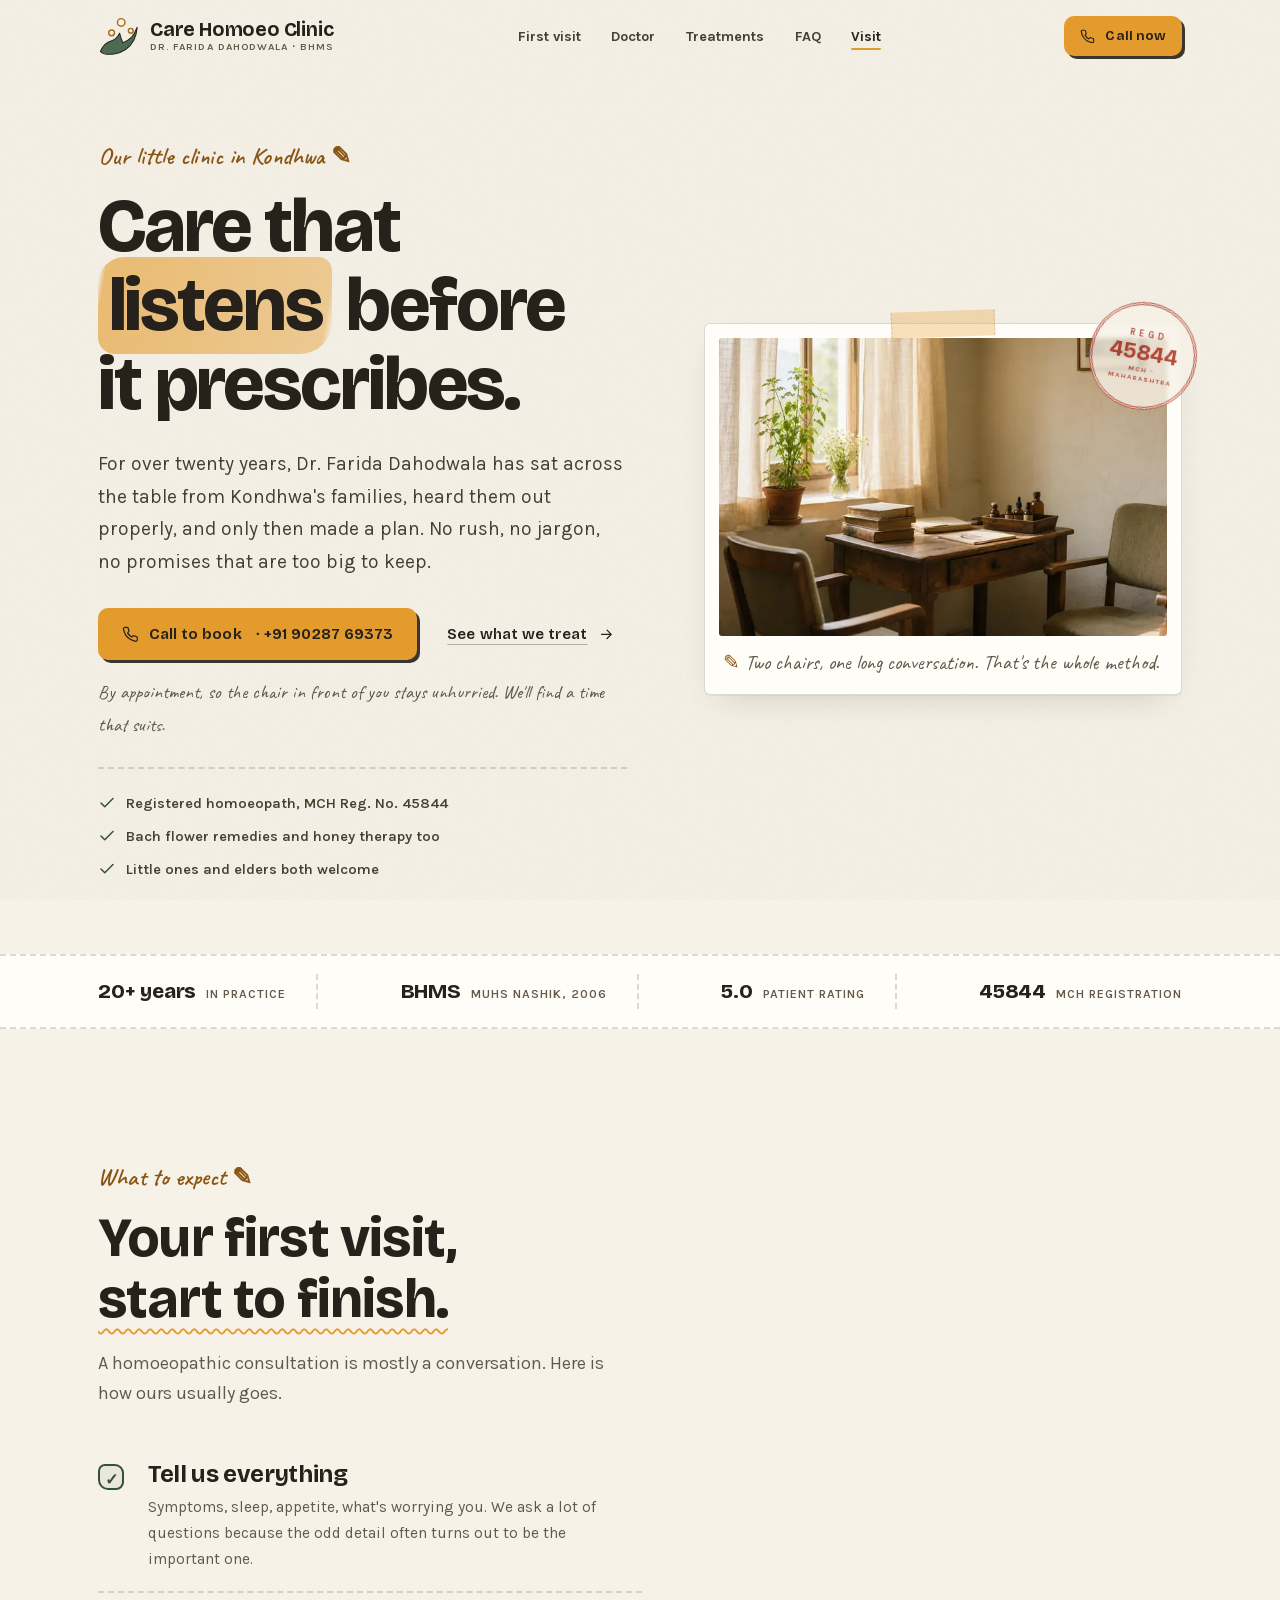
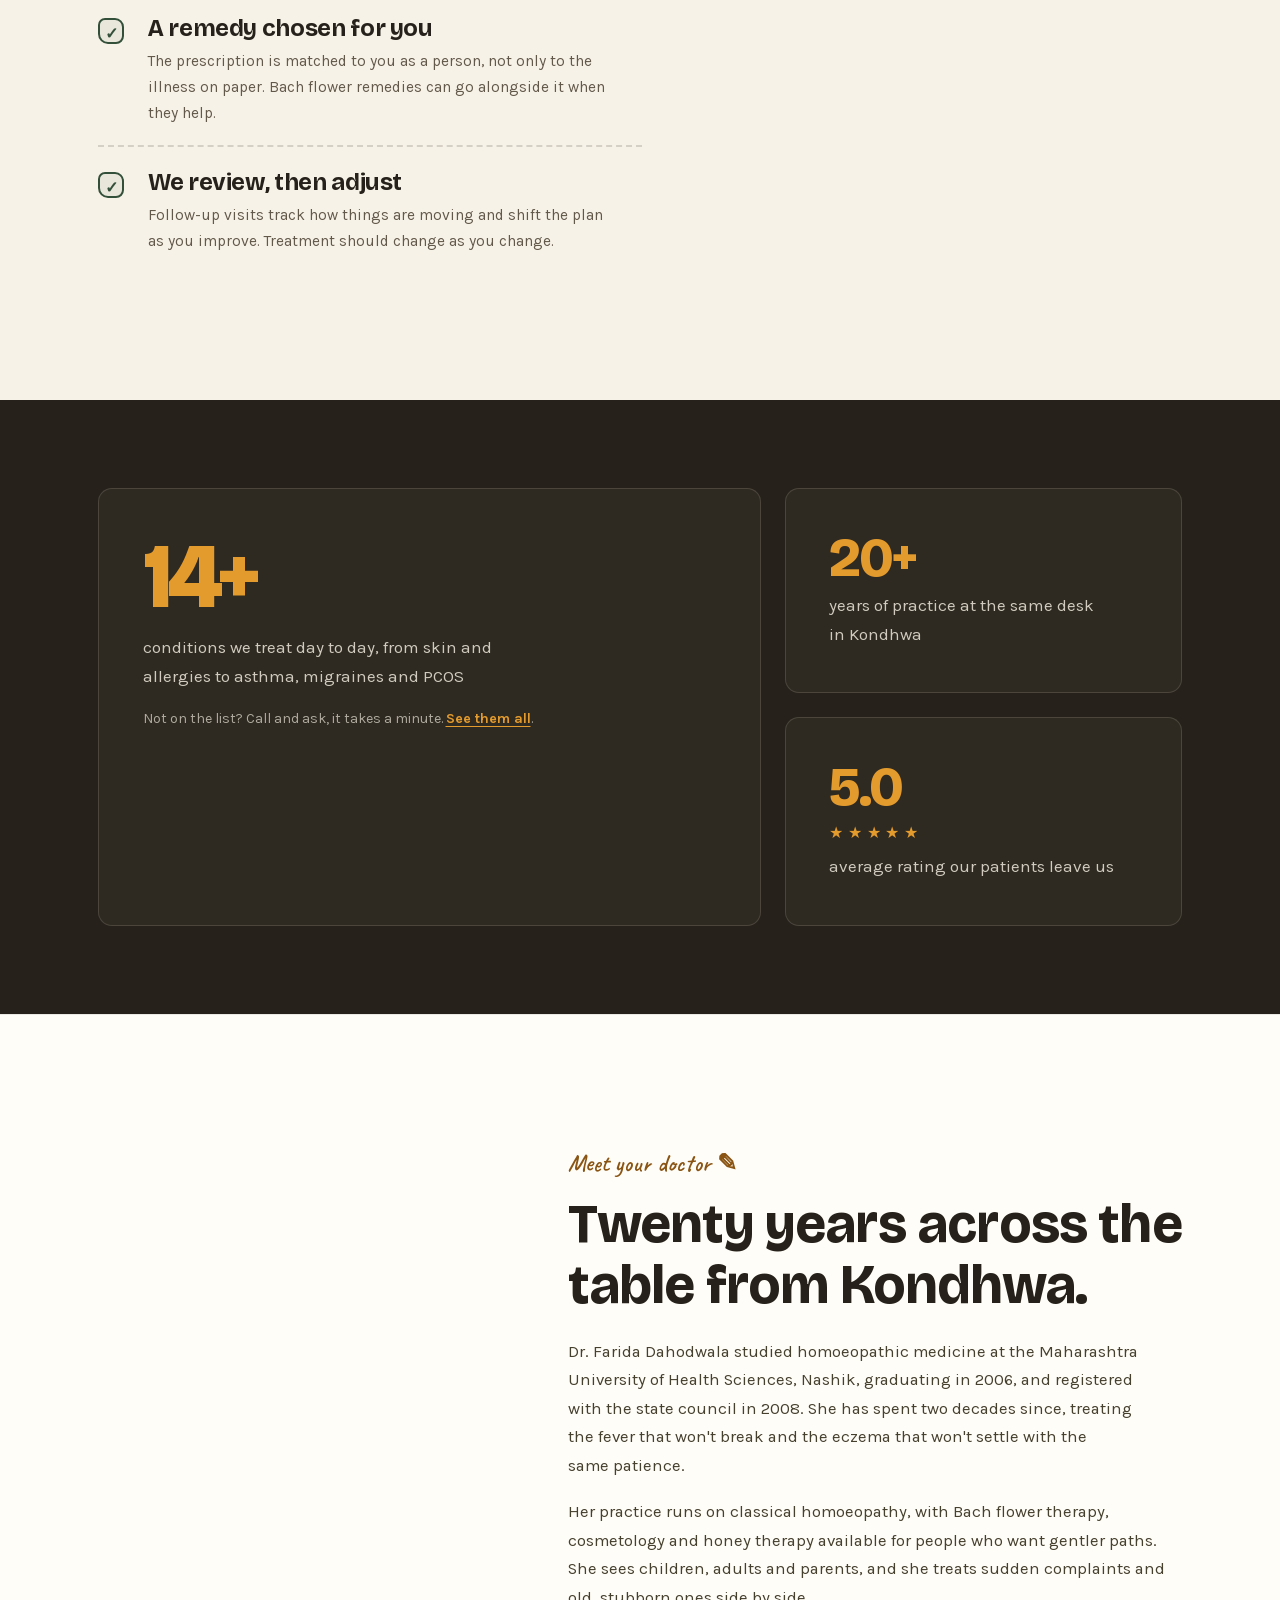
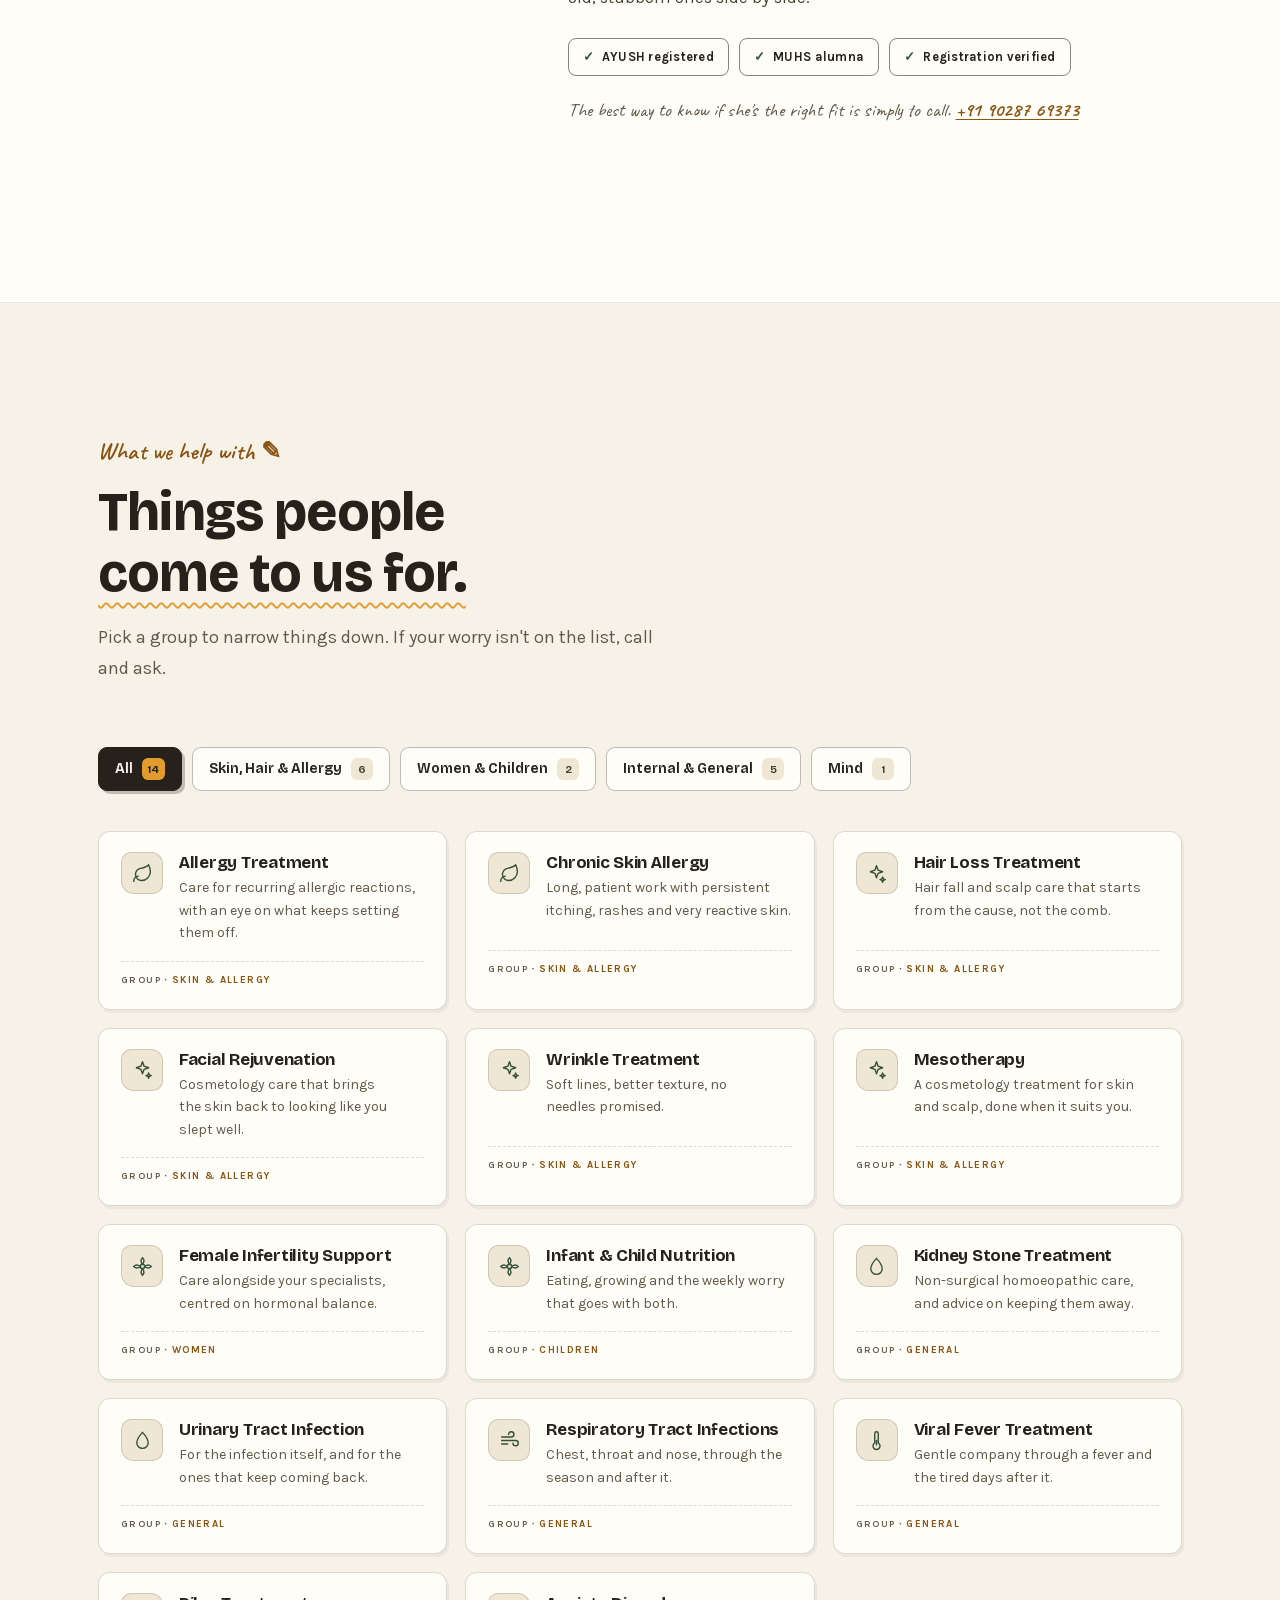
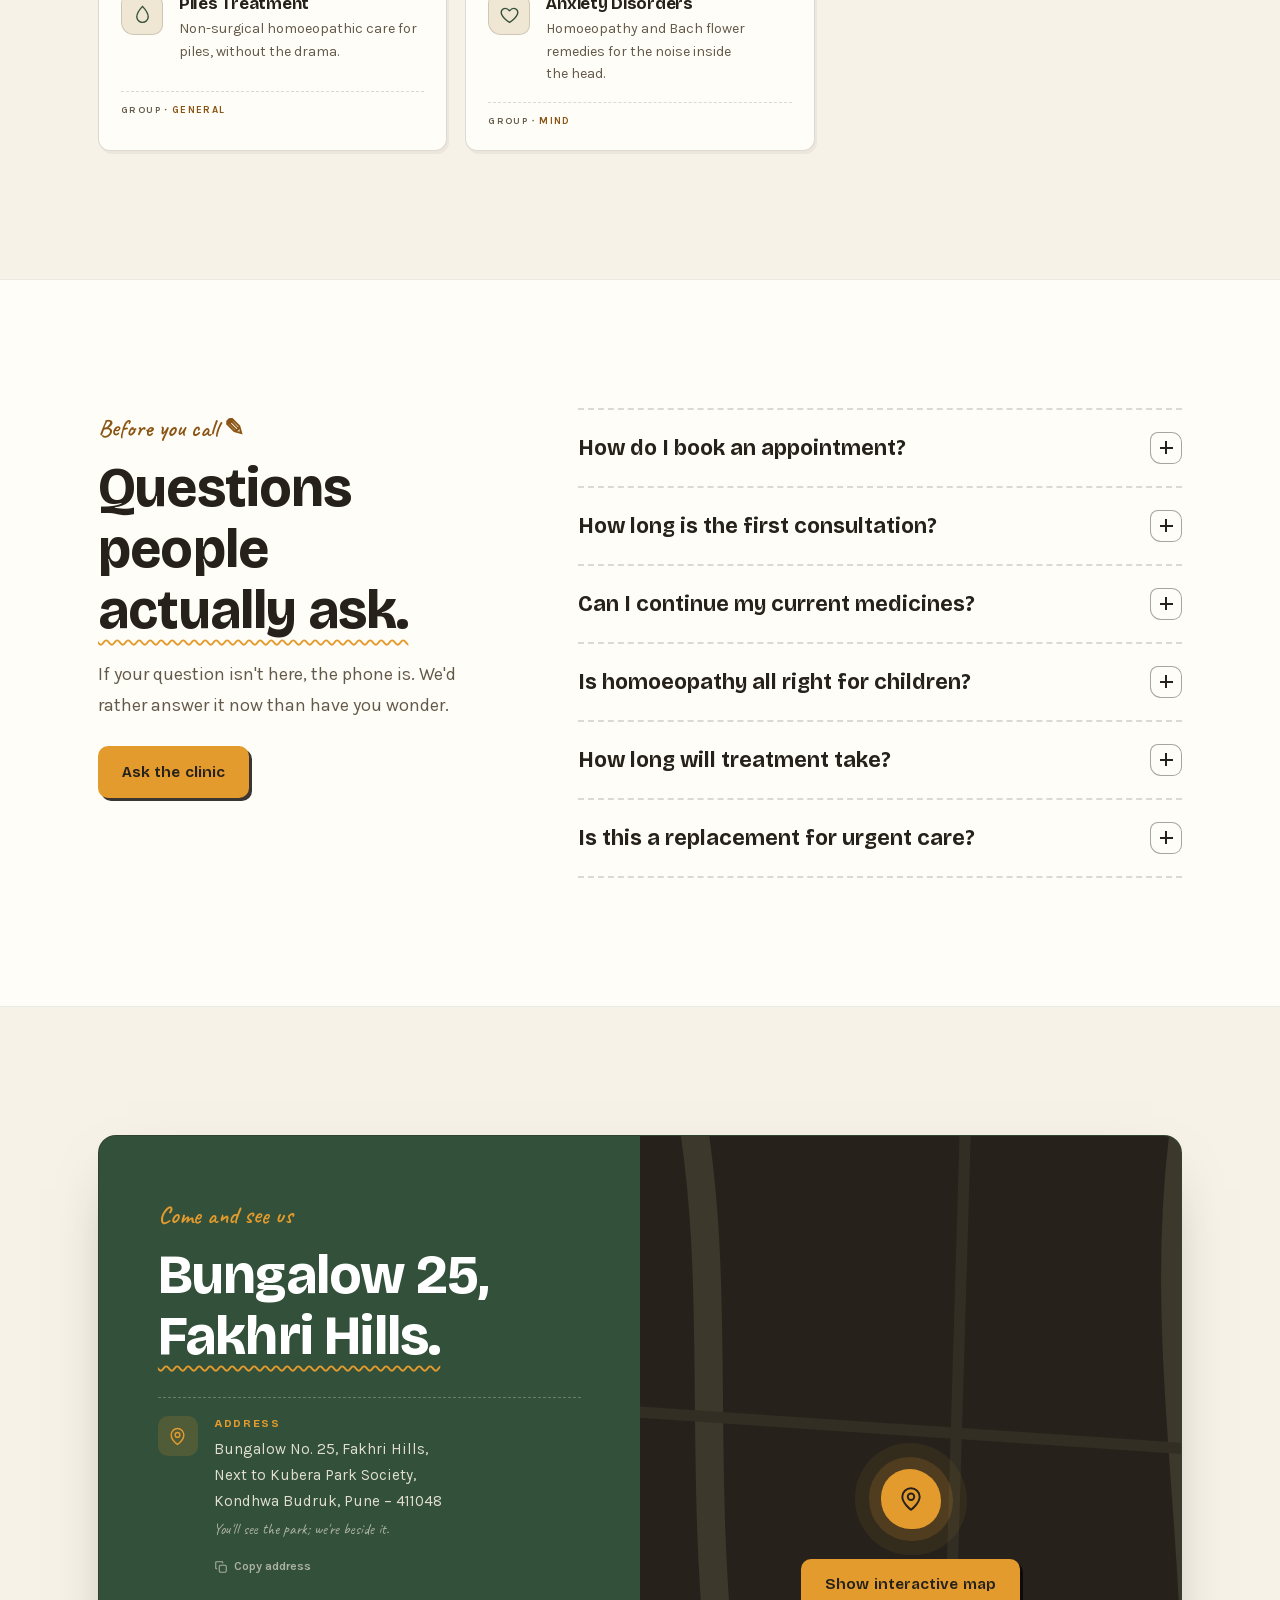
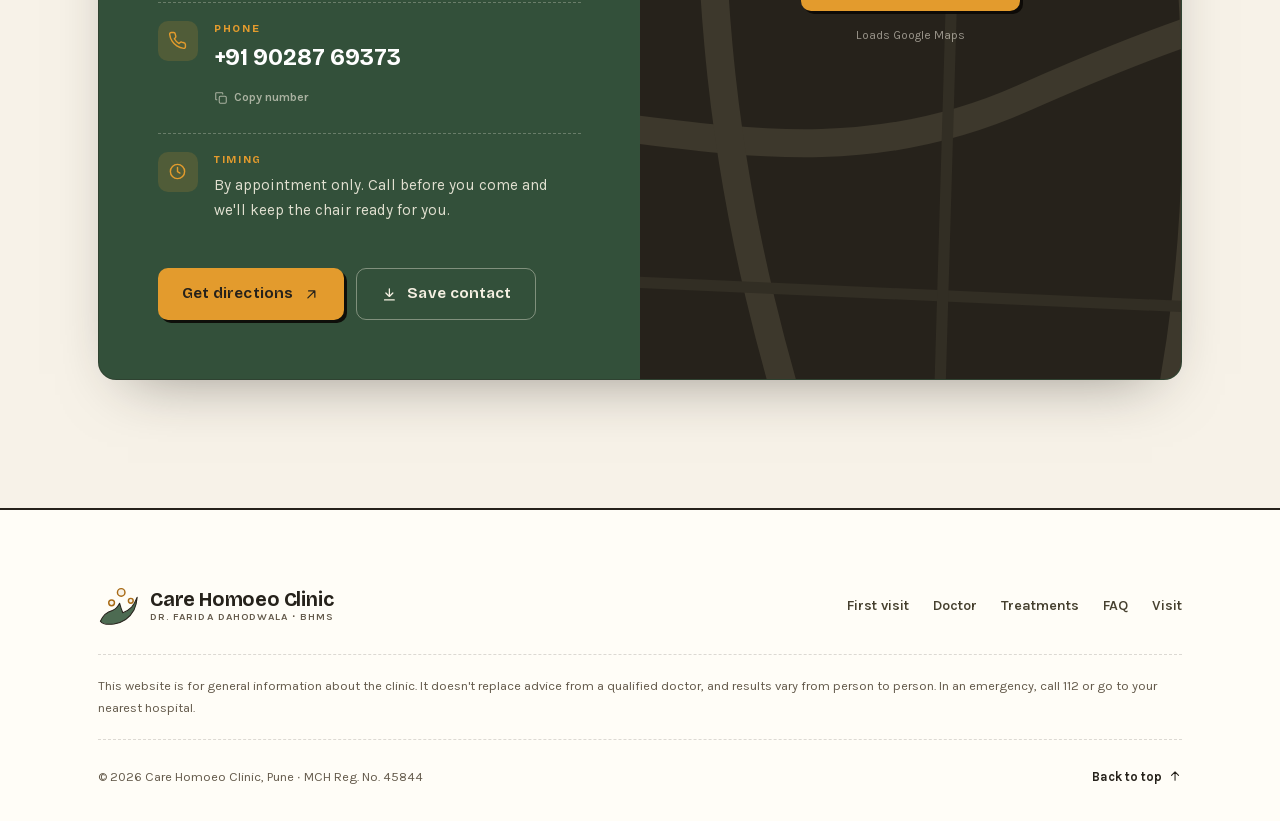
==== commit d74b5c9b: "Refine brand: hand-drawn SVG emblem in theme palette + full icon suite - Logo redrawn as inline SVG " ====
--- a/index.html
+++ b/index.html
@@ -61,7 +61,12 @@
   <header class="site-header">
     <div class="container header-inner">
       <a href="#top" class="brand">
-        <img src="assets/img/logo.png" width="40" height="40" alt="" class="brand-mark">
+        <svg class="brand-mark" viewBox="0 0 100 100" width="40" height="40" aria-hidden="true" focusable="false">
+        <g fill="none" stroke-linecap="round" stroke-linejoin="round">
+          <g stroke="#a86a15" stroke-width="3.6" fill="#f7f2e8"><circle cx="34" cy="42" r="7.2"/><circle cx="58" cy="16" r="9.4"/><circle cx="82" cy="37" r="6"/></g>
+          <path d="M6 88 C10 94 24 97 40 95 C60 92 78 82 90 60 C94 52 97 40 98 28 C94 38 90 46 84 53 C78 59 70 65 62 67 C59 60 56 51 54 43 C50 51 44 58 36 61 C24 64 12 74 6 88 Z" fill="#4d6b52" stroke="#26221b" stroke-width="2.6"/>
+        </g>
+      </svg>
         <span class="brand-text">
           <span class="brand-name">Care Homoeo Clinic</span>
           <span class="brand-sub">Dr. Farida Dahodwala · BHMS</span>
@@ -435,7 +440,12 @@
     <div class="container">
       <div class="footer-top">
         <a href="#top" class="brand brand-footer">
-          <img src="assets/img/logo.png" width="40" height="40" alt="" class="brand-mark">
+          <svg class="brand-mark" viewBox="0 0 100 100" width="40" height="40" aria-hidden="true" focusable="false">
+        <g fill="none" stroke-linecap="round" stroke-linejoin="round">
+          <g stroke="#a86a15" stroke-width="3.6" fill="#f7f2e8"><circle cx="34" cy="42" r="7.2"/><circle cx="58" cy="16" r="9.4"/><circle cx="82" cy="37" r="6"/></g>
+          <path d="M6 88 C10 94 24 97 40 95 C60 92 78 82 90 60 C94 52 97 40 98 28 C94 38 90 46 84 53 C78 59 70 65 62 67 C59 60 56 51 54 43 C50 51 44 58 36 61 C24 64 12 74 6 88 Z" fill="#4d6b52" stroke="#26221b" stroke-width="2.6"/>
+        </g>
+      </svg>
           <span class="brand-text">
             <span class="brand-name">Care Homoeo Clinic</span>
             <span class="brand-sub">Dr. Farida Dahodwala · BHMS</span>
--- a/css/styles.css
+++ b/css/styles.css
@@ -237,7 +237,7 @@
   display: inline-flex; align-items: center; gap: 12px;
   text-decoration: none; min-width: 0;
 }
-.brand-mark { width: 40px; height: 40px; flex: none; }
+.brand-mark { width: 40px; height: 40px; flex: none; display: block; }
 .brand-text { display: flex; flex-direction: column; min-width: 0; line-height: 1.15; }
 .brand-name {
   font-family: var(--display); font-weight: 700; font-size: 1.22rem; letter-spacing: -0.01em;
@@ -783,6 +783,15 @@
 .js .reveal { opacity: 0; transform: translateY(22px); transition: opacity 0.8s var(--ease), transform 0.8s var(--ease); }
 .js .reveal.is-visible { opacity: 1; transform: none; }
 
+/* ---------- Desktop refinements ---------- */
+@media (min-width: 961px) {
+  .visit-aside { position: sticky; top: calc(var(--header-h) + 28px); }
+  .receipt-item:not(:last-child) { border-right: 2px dashed var(--line); padding-right: 30px; }
+  .receipt-item:not(:first-child) { padding-left: 2px; }
+  .brand-mark { transition: transform .5s var(--ease); }
+  .brand:hover .brand-mark { transform: rotate(-6deg) scale(1.06); }
+}
+
 /* =========================================================
    Responsive
    ========================================================= */
@@ -805,7 +814,7 @@
   .stamp strong { font-size: 1.15rem; }
 
   .receipt-inner { justify-content: space-between; }
-  .visit-grid, .doctor-grid, .faq-grid, .visit-panel { grid-template-columns: 1fr; }
+  .visit-grid, .doctor-grid, .faq-grid, .visit-panel, .visit-aside { grid-template-columns: minmax(0, 1fr); }
   .faq-grid .section-head { position: static; }
   .doctor-id { max-width: 520px; margin-inline: auto; }
   .visit-aside { grid-template-columns: 1fr; }
@@ -823,7 +832,8 @@
   .brand-name { font-size: 1.12rem; }
   .brand-mark { width: 34px; height: 34px; }
   .hero-actions .btn { flex: 1 1 100%; justify-content: center; }
-  .receipt-inner { display: grid; grid-template-columns: 1fr 1fr; gap: 12px 16px; }
+  .receipt-inner { display: grid; grid-template-columns: minmax(0, 1fr); gap: 10px; }
+  .receipt-item { min-width: 0; }
   .treatments { grid-template-columns: 1fr; }
   .checklist li { grid-template-columns: 1fr; gap: 10px; }
   .check { margin-top: 0; }
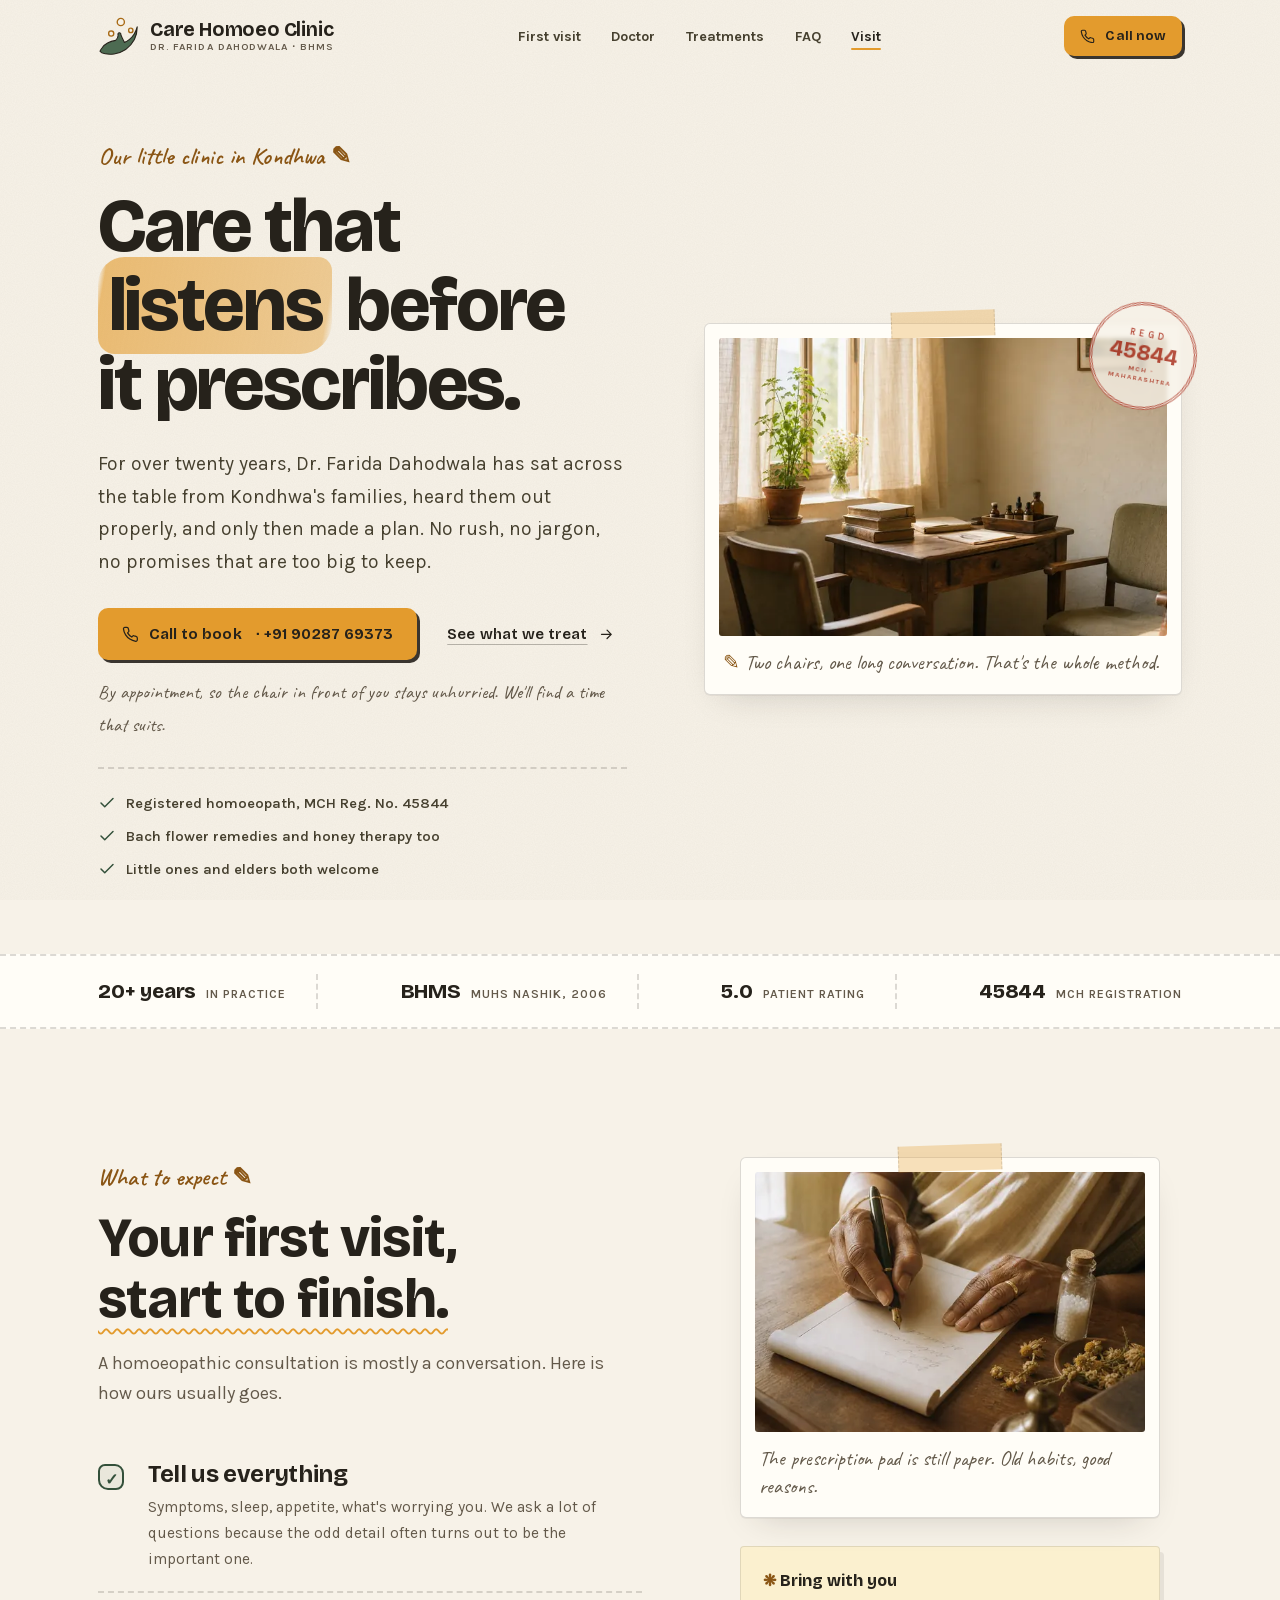
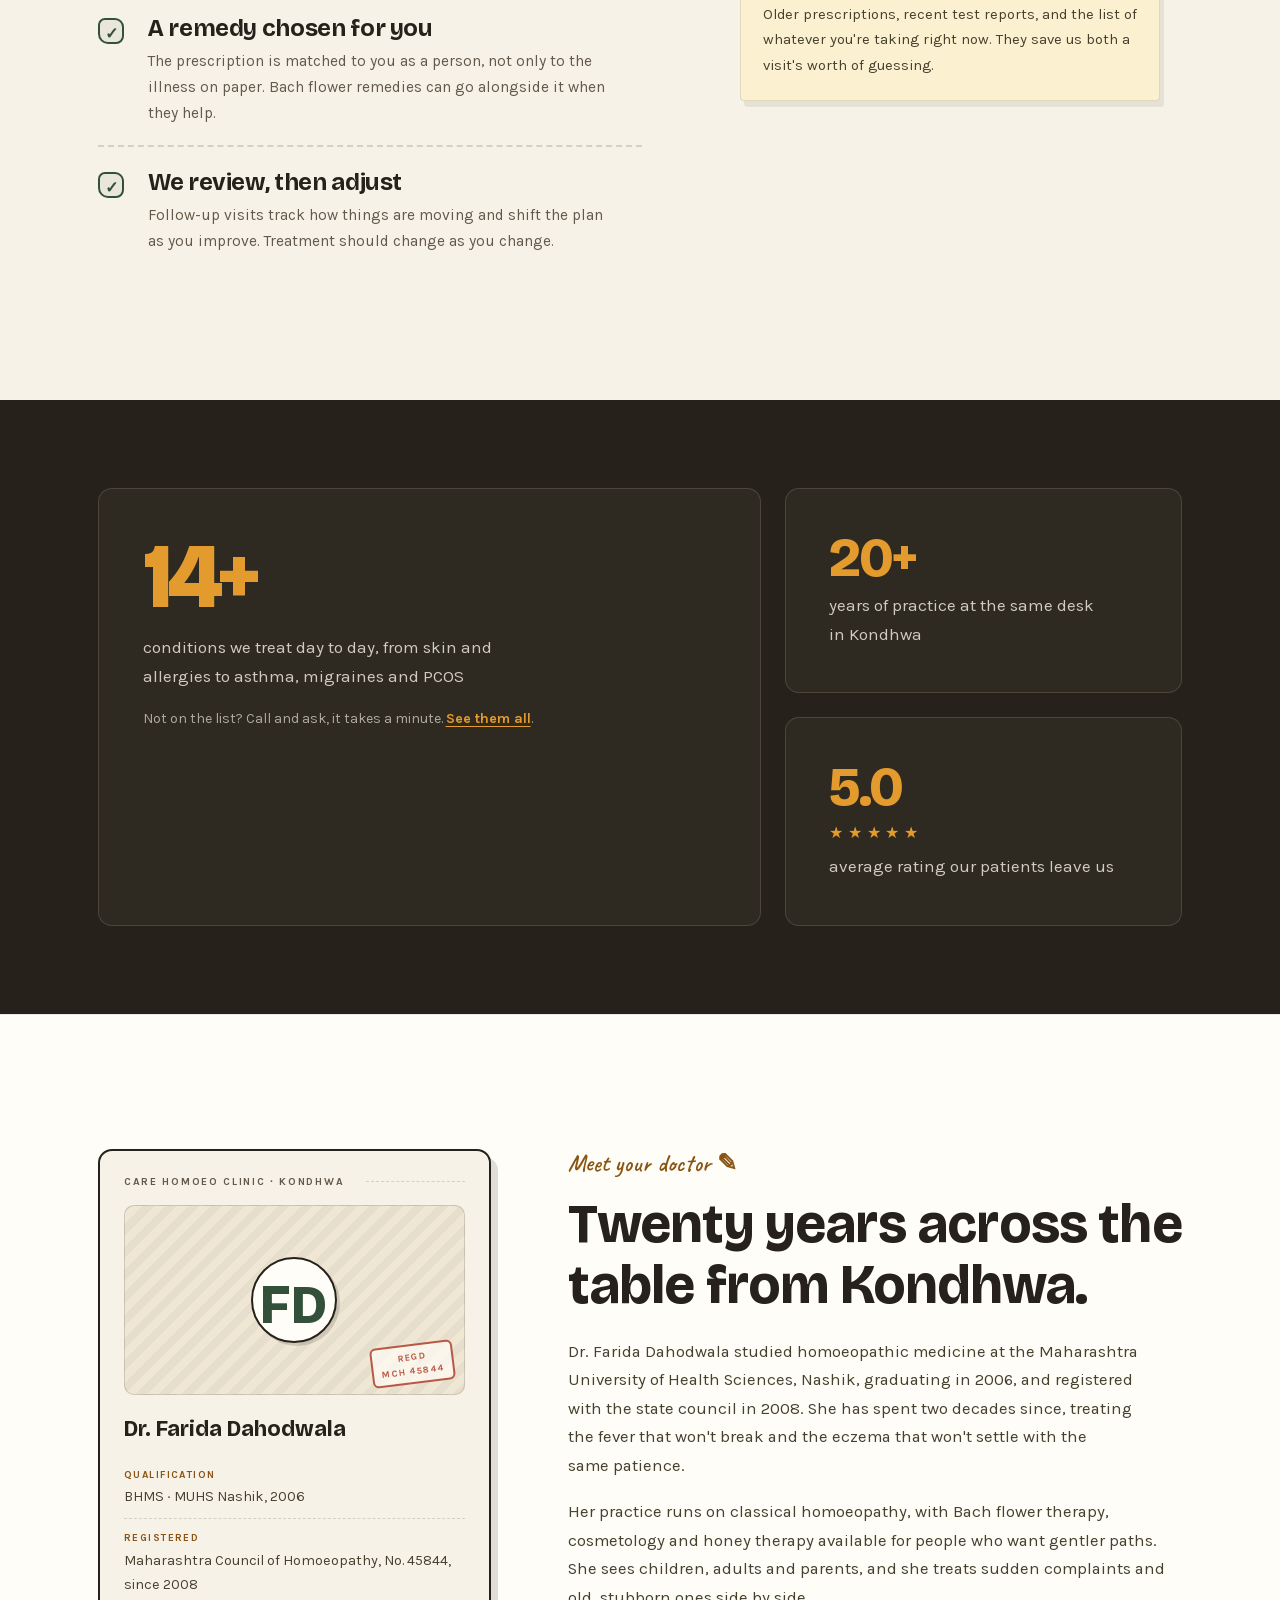
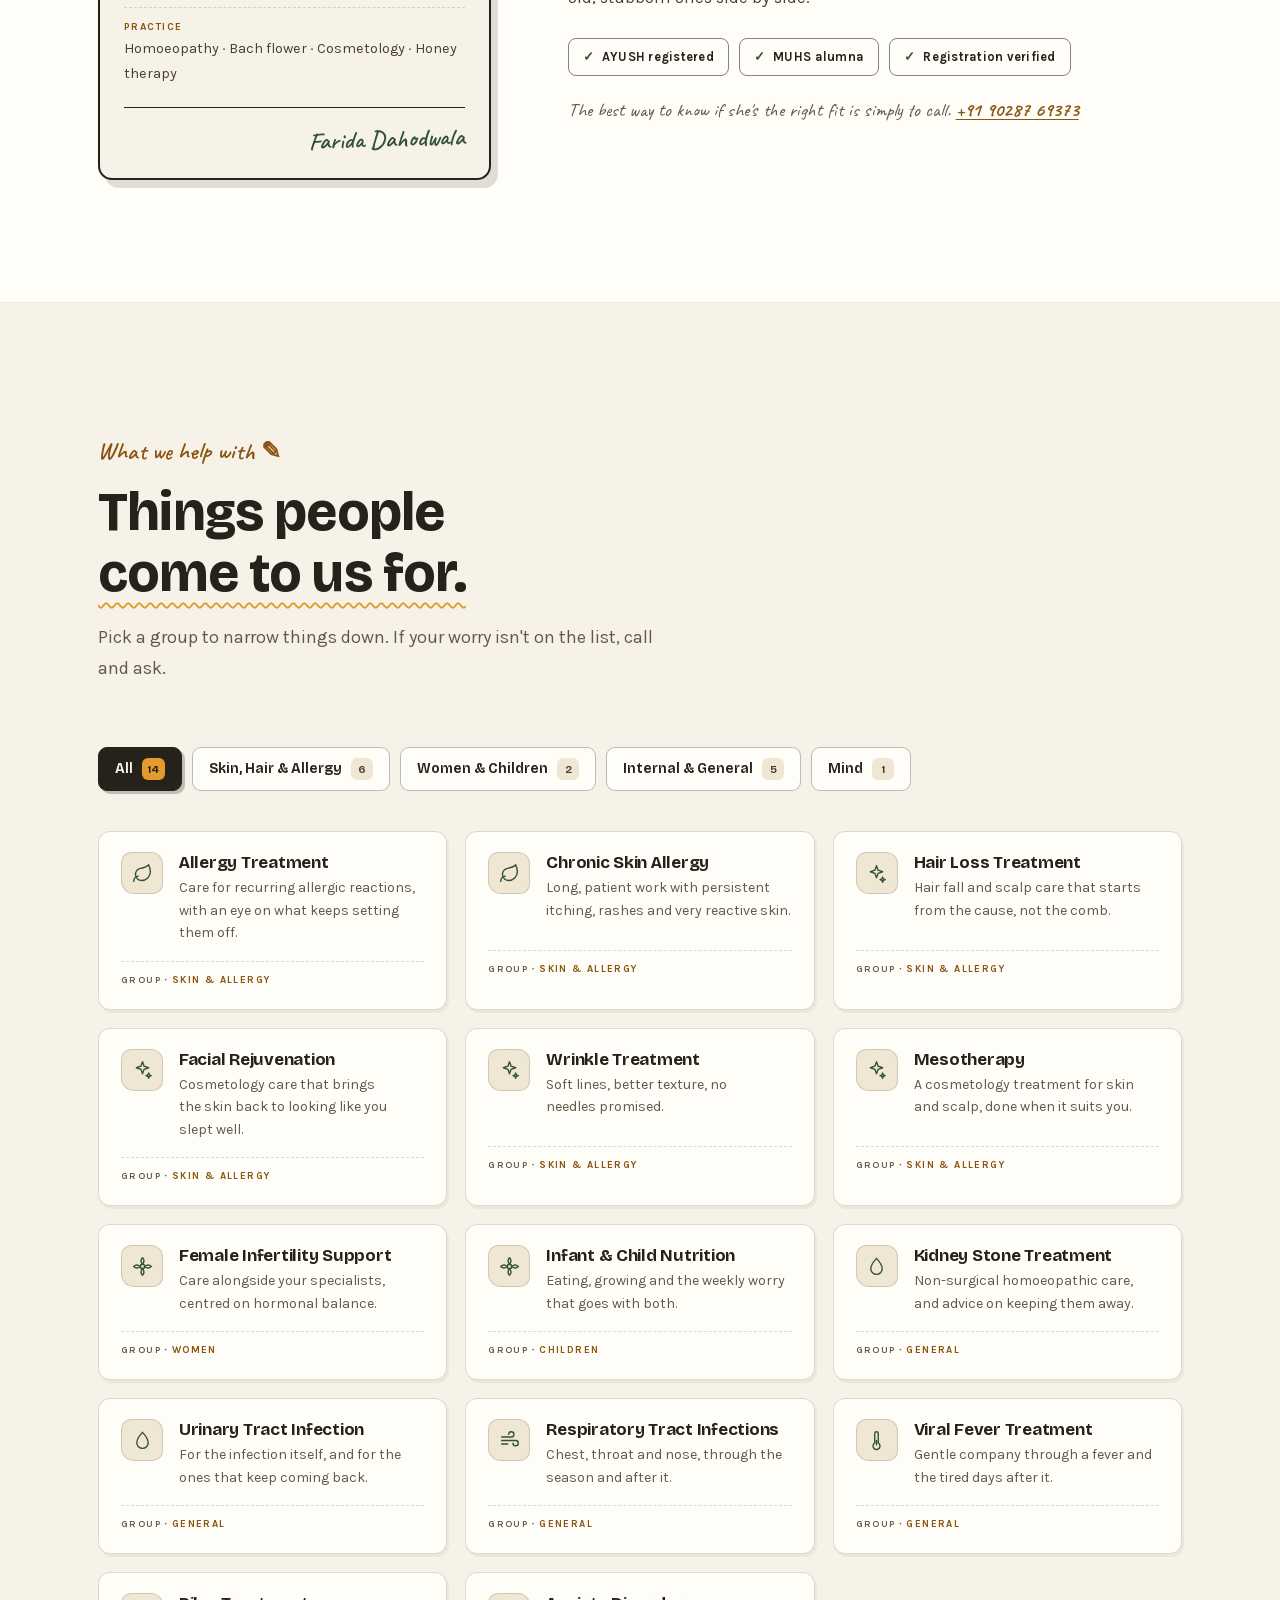
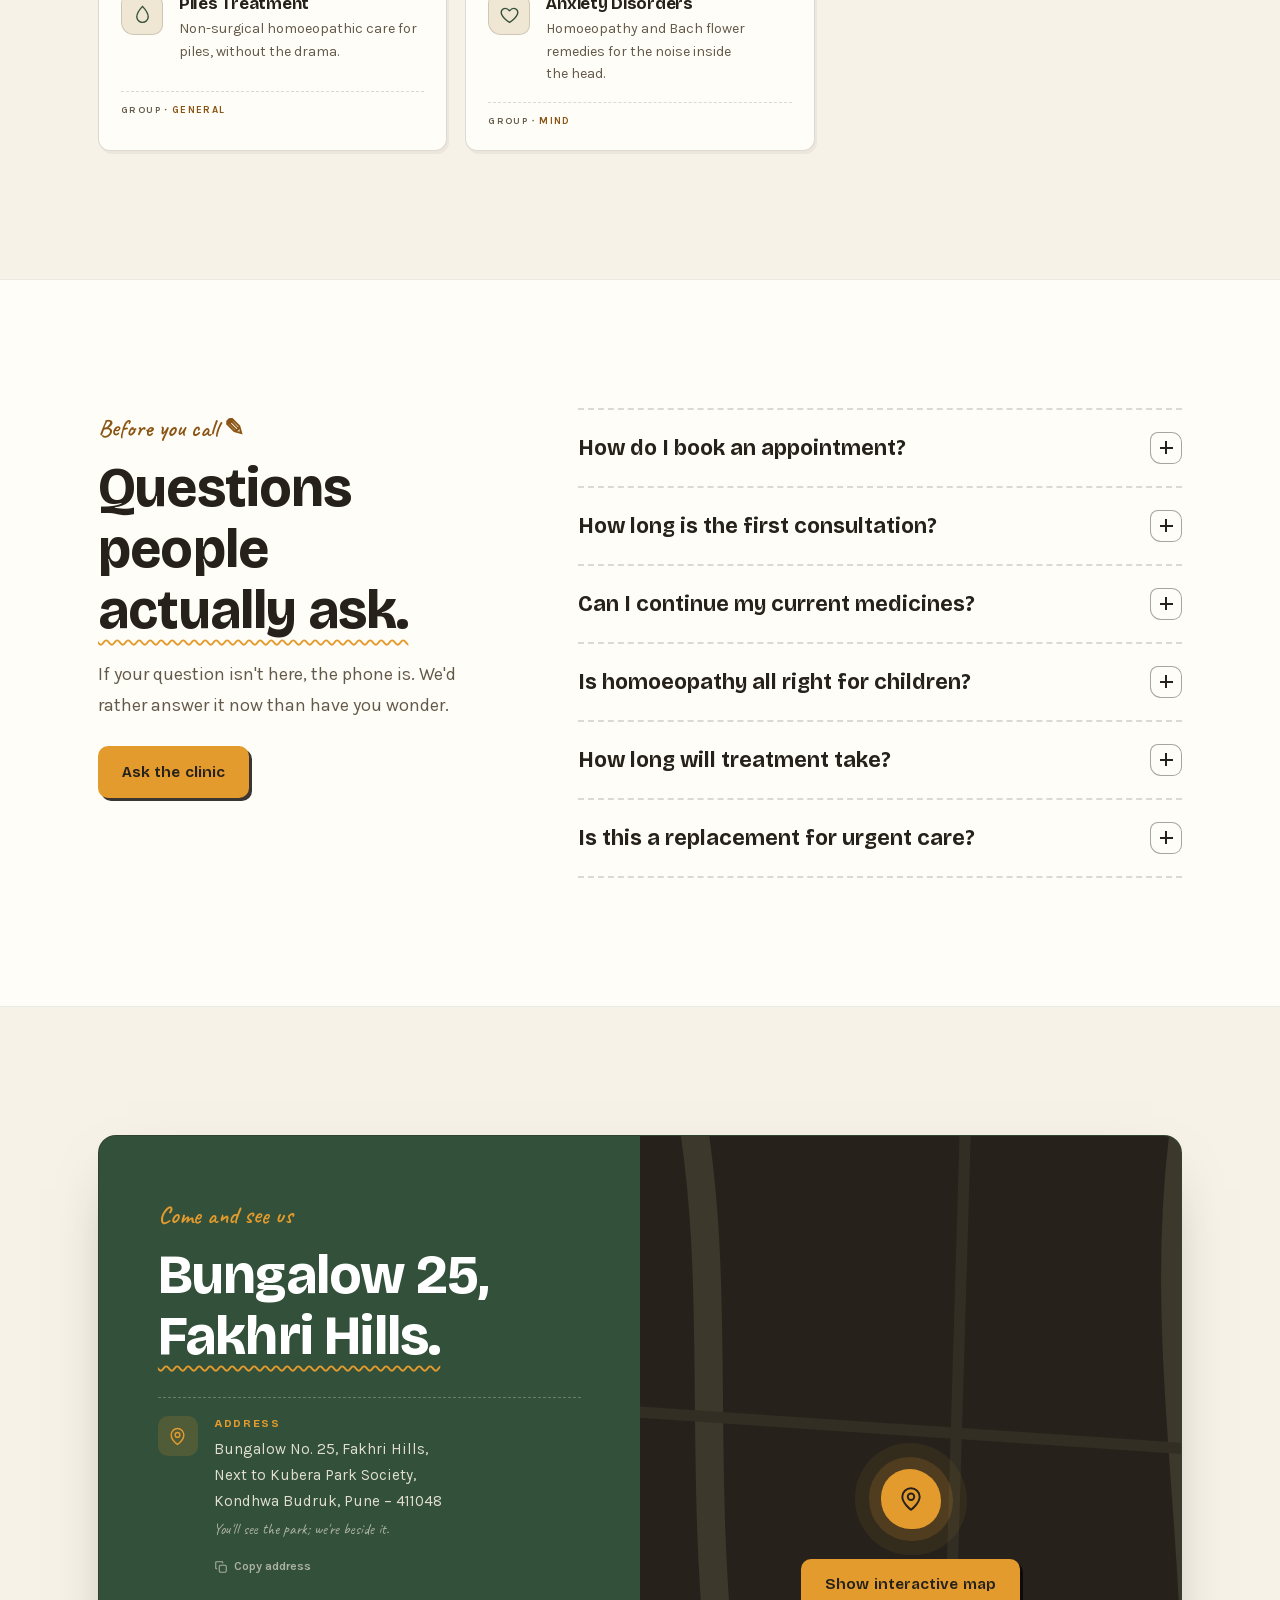
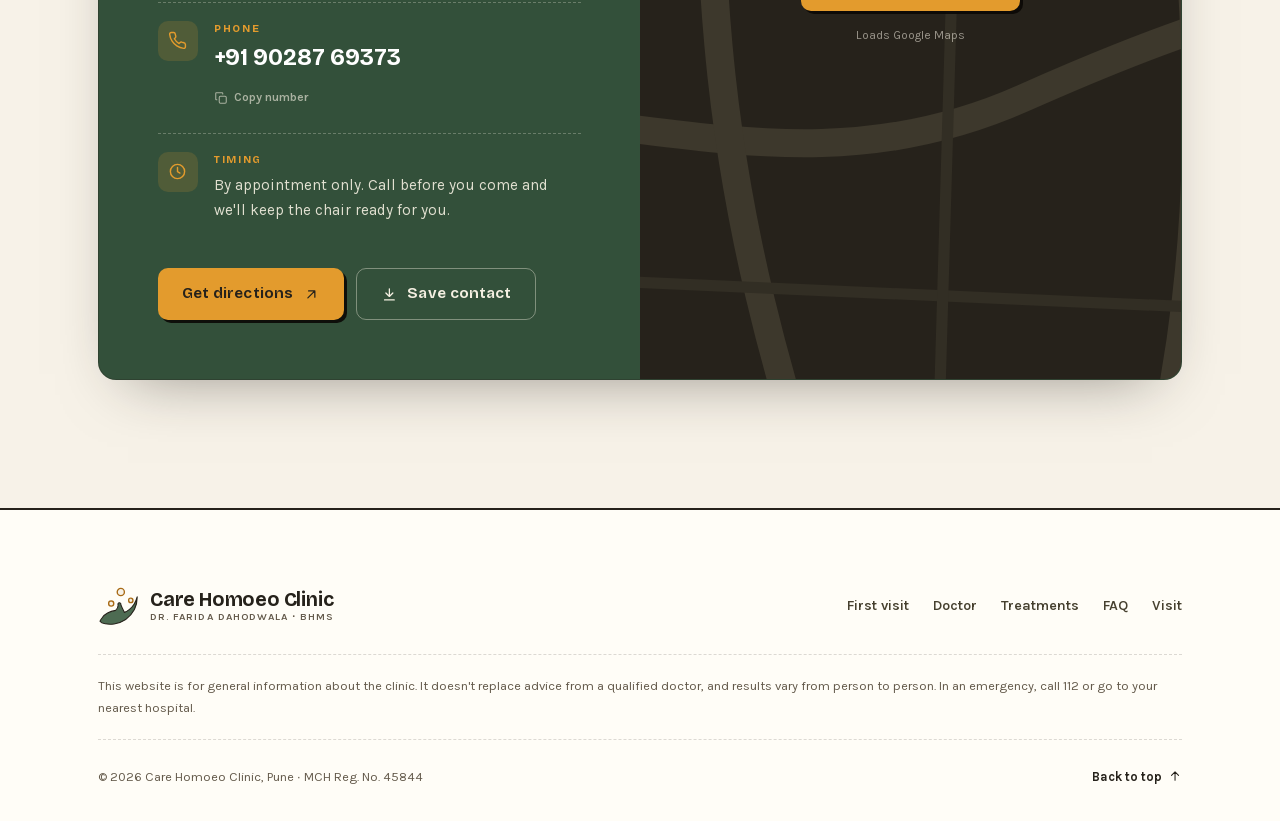
==== commit 143f6f06: "Logo regeneration v6: refined emblem geometry + rebuilt icon suite - Round-tipped thumb (arc), slimm" ====
--- a/index.html
+++ b/index.html
@@ -63,8 +63,9 @@
       <a href="#top" class="brand">
         <svg class="brand-mark" viewBox="0 0 100 100" width="40" height="40" aria-hidden="true" focusable="false">
         <g fill="none" stroke-linecap="round" stroke-linejoin="round">
-          <g stroke="#a86a15" stroke-width="3.6" fill="#f7f2e8"><circle cx="34" cy="42" r="7.2"/><circle cx="58" cy="16" r="9.4"/><circle cx="82" cy="37" r="6"/></g>
-          <path d="M6 88 C10 94 24 97 40 95 C60 92 78 82 90 60 C94 52 97 40 98 28 C94 38 90 46 84 53 C78 59 70 65 62 67 C59 60 56 51 54 43 C50 51 44 58 36 61 C24 64 12 74 6 88 Z" fill="#4d6b52" stroke="#26221b" stroke-width="2.6"/>
+          <g stroke="#a86a15" stroke-width="3.4"><circle cx="33" cy="44" r="6.4" fill="#f7f2e8"/><circle cx="57" cy="15" r="9" fill="#f7f2e8"/><circle cx="82" cy="36" r="5.4" fill="#f7f2e8"/></g>
+          <g stroke="#f7f2e8" stroke-width="1.5" opacity=".8"><path d="M29.8 41.4a4 4 0 0 1 2.4-2.2"/><path d="M52.7 11a6.4 6.4 0 0 1 3.4-2.4"/><path d="M79.3 33.9a3.3 3.3 0 0 1 1.9-1.8"/></g>
+          <path d="M5 88C9 94 24 97 40 95 61 92 79 81 91 59 95 51 98 40 98 27 95 39 88 51 78 59 73 63 69 65 66 66 62 58 59 52 57 46A3.6 3.6 0 1 0 50.5 47.5C50 54 48 58 44 61 30 63 17 70 10 80 7.5 83 5.8 86 5 88Z" fill="#4d6b52" stroke="#26221b" stroke-width="2.8"/>
         </g>
       </svg>
         <span class="brand-text">
@@ -442,8 +443,9 @@
         <a href="#top" class="brand brand-footer">
           <svg class="brand-mark" viewBox="0 0 100 100" width="40" height="40" aria-hidden="true" focusable="false">
         <g fill="none" stroke-linecap="round" stroke-linejoin="round">
-          <g stroke="#a86a15" stroke-width="3.6" fill="#f7f2e8"><circle cx="34" cy="42" r="7.2"/><circle cx="58" cy="16" r="9.4"/><circle cx="82" cy="37" r="6"/></g>
-          <path d="M6 88 C10 94 24 97 40 95 C60 92 78 82 90 60 C94 52 97 40 98 28 C94 38 90 46 84 53 C78 59 70 65 62 67 C59 60 56 51 54 43 C50 51 44 58 36 61 C24 64 12 74 6 88 Z" fill="#4d6b52" stroke="#26221b" stroke-width="2.6"/>
+          <g stroke="#a86a15" stroke-width="3.4"><circle cx="33" cy="44" r="6.4" fill="#f7f2e8"/><circle cx="57" cy="15" r="9" fill="#f7f2e8"/><circle cx="82" cy="36" r="5.4" fill="#f7f2e8"/></g>
+          <g stroke="#f7f2e8" stroke-width="1.5" opacity=".8"><path d="M29.8 41.4a4 4 0 0 1 2.4-2.2"/><path d="M52.7 11a6.4 6.4 0 0 1 3.4-2.4"/><path d="M79.3 33.9a3.3 3.3 0 0 1 1.9-1.8"/></g>
+          <path d="M5 88C9 94 24 97 40 95 61 92 79 81 91 59 95 51 98 40 98 27 95 39 88 51 78 59 73 63 69 65 66 66 62 58 59 52 57 46A3.6 3.6 0 1 0 50.5 47.5C50 54 48 58 44 61 30 63 17 70 10 80 7.5 83 5.8 86 5 88Z" fill="#4d6b52" stroke="#26221b" stroke-width="2.8"/>
         </g>
       </svg>
           <span class="brand-text">
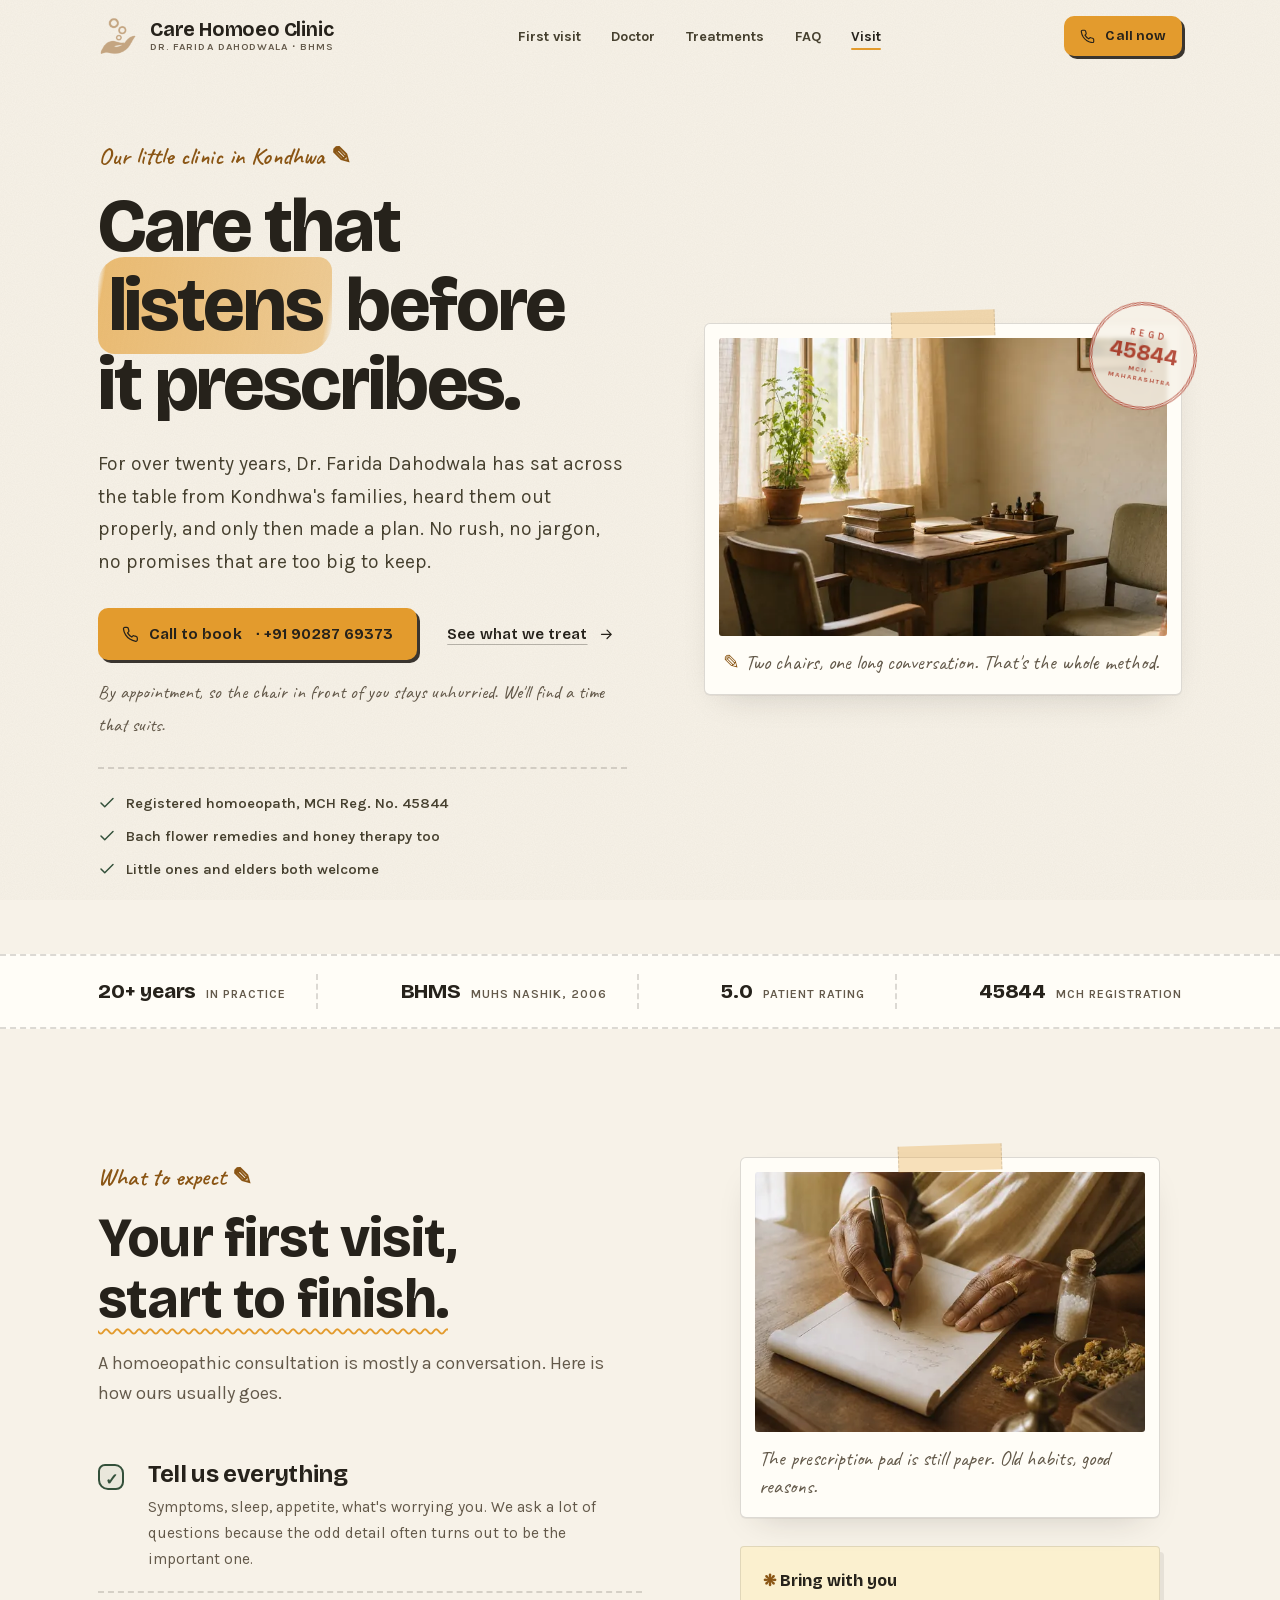
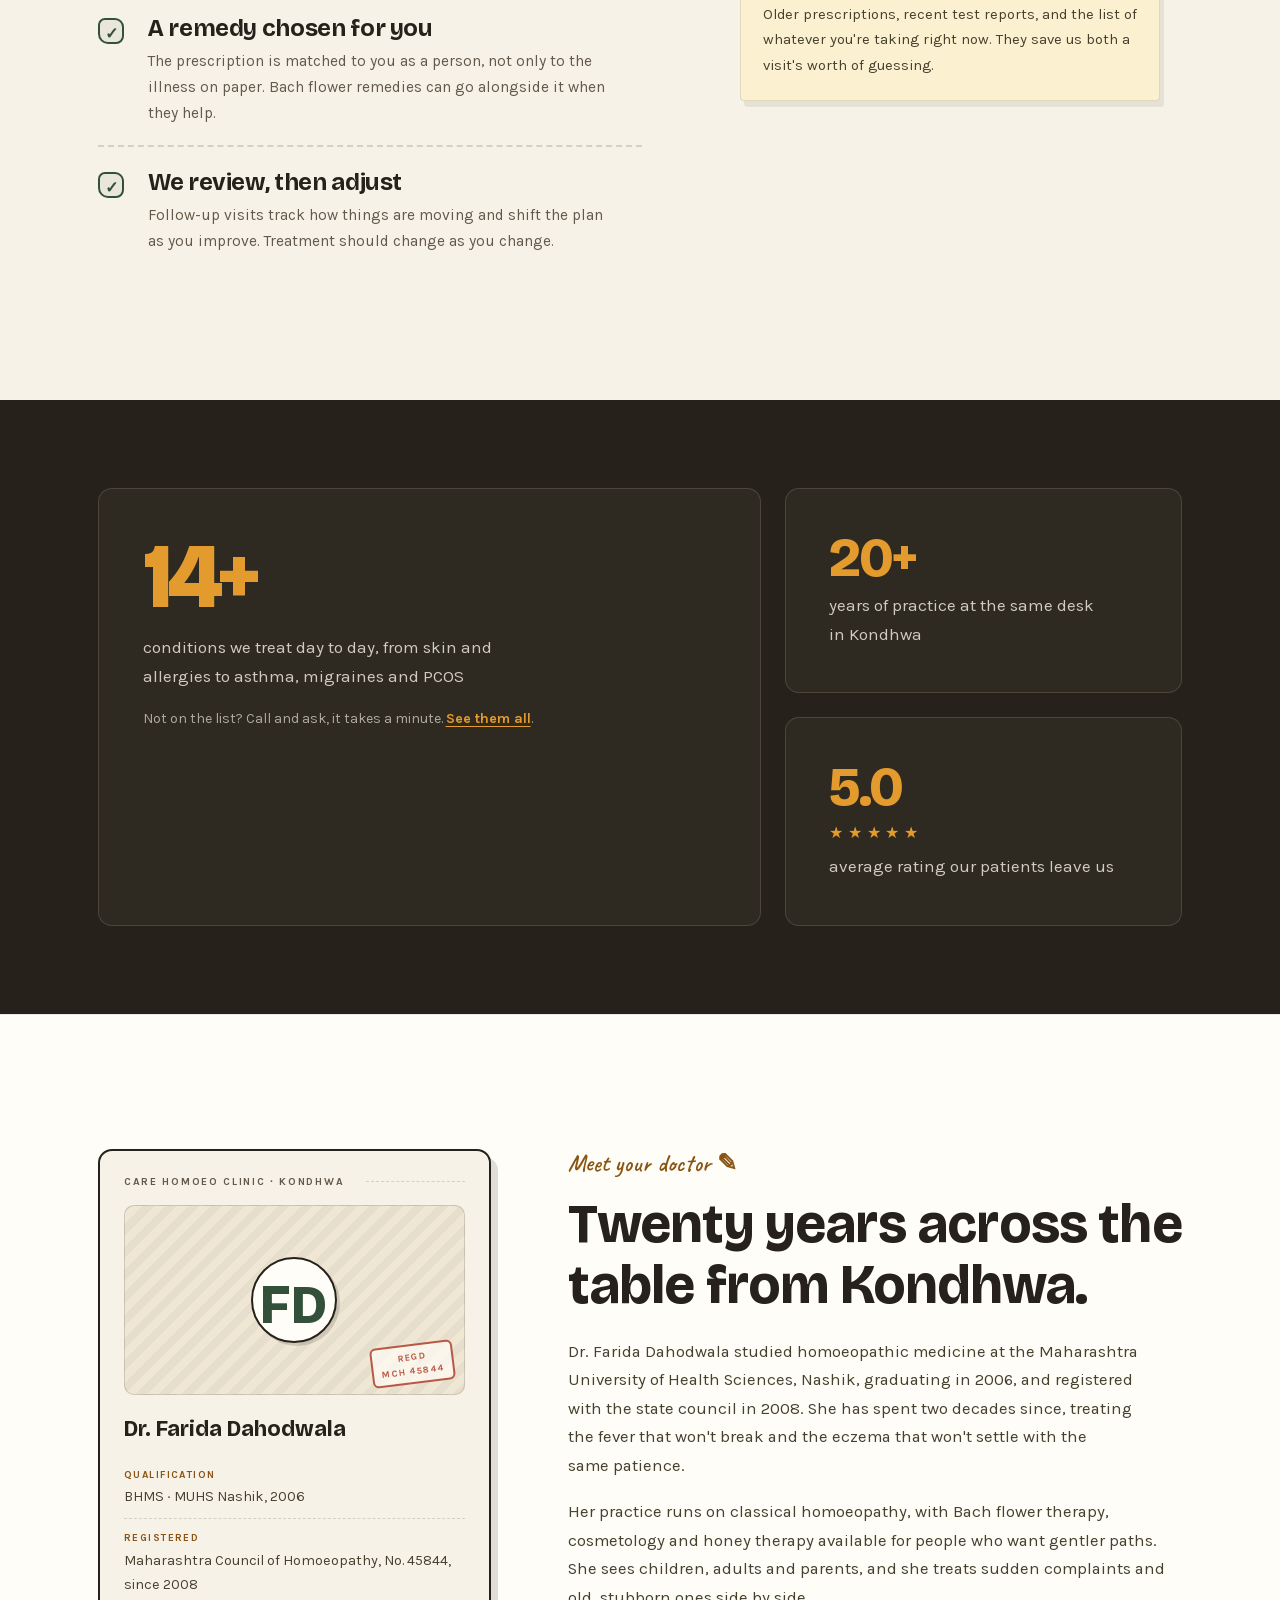
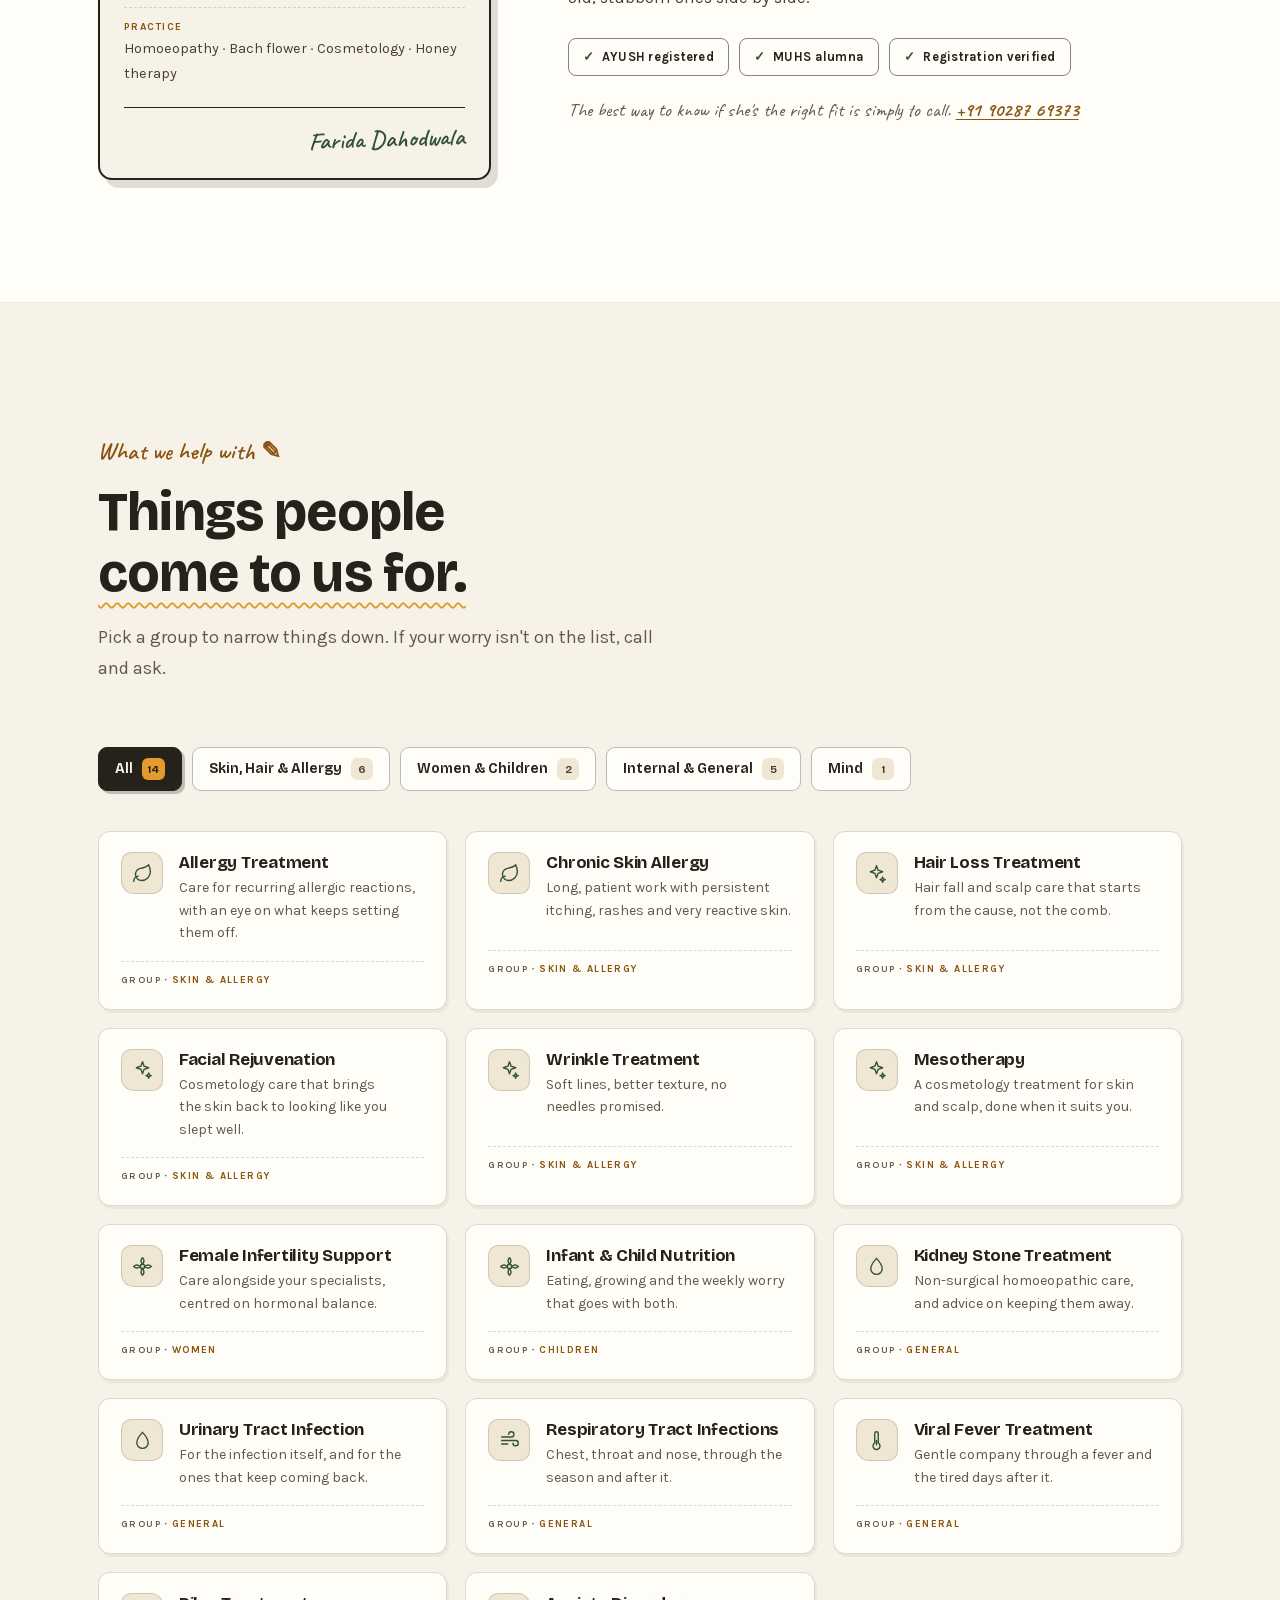
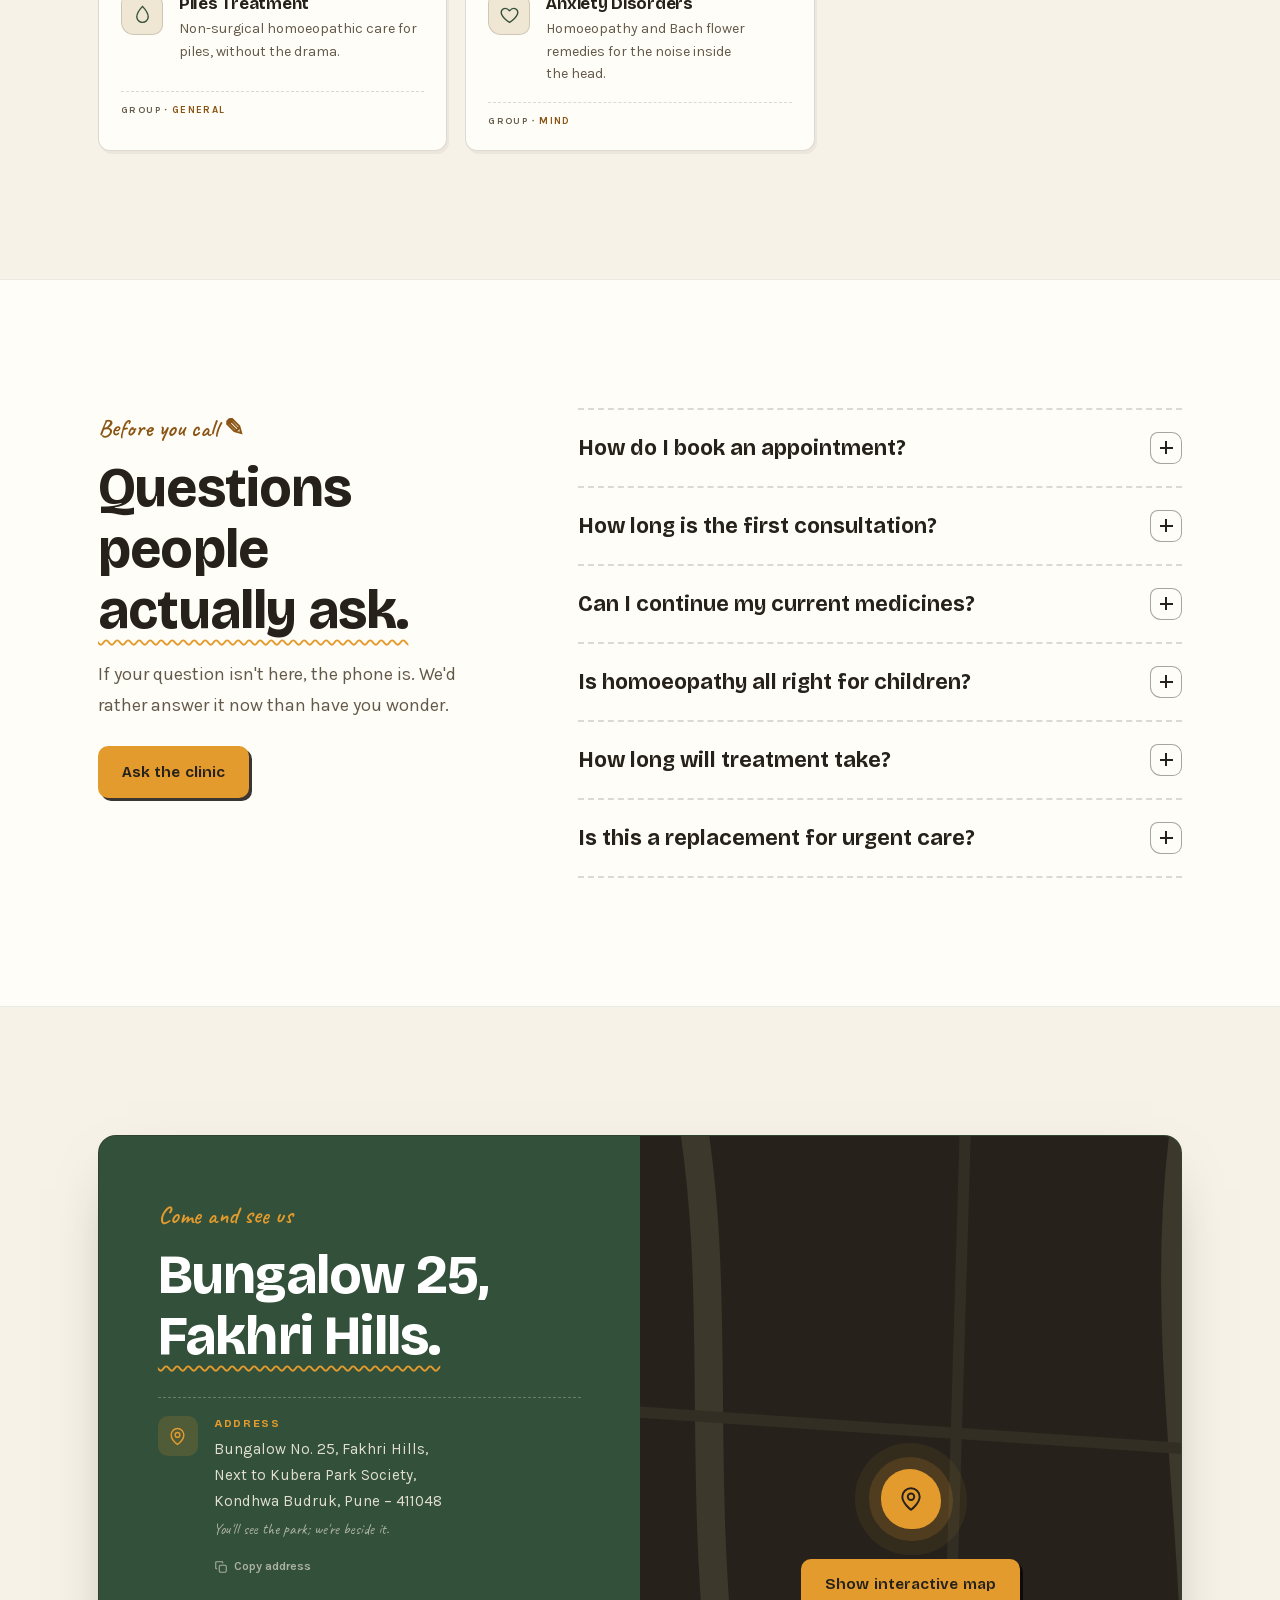
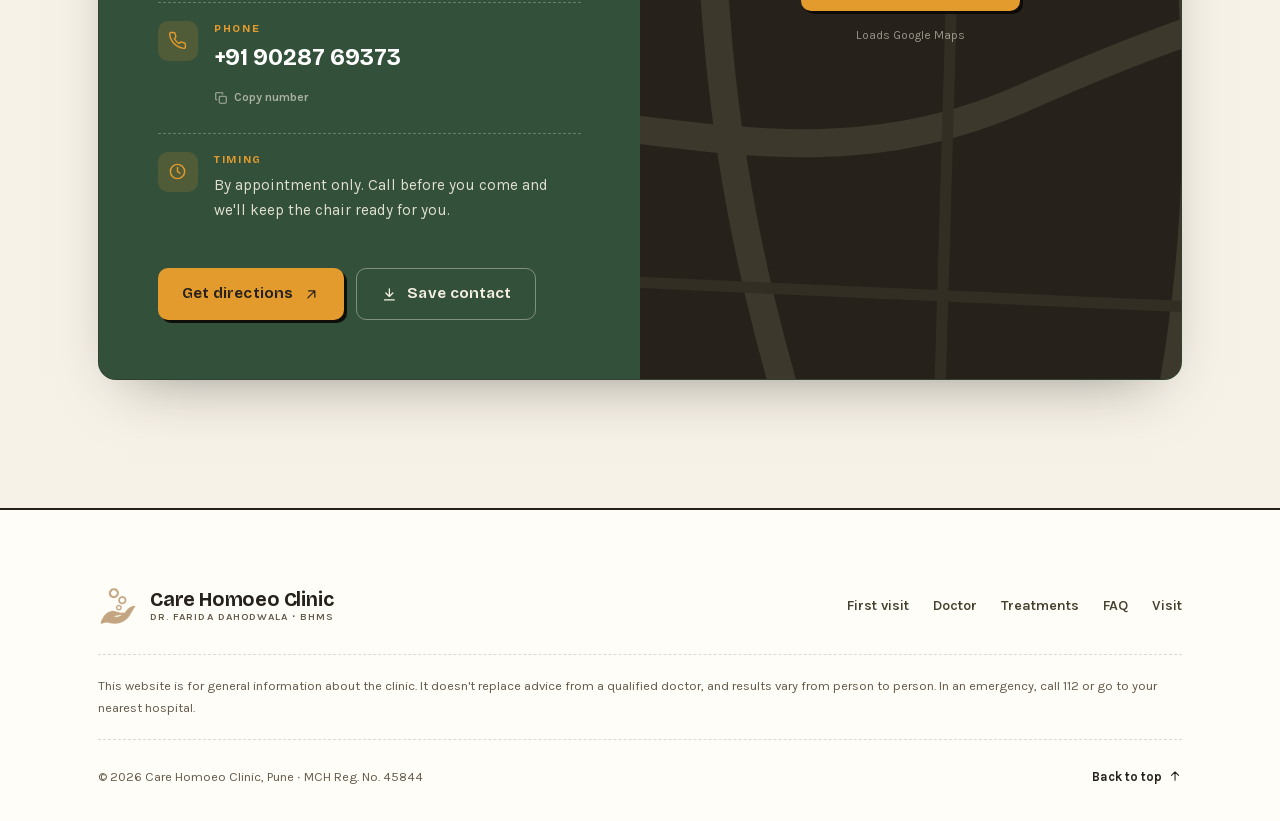
==== commit 03f50f47: "Use the clinic's own logo artwork across the site - Background-removed, recolored flat brand tan; 51" ====
--- a/index.html
+++ b/index.html
@@ -61,13 +61,7 @@
   <header class="site-header">
     <div class="container header-inner">
       <a href="#top" class="brand">
-        <svg class="brand-mark" viewBox="0 0 100 100" width="40" height="40" aria-hidden="true" focusable="false">
-        <g fill="none" stroke-linecap="round" stroke-linejoin="round">
-          <g stroke="#a86a15" stroke-width="3.4"><circle cx="33" cy="44" r="6.4" fill="#f7f2e8"/><circle cx="57" cy="15" r="9" fill="#f7f2e8"/><circle cx="82" cy="36" r="5.4" fill="#f7f2e8"/></g>
-          <g stroke="#f7f2e8" stroke-width="1.5" opacity=".8"><path d="M29.8 41.4a4 4 0 0 1 2.4-2.2"/><path d="M52.7 11a6.4 6.4 0 0 1 3.4-2.4"/><path d="M79.3 33.9a3.3 3.3 0 0 1 1.9-1.8"/></g>
-          <path d="M5 88C9 94 24 97 40 95 61 92 79 81 91 59 95 51 98 40 98 27 95 39 88 51 78 59 73 63 69 65 66 66 62 58 59 52 57 46A3.6 3.6 0 1 0 50.5 47.5C50 54 48 58 44 61 30 63 17 70 10 80 7.5 83 5.8 86 5 88Z" fill="#4d6b52" stroke="#26221b" stroke-width="2.8"/>
-        </g>
-      </svg>
+        <img src="assets/img/logo.png" width="40" height="40" alt="" class="brand-mark">
         <span class="brand-text">
           <span class="brand-name">Care Homoeo Clinic</span>
           <span class="brand-sub">Dr. Farida Dahodwala · BHMS</span>
@@ -441,13 +435,7 @@
     <div class="container">
       <div class="footer-top">
         <a href="#top" class="brand brand-footer">
-          <svg class="brand-mark" viewBox="0 0 100 100" width="40" height="40" aria-hidden="true" focusable="false">
-        <g fill="none" stroke-linecap="round" stroke-linejoin="round">
-          <g stroke="#a86a15" stroke-width="3.4"><circle cx="33" cy="44" r="6.4" fill="#f7f2e8"/><circle cx="57" cy="15" r="9" fill="#f7f2e8"/><circle cx="82" cy="36" r="5.4" fill="#f7f2e8"/></g>
-          <g stroke="#f7f2e8" stroke-width="1.5" opacity=".8"><path d="M29.8 41.4a4 4 0 0 1 2.4-2.2"/><path d="M52.7 11a6.4 6.4 0 0 1 3.4-2.4"/><path d="M79.3 33.9a3.3 3.3 0 0 1 1.9-1.8"/></g>
-          <path d="M5 88C9 94 24 97 40 95 61 92 79 81 91 59 95 51 98 40 98 27 95 39 88 51 78 59 73 63 69 65 66 66 62 58 59 52 57 46A3.6 3.6 0 1 0 50.5 47.5C50 54 48 58 44 61 30 63 17 70 10 80 7.5 83 5.8 86 5 88Z" fill="#4d6b52" stroke="#26221b" stroke-width="2.8"/>
-        </g>
-      </svg>
+          <img src="assets/img/logo.png" width="40" height="40" alt="" class="brand-mark">
           <span class="brand-text">
             <span class="brand-name">Care Homoeo Clinic</span>
             <span class="brand-sub">Dr. Farida Dahodwala · BHMS</span>
